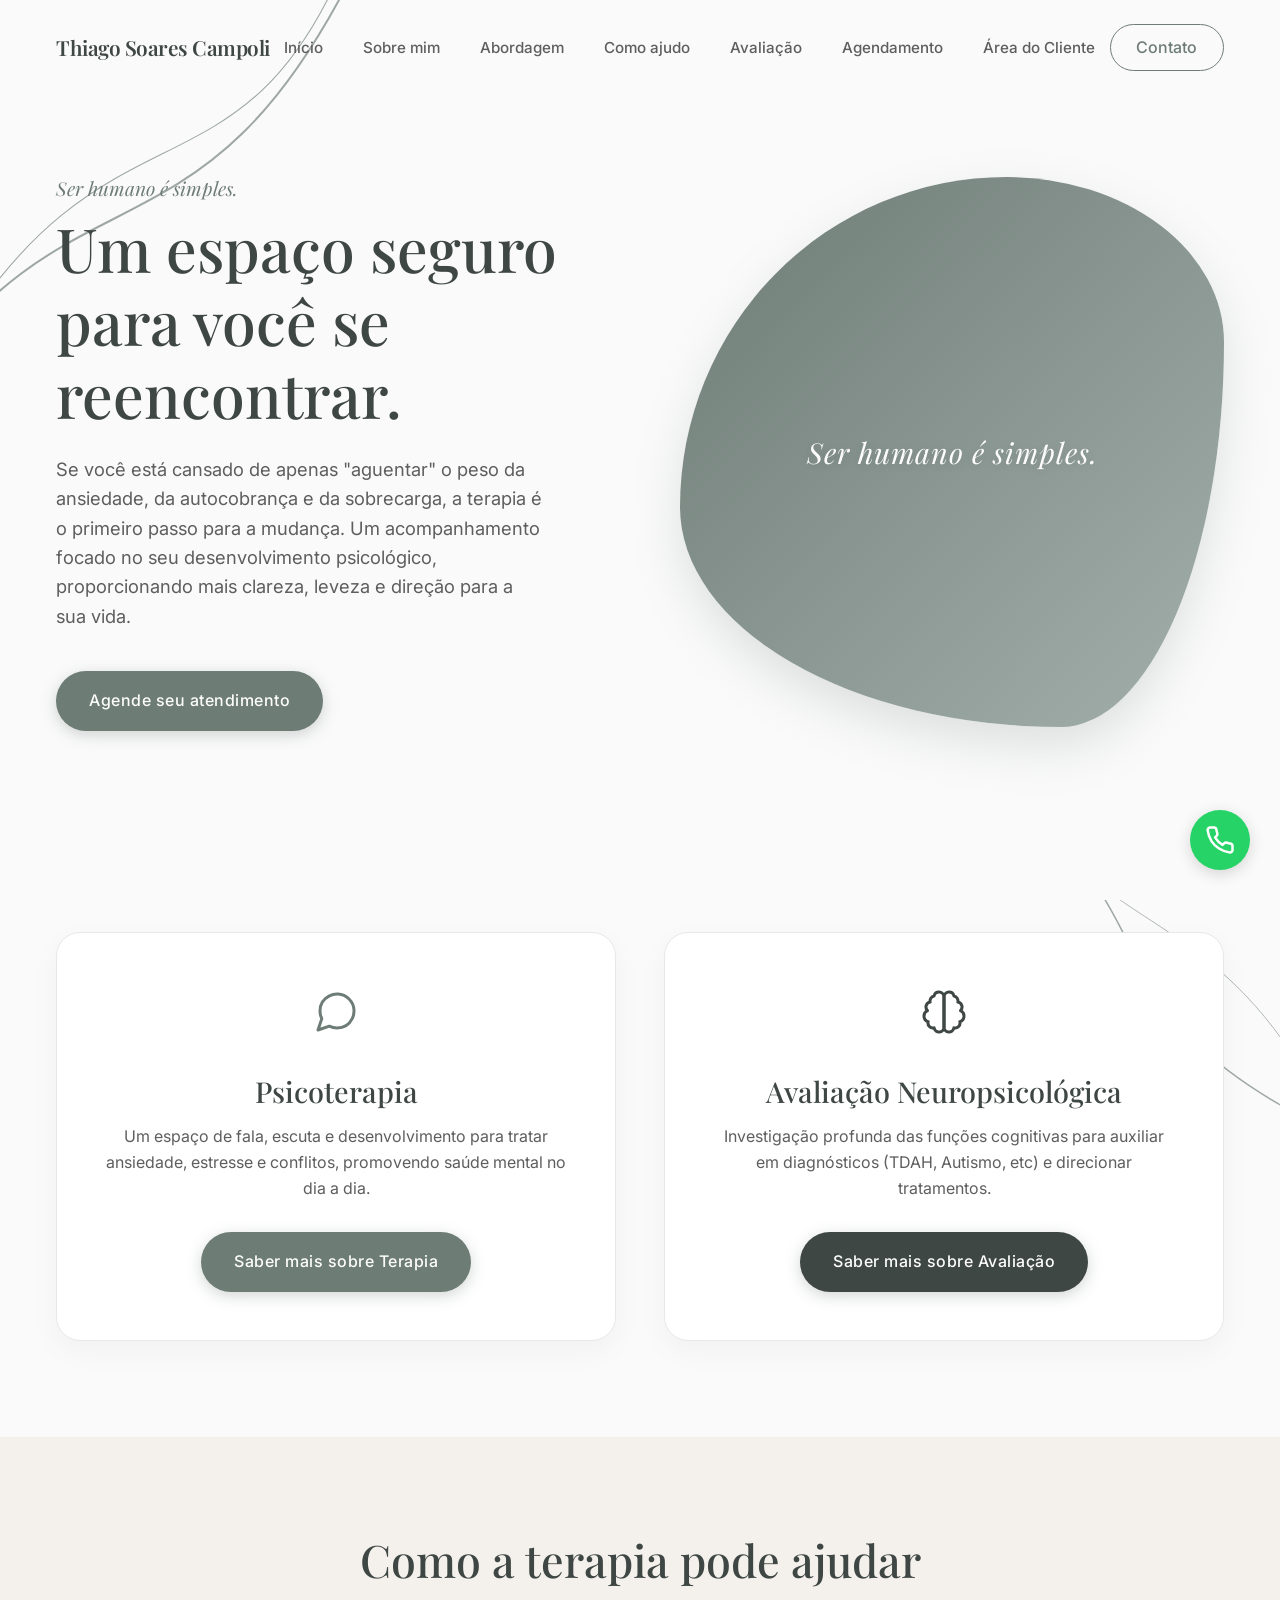
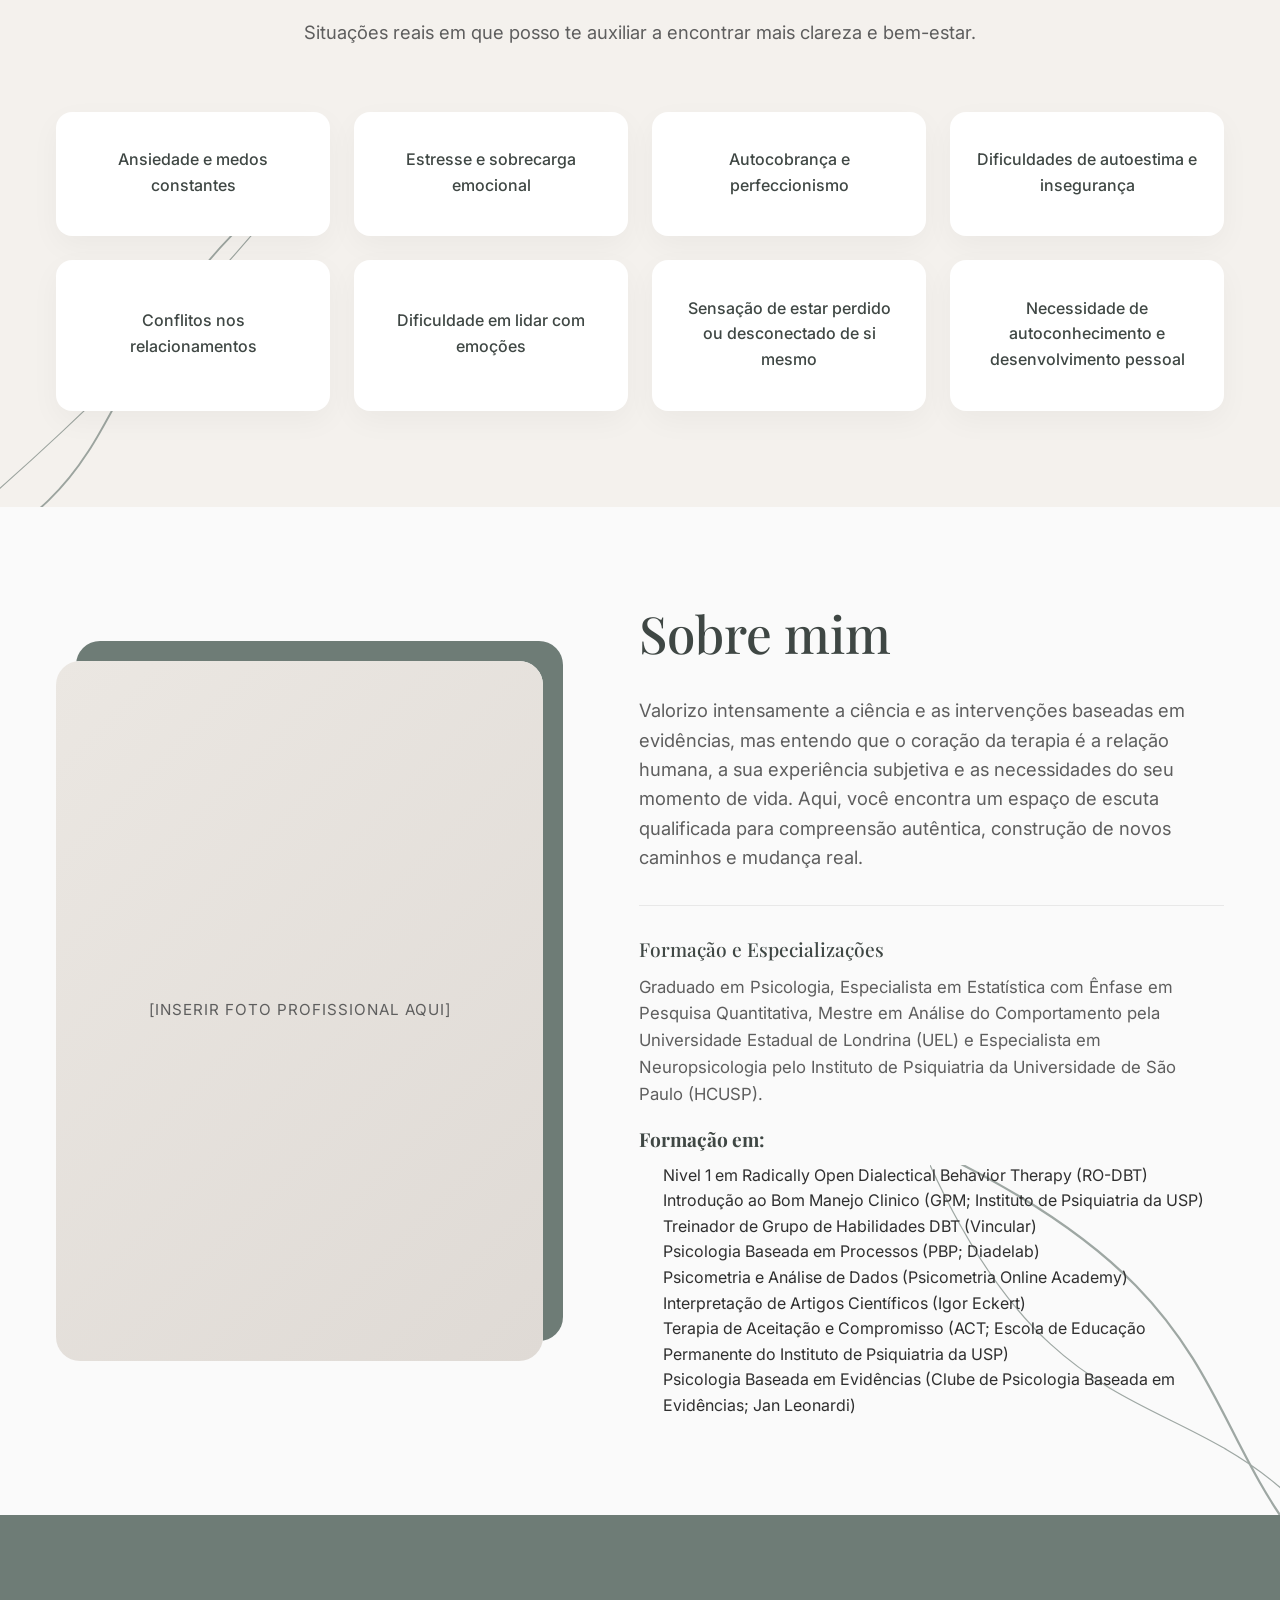
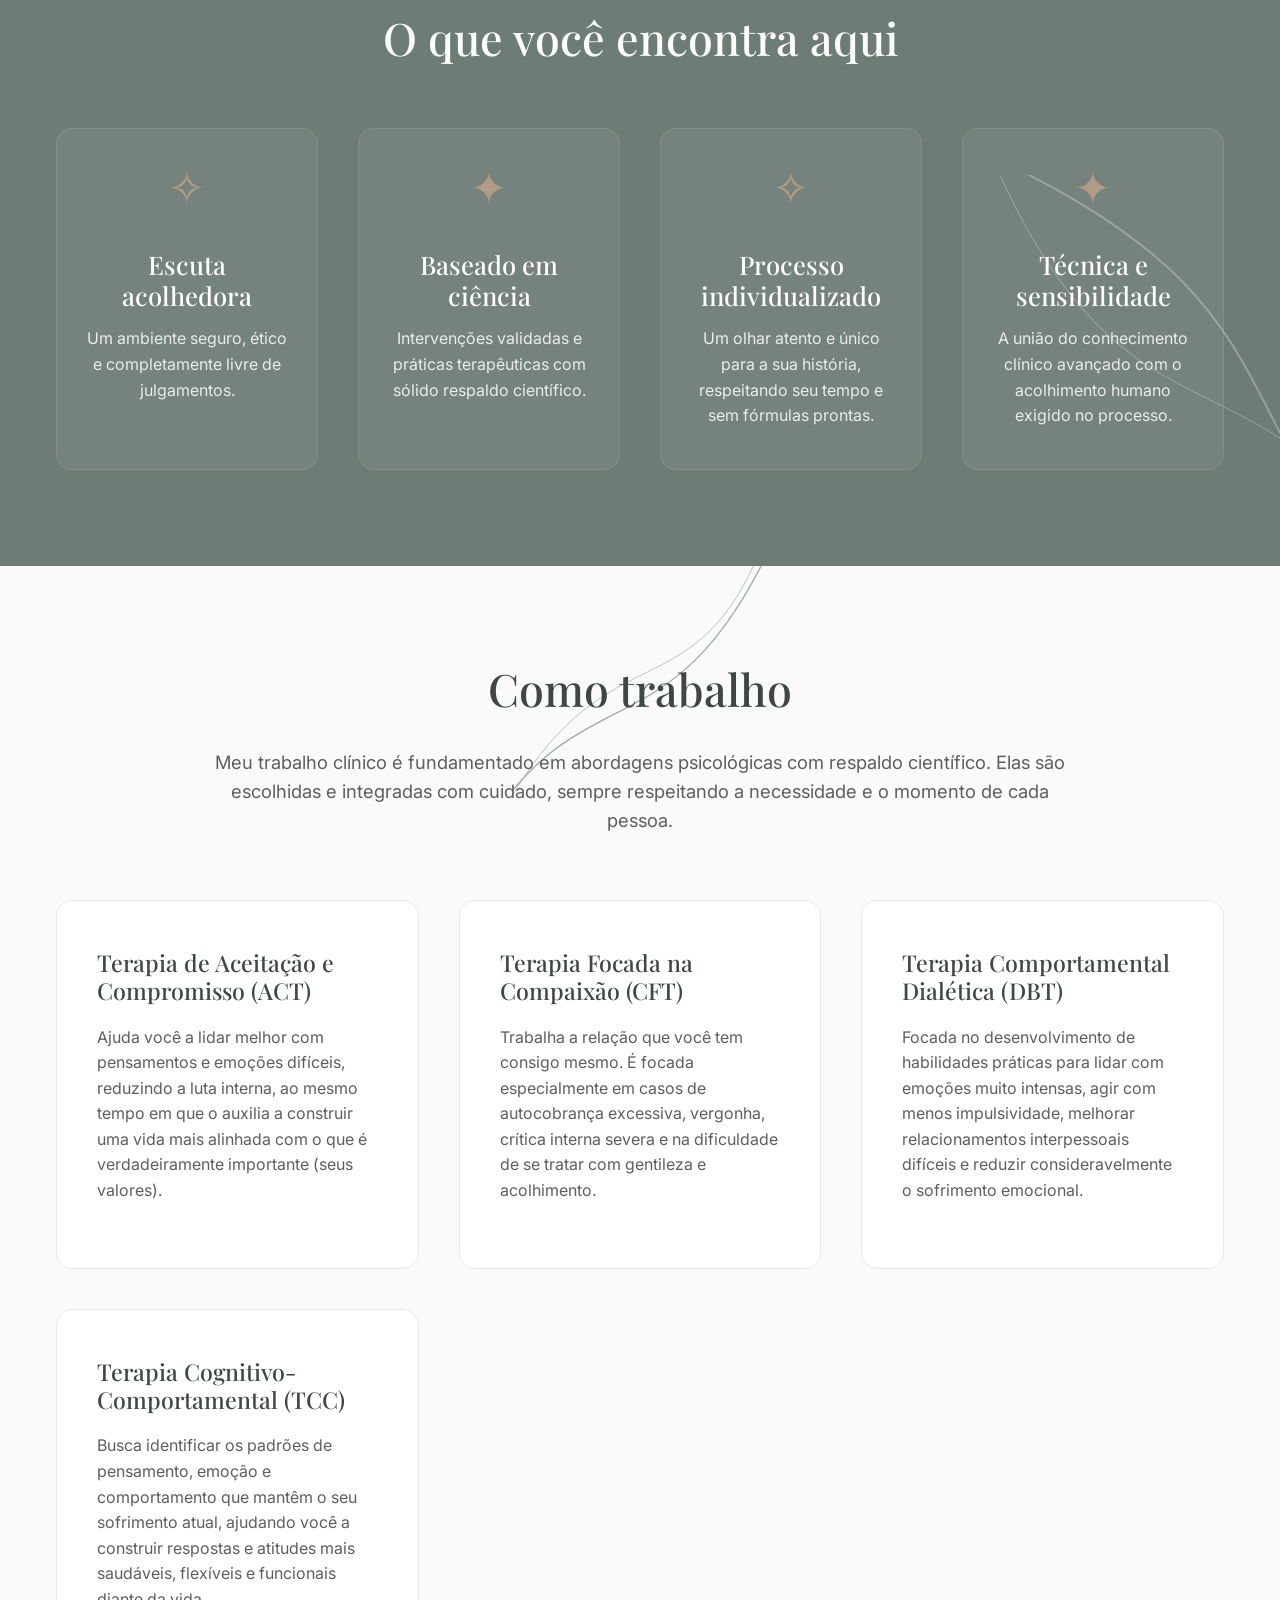
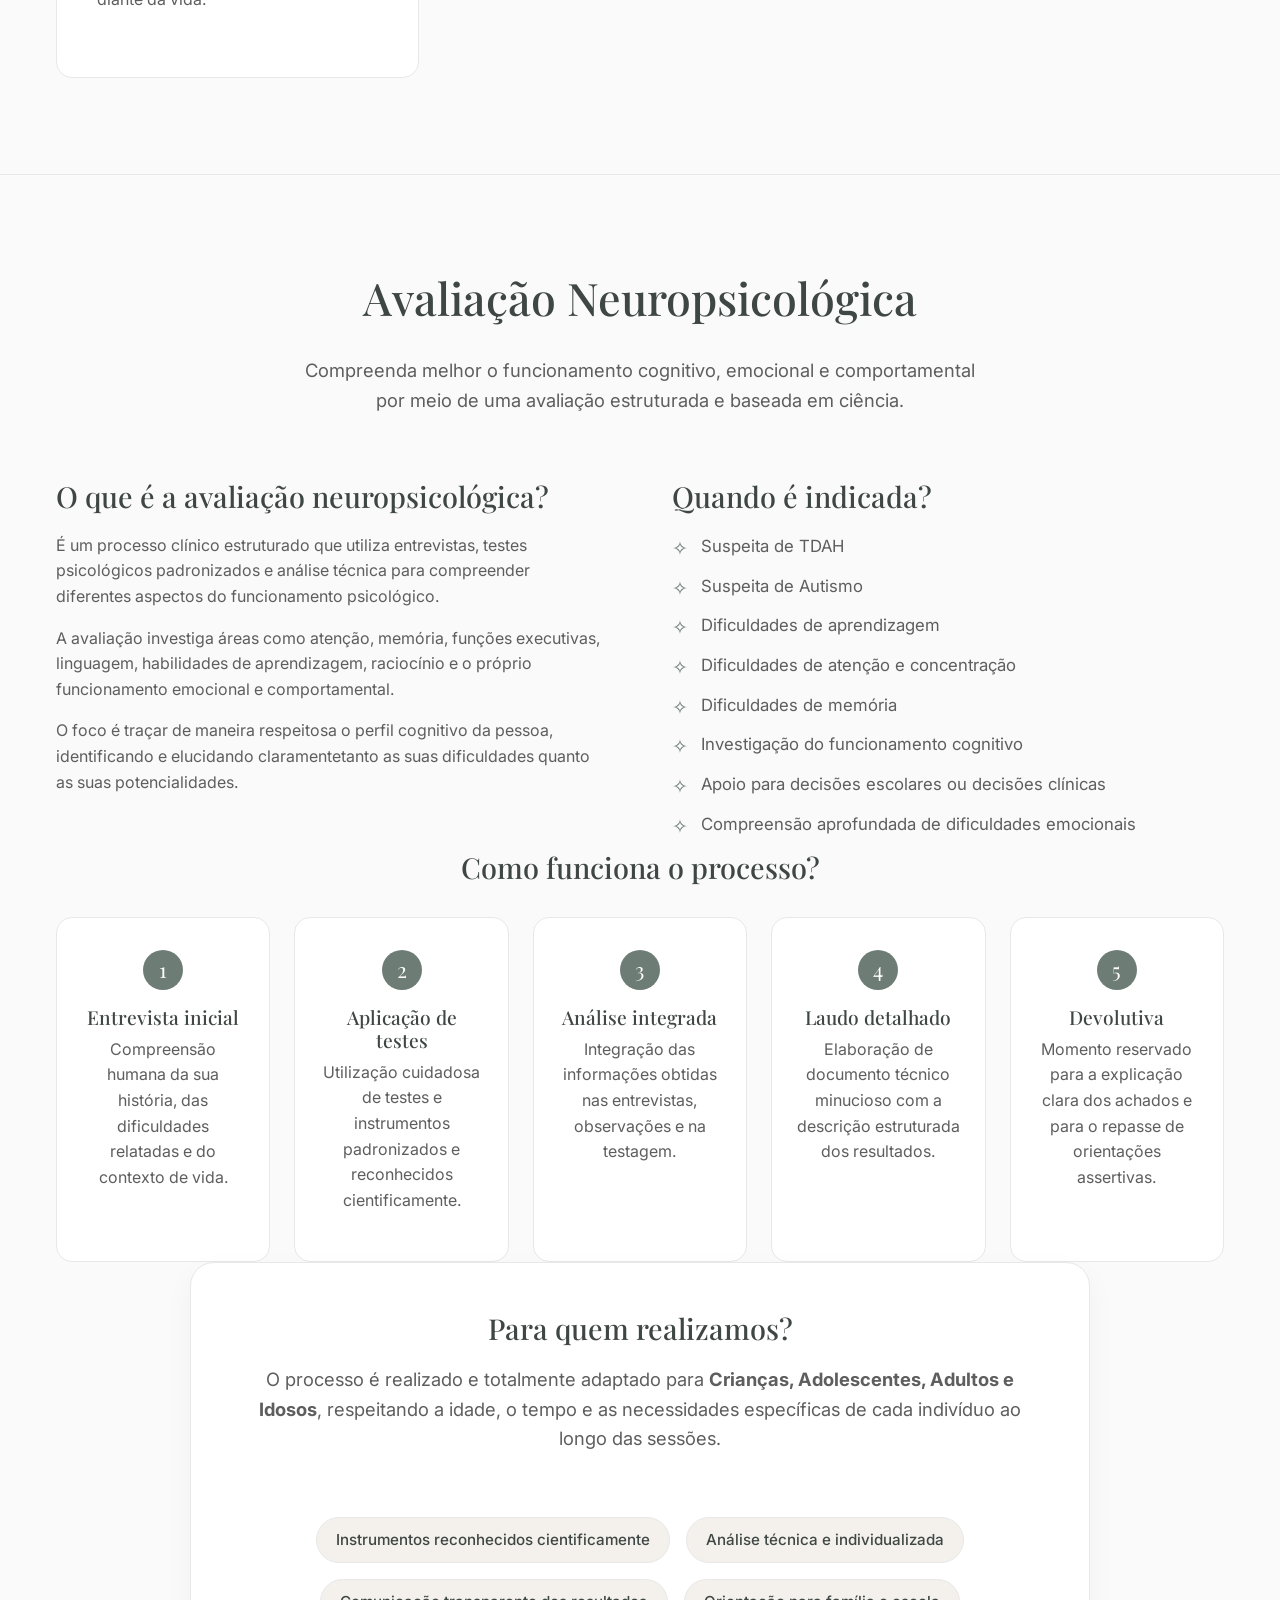
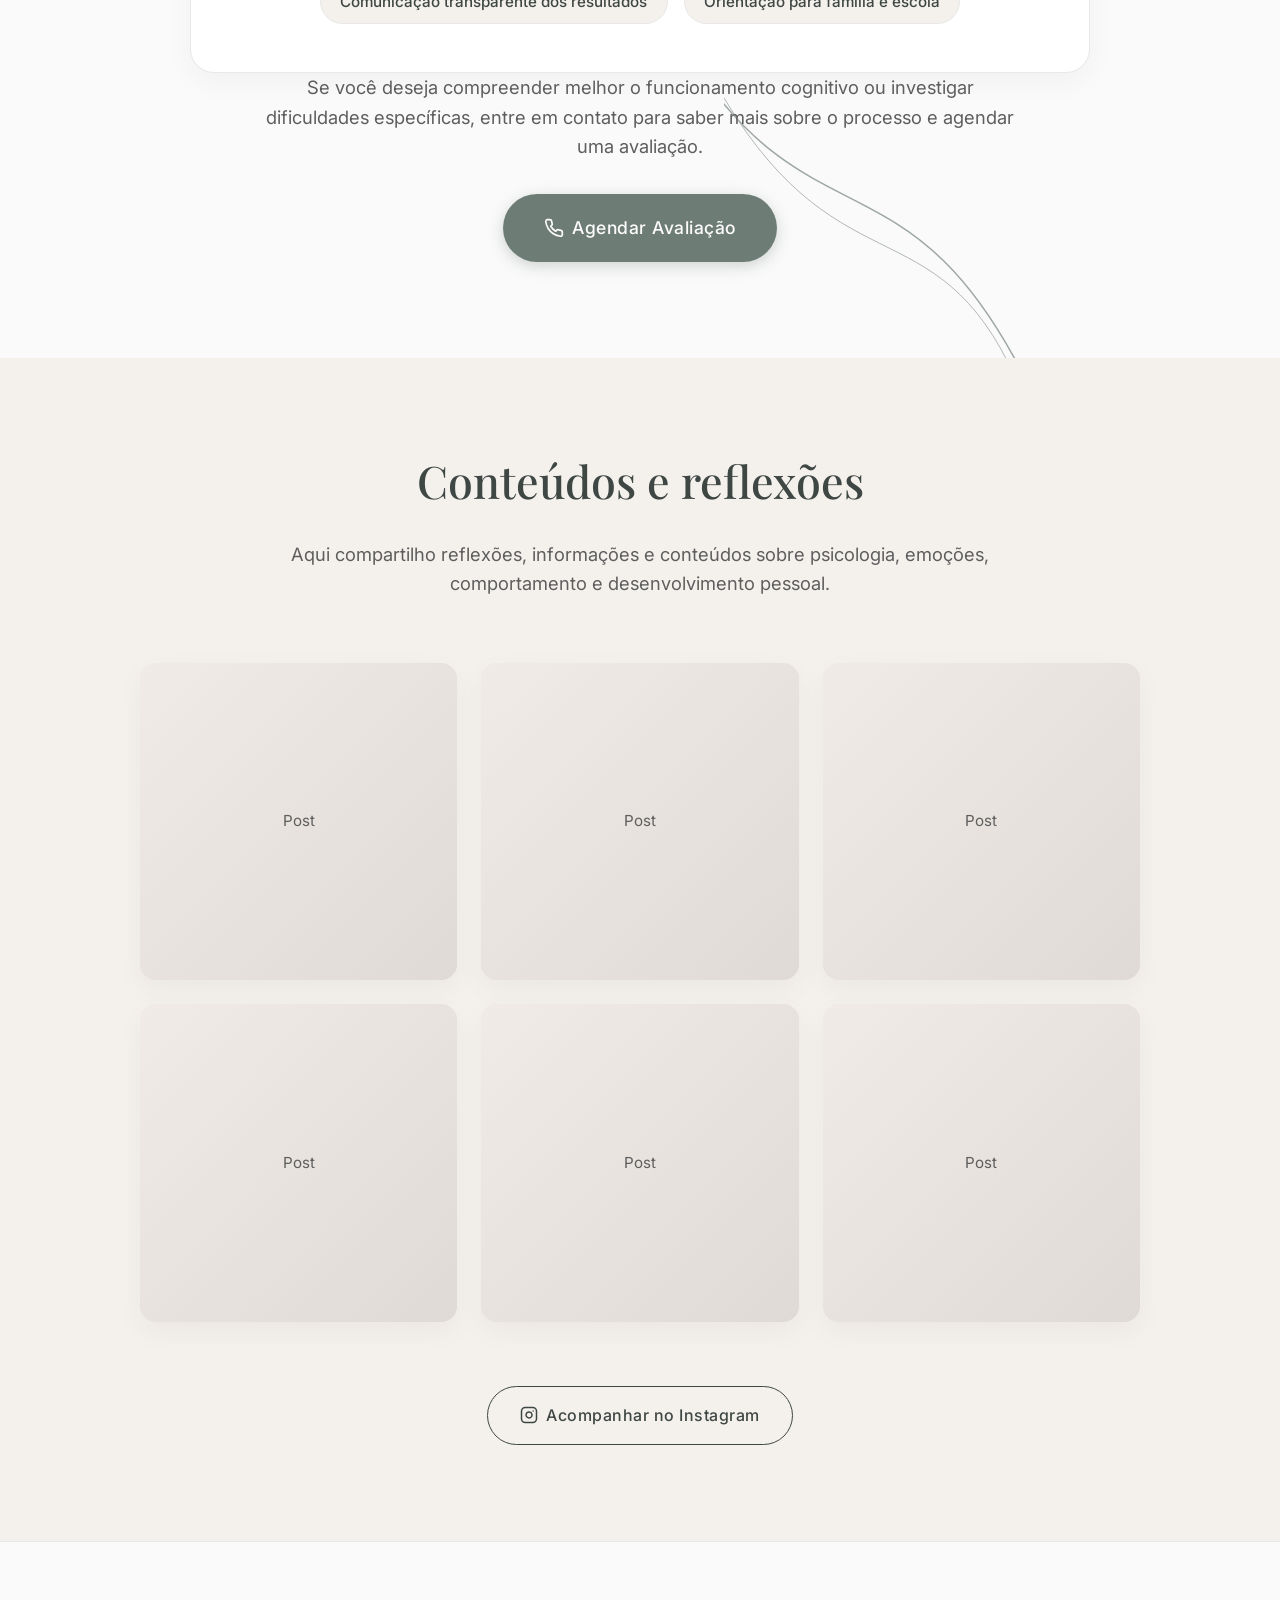
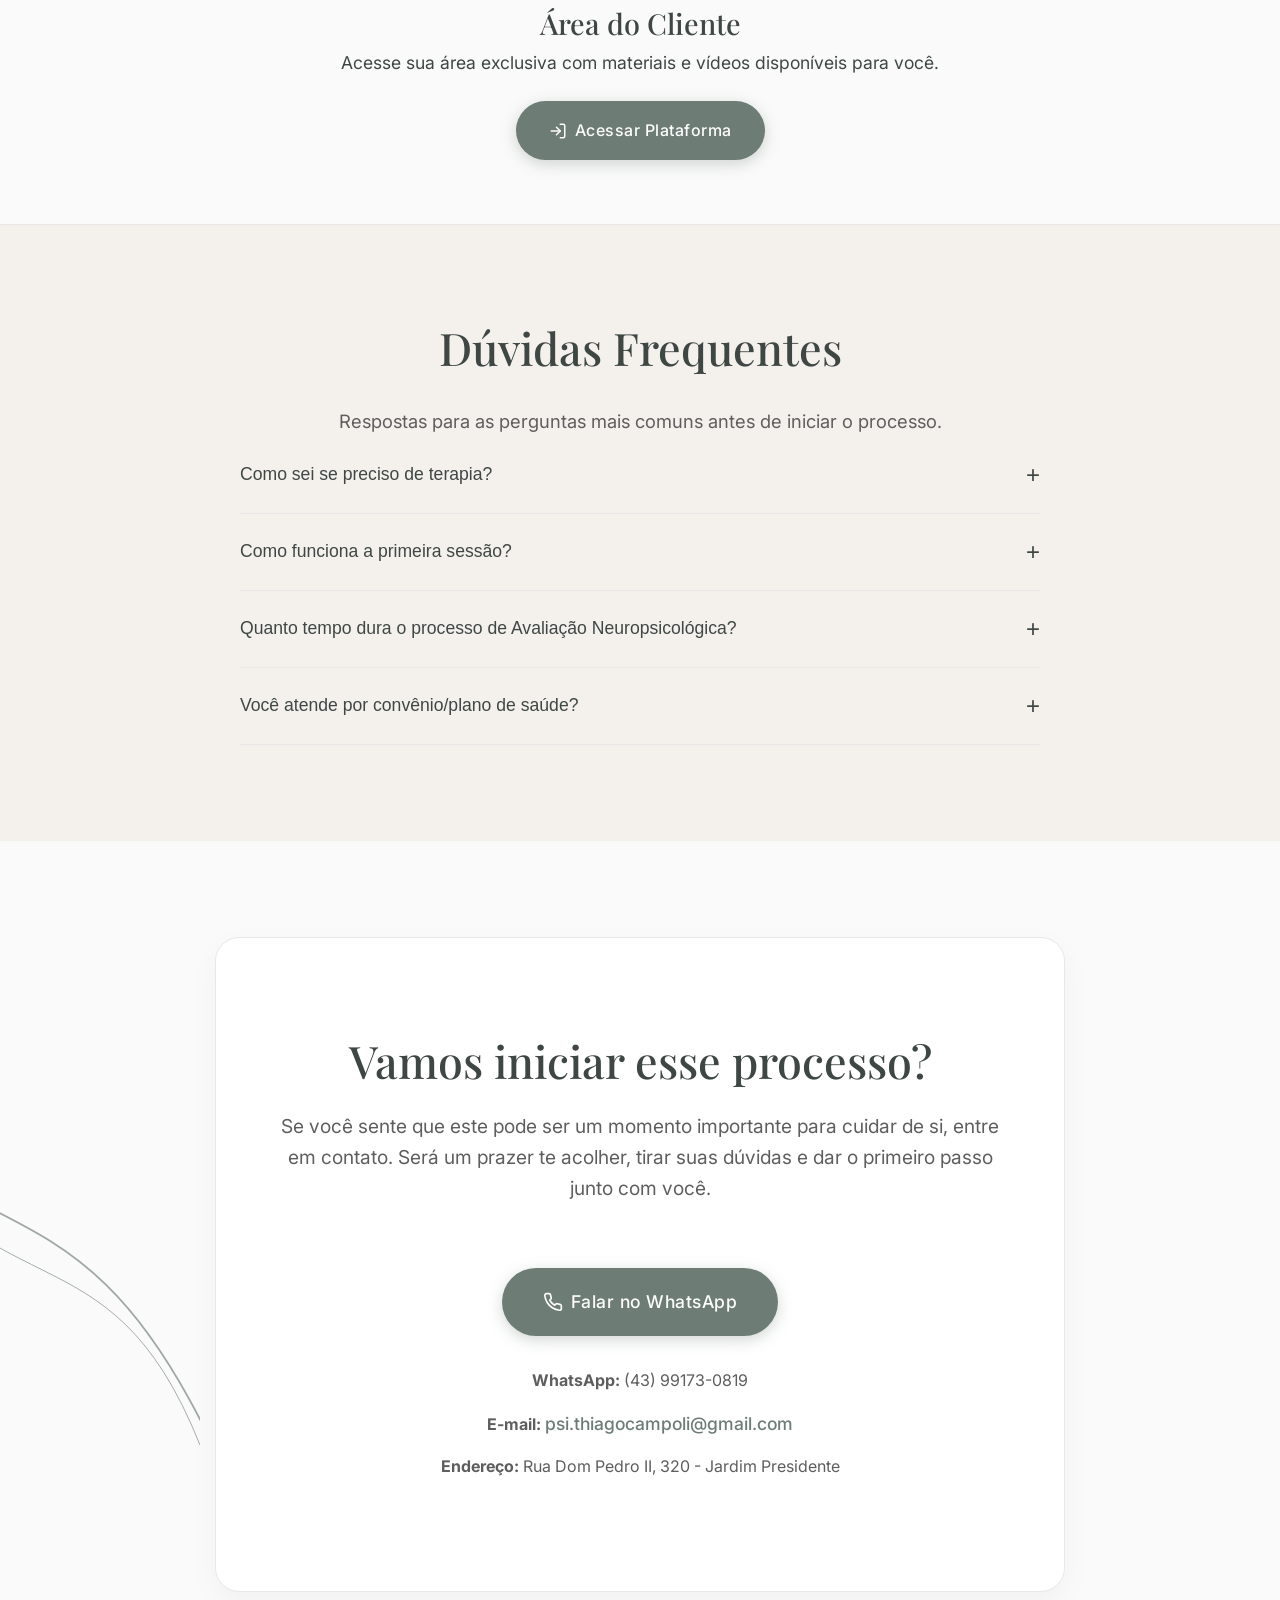
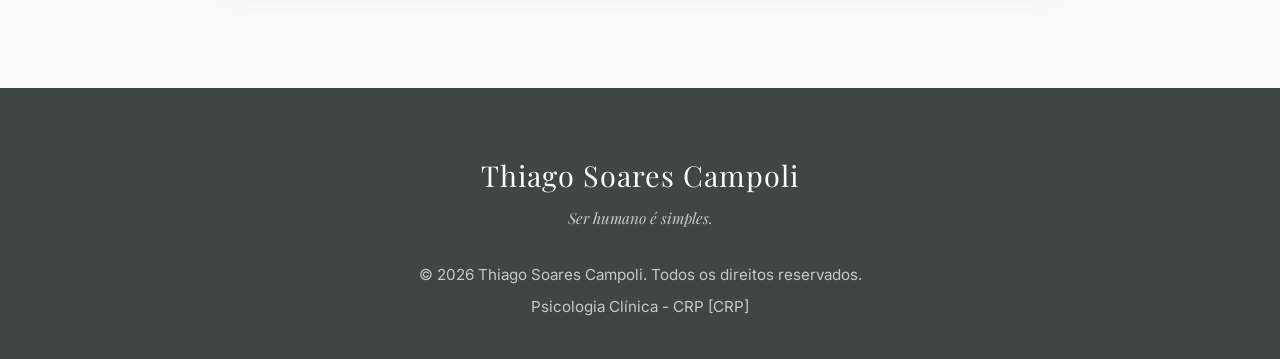
==== index.html @ 0332d4b0 "Add files via upload" ====
<!DOCTYPE html>
<html lang="pt-BR">
<head>
    <meta charset="UTF-8">
    <meta name="viewport" content="width=device-width, initial-scale=1.0">
    <title>Thiago Soares Campoli | Psicologia Clínica</title>
    <meta name="description" content="Atendimento psicológico clínico. Um espaço seguro focado no acolhimento, autoconhecimento e desenvolvimento emocional.">
    <!-- Fonts -->
    <link rel="preconnect" href="https://fonts.googleapis.com">
    <link rel="preconnect" href="https://fonts.gstatic.com" crossorigin>
    <link href="https://fonts.googleapis.com/css2?family=Inter:wght@300;400;500;600&family=Playfair+Display:ital,wght@0,400;0,500;0,600;1,400&display=swap" rel="stylesheet">
    <link rel="stylesheet" href="styles.css">
</head>
<body>
    <!-- Header -->
    <header class="navbar">
        <div class="container navbar-content">
            <a href="#inicio" class="logo">Thiago Soares Campoli</a>
            <nav>
                <ul class="nav-links">
                    <li><a href="#inicio">Início</a></li>
                    <li><a href="#sobre">Sobre mim</a></li>
                    <li><a href="#abordagem">Abordagem</a></li>
                    <li><a href="#ajuda">Como ajudo</a></li>
                    <li><a href="#avaliacao">Avaliação</a></li>
                    <li><a href="agendamento.html" class="nav-highlight">Agendamento</a></li>
                    <li><a href="login.html" class="nav-highlight">Área do Cliente</a></li>
                </ul>
            </nav>
            <a href="#contato" class="btn-nav">Contato</a>
            <!-- Mobile Menu Toggle -->
            <button class="mobile-menu-btn" aria-label="Abrir menu">
                <span></span>
                <span></span>
                <span></span>
            </button>
        </div>
    </header>

    <!-- Mobile Nav -->
    <div class="mobile-nav">
        <ul class="mobile-nav-links">
            <li><a href="#inicio">Início</a></li>
            <li><a href="#sobre">Sobre mim</a></li>
            <li><a href="#abordagem">Abordagem</a></li>
            <li><a href="#ajuda">Como ajudo</a></li>
            <li><a href="#avaliacao">Avaliação</a></li>
            <li><a href="agendamento.html">Agendamento</a></li>
            <li><a href="login.html" style="color: var(--color-bg-primary);">Área do Cliente</a></li>
            <li><a href="#contato">Contato</a></li>
        </ul>
    </div>

    <main>
        <!-- 1. Hero Section -->
        <section id="inicio" class="hero">
            <svg class="arabesque arabesque-1" viewBox="0 0 300 300" xmlns="http://www.w3.org/2000/svg">
                <path fill="none" stroke="currentColor" stroke-width="1.5" d="M -20 320 C 100 150, 200 250, 320 -20" />
                <path fill="none" stroke="currentColor" stroke-width="0.8" d="M 0 300 C 120 100, 220 200, 300 0" />
            </svg>
            <div class="container hero-container">
                <div class="hero-text fade-in-up">
                    <span class="slogan-text">Ser humano é simples.</span>
                    <h1>Um espaço seguro para você se reencontrar.</h1>
                    <p>Se você está cansado de apenas "aguentar" o peso da ansiedade, da autocobrança e da sobrecarga, a terapia é o primeiro passo para a mudança. Um acompanhamento focado no seu desenvolvimento psicológico, proporcionando mais clareza, leveza e direção para a sua vida.</p>
                    <a href="#contato" class="btn-primary">Agende seu atendimento</a>
                </div>
                <div class="hero-image fade-in-up delay-1">
                    <div class="image-placeholder image-hero morph-shape">
                        <span class="morph-text">Ser humano é simples.</span>
                    </div>
                </div>
            </div>
        </section>

        <!-- 1.5 Serviços (Funil) -->
        <section id="servicos" class="services bg-main text-center" style="padding-top: 0;">
            <svg class="arabesque arabesque-4" viewBox="0 0 300 300" xmlns="http://www.w3.org/2000/svg"><path fill="none" stroke="currentColor" stroke-width="1.5" d="M -20 -20 C 150 100, 50 200, 320 320" /><path fill="none" stroke="currentColor" stroke-width="0.8" d="M 0 0 C 100 120, 200 100, 300 300" /></svg>
            <div class="container fade-in-up">
                <div class="services-grid mt-md">
                    <div class="service-card funnel-card">
                        <div class="funnel-icon" style="color: var(--color-bg-primary);">
                            <svg xmlns="http://www.w3.org/2000/svg" width="48" height="48" viewBox="0 0 24 24" fill="none" stroke="currentColor" stroke-width="1.5" stroke-linecap="round" stroke-linejoin="round"><path d="M21 11.5a8.38 8.38 0 0 1-.9 3.8 8.5 8.5 0 0 1-7.6 4.7 8.38 8.38 0 0 1-3.8-.9L3 21l1.9-5.7a8.38 8.38 0 0 1-.9-3.8 8.5 8.5 0 0 1 4.7-7.6 8.38 8.38 0 0 1 3.8-.9h.5a8.48 8.48 0 0 1 8 8v.5z"></path></svg>
                        </div>
                        <h3>Psicoterapia</h3>
                        <p>Um espaço de fala, escuta e desenvolvimento para tratar ansiedade, estresse e conflitos, promovendo saúde mental no dia a dia.</p>
                        <a href="#abordagem" class="btn-primary" style="margin-top: 15px;">Saber mais sobre Terapia</a>
                    </div>
                    <div class="service-card funnel-card">
                        <div class="funnel-icon" style="color: var(--color-bg-dark);">
                            <svg xmlns="http://www.w3.org/2000/svg" width="48" height="48" viewBox="0 0 24 24" fill="none" stroke="currentColor" stroke-width="1.5" stroke-linecap="round" stroke-linejoin="round"><path d="M9.5 2A2.5 2.5 0 0 1 12 4.5v15a2.5 2.5 0 0 1-4.96.44 2.5 2.5 0 0 1-2.96-3.08 3 3 0 0 1-.34-5.58 2.5 2.5 0 0 1 1.32-4.24 2.5 2.5 0 0 1 1.98-3A2.5 2.5 0 0 1 9.5 2Z"></path><path d="M14.5 2A2.5 2.5 0 0 0 12 4.5v15a2.5 2.5 0 0 0 4.96.44 2.5 2.5 0 0 0 2.96-3.08 3 3 0 0 0 .34-5.58 2.5 2.5 0 0 0-1.32-4.24 2.5 2.5 0 0 0-1.98-3A2.5 2.5 0 0 0 14.5 2Z"></path></svg>
                        </div>
                        <h3>Avaliação Neuropsicológica</h3>
                        <p>Investigação profunda das funções cognitivas para auxiliar em diagnósticos (TDAH, Autismo, etc) e direcionar tratamentos.</p>
                        <a href="#avaliacao" class="btn-primary" style="margin-top: 15px; background-color: var(--color-bg-dark);">Saber mais sobre Avaliação</a>
                    </div>
                </div>
            </div>
        </section>

        <!-- 4. Para quem é o atendimento -->
        <section id="ajuda" class="situations bg-soft">
            <svg class="arabesque arabesque-5" viewBox="0 0 300 300" xmlns="http://www.w3.org/2000/svg"><path fill="none" stroke="currentColor" stroke-width="1.5" d="M 320 -20 C 100 150, 200 250, -20 320" /><path fill="none" stroke="currentColor" stroke-width="0.8" d="M 300 0 C 220 100, 120 200, 0 300" /></svg>
            <div class="container text-center fade-in-up">
                <h2 class="section-title">Como a terapia pode ajudar</h2>
                <p class="section-subtitle">Situações reais em que posso te auxiliar a encontrar mais clareza e bem-estar.</p>
                
                <div class="situations-grid mt-lg">
                    <div class="situation-item fade-in-up delay-1">
                        Ansiedade e medos constantes
                    </div>
                    <div class="situation-item fade-in-up delay-1">
                        Estresse e sobrecarga emocional
                    </div>
                    <div class="situation-item fade-in-up delay-2">
                        Autocobrança e perfeccionismo
                    </div>
                    <div class="situation-item fade-in-up delay-2">
                        Dificuldades de autoestima e insegurança
                    </div>
                    <div class="situation-item fade-in-up delay-3">
                        Conflitos nos relacionamentos
                    </div>
                    <div class="situation-item fade-in-up delay-3">
                        Dificuldade em lidar com emoções
                    </div>
                    <div class="situation-item fade-in-up delay-4">
                        Sensação de estar perdido ou desconectado de si mesmo
                    </div>
                    <div class="situation-item fade-in-up delay-4">
                        Necessidade de autoconhecimento e desenvolvimento pessoal
                    </div>
                </div>
            </div>
        </section>

        <!-- 2. Sobre Mim -->
        <section id="sobre" class="about">
            <svg class="arabesque arabesque-2" viewBox="0 0 300 300" xmlns="http://www.w3.org/2000/svg">
                <path fill="none" stroke="currentColor" stroke-width="1.5" d="M 320 320 C 150 200, 250 100, -20 -20" />
                <path fill="none" stroke="currentColor" stroke-width="0.8" d="M 300 300 C 200 120, 100 220, 0 0" />
            </svg>
            <div class="container about-container">
                <div class="about-image fade-in-up">
                    <div class="image-wrapper">
                        <div class="image-placeholder image-about">
                            <span>[INSERIR FOTO PROFISSIONAL AQUI]</span>
                        </div>
                    </div>
                </div>
                <div class="about-text fade-in-up delay-1">
                    <h2 class="section-title">Sobre mim</h2>
                    <p>Valorizo intensamente a ciência e as intervenções baseadas em evidências, mas entendo que o coração da terapia é a relação humana, a sua experiência subjetiva e as necessidades do seu momento de vida. Aqui, você encontra um espaço de escuta qualificada para compreensão autêntica, construção de novos caminhos e mudança real.</p>
                    
                    <div class="about-credentials mt-md">
                        <div class="credential-item">
                            <h3 style="font-size: 1.2rem; margin-bottom: 0.8rem; color: var(--color-bg-dark);">Formação e Especializações</h3>
                            <p style="margin-bottom: 1rem; line-height: 1.6;">Graduado em Psicologia, Especialista em Estatística com Ênfase em Pesquisa Quantitativa, Mestre em Análise do Comportamento pela Universidade Estadual de Londrina (UEL) e Especialista em Neuropsicologia pelo Instituto de Psiquiatria da Universidade de São Paulo (HCUSP).</p>
                            
                            <strong style="display: block; margin-bottom: 0.5rem;">Formação em:</strong>
                            <ul style="margin-left: 1.5rem; line-height: 1.6; color: var(--color-text-body);">
                                <li>Nivel 1 em Radically Open Dialectical Behavior Therapy (RO-DBT)</li>
                                <li>Introdução ao Bom Manejo Clinico (GPM; Instituto de Psiquiatria da USP)</li>
                                <li>Treinador de Grupo de Habilidades DBT (Vincular)</li>
                                <li>Psicologia Baseada em Processos (PBP; Diadelab)</li>
                                <li>Psicometria e Análise de Dados (Psicometria Online Academy)</li>
                                <li>Interpretação de Artigos Científicos (Igor Eckert)</li>
                                <li>Terapia de Aceitação e Compromisso (ACT; Escola de Educação Permanente do Instituto de Psiquiatria da USP)</li>
                                <li>Psicologia Baseada em Evidências (Clube de Psicologia Baseada em Evidências; Jan Leonardi)</li>
                            </ul>
                        </div>
                    </div>
                </div>
            </div>
        </section>

        <!-- 5. Diferenciais -->
        <section class="differentials bg-primary text-inverse">
            <svg class="arabesque arabesque-6" viewBox="0 0 300 300" xmlns="http://www.w3.org/2000/svg"><path fill="none" stroke="currentColor" stroke-width="1.5" d="M 320 320 C 150 200, 250 100, -20 -20" /><path fill="none" stroke="currentColor" stroke-width="0.8" d="M 300 300 C 200 120, 100 220, 0 0" /></svg>
            <div class="container text-center fade-in-up">
                <h2 class="section-title">O que você encontra aqui</h2>
                <div class="diff-grid mt-lg">
                    <div class="diff-item fade-in-up delay-1">
                        <div class="icon">✧</div>
                        <h4>Escuta acolhedora</h4>
                        <p>Um ambiente seguro, ético e completamente livre de julgamentos.</p>
                    </div>
                    <div class="diff-item fade-in-up delay-2">
                        <div class="icon">✦</div>
                        <h4>Baseado em ciência</h4>
                        <p>Intervenções validadas e práticas terapêuticas com sólido respaldo científico.</p>
                    </div>
                    <div class="diff-item fade-in-up delay-3">
                        <div class="icon">✧</div>
                        <h4>Processo individualizado</h4>
                        <p>Um olhar atento e único para a sua história, respeitando seu tempo e sem fórmulas prontas.</p>
                    </div>
                    <div class="diff-item fade-in-up delay-4">
                        <div class="icon">✦</div>
                        <h4>Técnica e sensibilidade</h4>
                        <p>A união do conhecimento clínico avançado com o acolhimento humano exigido no processo.</p>
                    </div>
                </div>
            </div>
        </section>

        <!-- 3. Abordagem terapêutica -->
        <section id="abordagem" class="approach">
            <svg class="arabesque arabesque-7" viewBox="0 0 300 300" xmlns="http://www.w3.org/2000/svg"><path fill="none" stroke="currentColor" stroke-width="1.5" d="M -20 320 C 100 150, 200 250, 320 -20" /><path fill="none" stroke="currentColor" stroke-width="0.8" d="M 0 300 C 120 100, 220 200, 300 0" /></svg>
            <div class="container fade-in-up">
                <div class="approach-header text-center">
                    <h2 class="section-title">Como trabalho</h2>
                    <p class="section-subtitle approach-intro">Meu trabalho clínico é fundamentado em abordagens psicológicas com respaldo científico. Elas são escolhidas e integradas com cuidado, sempre respeitando a necessidade e o momento de cada pessoa.</p>
                </div>

                <div class="approach-cards mt-lg">
                    <div class="card fade-in-up delay-1">
                        <h3>Terapia de Aceitação e Compromisso (ACT)</h3>
                        <p>Ajuda você a lidar melhor com pensamentos e emoções difíceis, reduzindo a luta interna, ao mesmo tempo em que o auxilia a construir uma vida mais alinhada com o que é verdadeiramente importante (seus valores).</p>
                    </div>
                    <div class="card fade-in-up delay-2">
                        <h3>Terapia Focada na Compaixão (CFT)</h3>
                        <p>Trabalha a relação que você tem consigo mesmo. É focada especialmente em casos de autocobrança excessiva, vergonha, crítica interna severa e na dificuldade de se tratar com gentileza e acolhimento.</p>
                    </div>
                    <div class="card fade-in-up delay-3">
                        <h3>Terapia Comportamental Dialética (DBT)</h3>
                        <p>Focada no desenvolvimento de habilidades práticas para lidar com emoções muito intensas, agir com menos impulsividade, melhorar relacionamentos interpessoais difíceis e reduzir consideravelmente o sofrimento emocional.</p>
                    </div>
                    <div class="card fade-in-up delay-4">
                        <h3>Terapia Cognitivo-Comportamental (TCC)</h3>
                        <p>Busca identificar os padrões de pensamento, emoção e comportamento que mantêm o seu sofrimento atual, ajudando você a construir respostas e atitudes mais saudáveis, flexíveis e funcionais diante da vida.</p>
                    </div>
                </div>
            </div>
        </section>

        <!-- 6. Avaliação Neuropsicológica -->
        <section id="avaliacao" class="avaliacao text-center">
            <svg class="arabesque arabesque-8" viewBox="0 0 300 300" xmlns="http://www.w3.org/2000/svg"><path fill="none" stroke="currentColor" stroke-width="1.5" d="M -20 -20 C 100 150, 200 50, 320 320" /><path fill="none" stroke="currentColor" stroke-width="0.8" d="M 0 0 C 120 200, 220 100, 300 300" /></svg>
            <div class="container fade-in-up">
                <h2 class="section-title">Avaliação Neuropsicológica</h2>
                <p class="section-subtitle">Compreenda melhor o funcionamento cognitivo, emocional e comportamental por meio de uma avaliação estruturada e baseada em ciência.</p>
                
                <div class="aval-content mt-lg">
                    <div class="aval-intro text-left fade-in-up delay-1">
                        <h3>O que é a avaliação neuropsicológica?</h3>
                        <p>É um processo clínico estruturado que utiliza entrevistas, testes psicológicos padronizados e análise técnica para compreender diferentes aspectos do funcionamento psicológico.</p>
                        <p>A avaliação investiga áreas como atenção, memória, funções executivas, linguagem, habilidades de aprendizagem, raciocínio e o próprio funcionamento emocional e comportamental.</p>
                        <p>O foco é traçar de maneira respeitosa o perfil cognitivo da pessoa, identificando e elucidando claramentetanto as suas dificuldades quanto as suas potencialidades.</p>
                    </div>

                    <div class="aval-indications text-left fade-in-up delay-2">
                        <h3>Quando é indicada?</h3>
                        <ul class="aval-list">
                            <li>Suspeita de TDAH</li>
                            <li>Suspeita de Autismo</li>
                            <li>Dificuldades de aprendizagem</li>
                            <li>Dificuldades de atenção e concentração</li>
                            <li>Dificuldades de memória</li>
                            <li>Investigação do funcionamento cognitivo</li>
                            <li>Apoio para decisões escolares ou decisões clínicas</li>
                            <li>Compreensão aprofundada de dificuldades emocionais</li>
                        </ul>
                    </div>
                </div>

                <div class="aval-process mt-xl fade-in-up delay-3">
                    <h3>Como funciona o processo?</h3>
                    <div class="process-steps mt-md">
                        <div class="step-card">
                            <span class="step-num">1</span>
                            <h4>Entrevista inicial</h4>
                            <p>Compreensão humana da sua história, das dificuldades relatadas e do contexto de vida.</p>
                        </div>
                        <div class="step-card">
                            <span class="step-num">2</span>
                            <h4>Aplicação de testes</h4>
                            <p>Utilização cuidadosa de testes e instrumentos padronizados e reconhecidos cientificamente.</p>
                        </div>
                        <div class="step-card">
                            <span class="step-num">3</span>
                            <h4>Análise integrada</h4>
                            <p>Integração das informações obtidas nas entrevistas, observações e na testagem.</p>
                        </div>
                        <div class="step-card">
                            <span class="step-num">4</span>
                            <h4>Laudo detalhado</h4>
                            <p>Elaboração de documento técnico minucioso com a descrição estruturada dos resultados.</p>
                        </div>
                        <div class="step-card">
                            <span class="step-num">5</span>
                            <h4>Devolutiva</h4>
                            <p>Momento reservado para a explicação clara dos achados e para o repasse de orientações assertivas.</p>
                        </div>
                    </div>
                </div>

                <div class="aval-target mt-xl fade-in-up delay-4">
                    <h3>Para quem realizamos?</h3>
                    <p>O processo é realizado e totalmente adaptado para <strong>Crianças, Adolescentes, Adultos e Idosos</strong>, respeitando a idade, o tempo e as necessidades específicas de cada indivíduo ao longo das sessões.</p>
                    
                    <div class="diff-tags mt-lg">
                        <span>Instrumentos reconhecidos cientificamente</span>
                        <span>Análise técnica e individualizada</span>
                        <span>Comunicação transparente dos resultados</span>
                        <span>Orientação para família e escola</span>
                    </div>
                </div>

                <div class="aval-cta mt-xl fade-in-up delay-5">
                    <p class="mb-md">Se você deseja compreender melhor o funcionamento cognitivo ou investigar dificuldades específicas, entre em contato para saber mais sobre o processo e agendar uma avaliação.</p>
                    <a href="https://wa.me/[INSERIR NÚMERO]" target="_blank" class="btn-primary btn-large">
                        <svg xmlns="http://www.w3.org/2000/svg" width="20" height="20" viewBox="0 0 24 24" fill="none" stroke="currentColor" stroke-width="2" stroke-linecap="round" stroke-linejoin="round" style="margin-right: 8px;"><path d="M22 16.92v3a2 2 0 0 1-2.18 2 19.79 19.79 0 0 1-8.63-3.07 19.5 19.5 0 0 1-6-6 19.79 19.79 0 0 1-3.07-8.67A2 2 0 0 1 4.11 2h3a2 2 0 0 1 2 1.72 12.84 12.84 0 0 0 .7 2.81 2 2 0 0 1-.45 2.11L8.09 9.91a16 16 0 0 0 6 6l1.27-1.27a2 2 0 0 1 2.11-.45 12.84 12.84 0 0 0 2.81.7A2 2 0 0 1 22 16.92z"></path></svg>
                        Agendar Avaliação
                    </a>
                </div>
            </div>
        </section>

        <!-- Instagram Section -->
        <section id="instagram" class="instagram text-center bg-soft">
            <div class="container fade-in-up">
                <h2 class="section-title">Conteúdos e reflexões</h2>
                <p class="section-subtitle">Aqui compartilho reflexões, informações e conteúdos sobre psicologia, emoções, comportamento e desenvolvimento pessoal.</p>
                
                <div class="ig-grid mt-lg fade-in-up delay-1">
                    <!-- Placeholder Posts (6 items) -->
                    <!-- In a real scenario, this could be replaced by an embed widget like SnapWidget or Elfsight -->
                    <a href="https://instagram.com/[INSERIR PERFIL DO INSTAGRAM]" target="_blank" class="ig-post">
                        <div class="ig-image-placeholder"><span>Post</span></div>
                        <div class="ig-overlay">
                            <svg xmlns="http://www.w3.org/2000/svg" width="24" height="24" viewBox="0 0 24 24" fill="none" stroke="currentColor" stroke-width="2" stroke-linecap="round" stroke-linejoin="round"><rect x="2" y="2" width="20" height="20" rx="5" ry="5"></rect><path d="M16 11.37A4 4 0 1 1 12.63 8 4 4 0 0 1 16 11.37z"></path><line x1="17.5" y1="6.5" x2="17.51" y2="6.5"></line></svg>
                        </div>
                    </a>
                    <a href="https://instagram.com/[INSERIR PERFIL DO INSTAGRAM]" target="_blank" class="ig-post">
                        <div class="ig-image-placeholder"><span>Post</span></div>
                        <div class="ig-overlay">
                            <svg xmlns="http://www.w3.org/2000/svg" width="24" height="24" viewBox="0 0 24 24" fill="none" stroke="currentColor" stroke-width="2" stroke-linecap="round" stroke-linejoin="round"><rect x="2" y="2" width="20" height="20" rx="5" ry="5"></rect><path d="M16 11.37A4 4 0 1 1 12.63 8 4 4 0 0 1 16 11.37z"></path><line x1="17.5" y1="6.5" x2="17.51" y2="6.5"></line></svg>
                        </div>
                    </a>
                    <a href="https://instagram.com/[INSERIR PERFIL DO INSTAGRAM]" target="_blank" class="ig-post">
                        <div class="ig-image-placeholder"><span>Post</span></div>
                        <div class="ig-overlay">
                            <svg xmlns="http://www.w3.org/2000/svg" width="24" height="24" viewBox="0 0 24 24" fill="none" stroke="currentColor" stroke-width="2" stroke-linecap="round" stroke-linejoin="round"><rect x="2" y="2" width="20" height="20" rx="5" ry="5"></rect><path d="M16 11.37A4 4 0 1 1 12.63 8 4 4 0 0 1 16 11.37z"></path><line x1="17.5" y1="6.5" x2="17.51" y2="6.5"></line></svg>
                        </div>
                    </a>
                    <a href="https://instagram.com/[INSERIR PERFIL DO INSTAGRAM]" target="_blank" class="ig-post">
                        <div class="ig-image-placeholder"><span>Post</span></div>
                        <div class="ig-overlay">
                            <svg xmlns="http://www.w3.org/2000/svg" width="24" height="24" viewBox="0 0 24 24" fill="none" stroke="currentColor" stroke-width="2" stroke-linecap="round" stroke-linejoin="round"><rect x="2" y="2" width="20" height="20" rx="5" ry="5"></rect><path d="M16 11.37A4 4 0 1 1 12.63 8 4 4 0 0 1 16 11.37z"></path><line x1="17.5" y1="6.5" x2="17.51" y2="6.5"></line></svg>
                        </div>
                    </a>
                    <a href="https://instagram.com/[INSERIR PERFIL DO INSTAGRAM]" target="_blank" class="ig-post">
                        <div class="ig-image-placeholder"><span>Post</span></div>
                        <div class="ig-overlay">
                            <svg xmlns="http://www.w3.org/2000/svg" width="24" height="24" viewBox="0 0 24 24" fill="none" stroke="currentColor" stroke-width="2" stroke-linecap="round" stroke-linejoin="round"><rect x="2" y="2" width="20" height="20" rx="5" ry="5"></rect><path d="M16 11.37A4 4 0 1 1 12.63 8 4 4 0 0 1 16 11.37z"></path><line x1="17.5" y1="6.5" x2="17.51" y2="6.5"></line></svg>
                        </div>
                    </a>
                    <a href="https://instagram.com/[INSERIR PERFIL DO INSTAGRAM]" target="_blank" class="ig-post">
                        <div class="ig-image-placeholder"><span>Post</span></div>
                        <div class="ig-overlay">
                            <svg xmlns="http://www.w3.org/2000/svg" width="24" height="24" viewBox="0 0 24 24" fill="none" stroke="currentColor" stroke-width="2" stroke-linecap="round" stroke-linejoin="round"><rect x="2" y="2" width="20" height="20" rx="5" ry="5"></rect><path d="M16 11.37A4 4 0 1 1 12.63 8 4 4 0 0 1 16 11.37z"></path><line x1="17.5" y1="6.5" x2="17.51" y2="6.5"></line></svg>
                        </div>
                    </a>
                </div>

                <div class="mt-lg fade-in-up delay-2">
                    <a href="https://instagram.com/[INSERIR PERFIL DO INSTAGRAM]" target="_blank" class="btn-primary" style="background-color: transparent; color: var(--color-bg-dark); border: 1px solid var(--color-bg-dark); box-shadow: none;">
                        <svg xmlns="http://www.w3.org/2000/svg" width="18" height="18" viewBox="0 0 24 24" fill="none" stroke="currentColor" stroke-width="2" stroke-linecap="round" stroke-linejoin="round" style="margin-right: 8px;"><rect x="2" y="2" width="20" height="20" rx="5" ry="5"></rect><path d="M16 11.37A4 4 0 1 1 12.63 8 4 4 0 0 1 16 11.37z"></path><line x1="17.5" y1="6.5" x2="17.51" y2="6.5"></line></svg>
                        Acompanhar no Instagram
                    </a>
                </div>
            </div>
        </section>

        <!-- 7. Banner Área do Cliente -->
        <section class="client-area-banner text-center" style="padding: 4rem 0; border-top: 1px solid var(--color-border); border-bottom: 1px solid var(--color-border);">
            <div class="container fade-in-up">
                <h2 class="section-title" style="margin-bottom: 0.5rem; font-size: 1.8rem;">Área do Cliente</h2>
                <p style="font-size: 1.1rem; color: var(--color-bg-dark); max-width: 600px; margin: 0 auto 1.5rem auto;">Acesse sua área exclusiva com materiais e vídeos disponíveis para você.</p>
                <a href="login.html" class="btn-primary">
                    <svg xmlns="http://www.w3.org/2000/svg" width="18" height="18" viewBox="0 0 24 24" fill="none" stroke="currentColor" stroke-width="2" stroke-linecap="round" stroke-linejoin="round" style="margin-right: 8px;"><path d="M15 3h4a2 2 0 0 1 2 2v14a2 2 0 0 1-2 2h-4"></path><polyline points="10 17 15 12 10 7"></polyline><line x1="15" y1="12" x2="3" y2="12"></line></svg>
                    Acessar Plataforma
                </a>
            </div>
        </section>

        <!-- FAQ -->
        <section id="faq" class="faq bg-soft">
            <div class="container fade-in-up">
                <h2 class="section-title text-center">Dúvidas Frequentes</h2>
                <p class="section-subtitle text-center">Respostas para as perguntas mais comuns antes de iniciar o processo.</p>
                
                <div class="faq-container mt-lg">
                    <div class="faq-item">
                        <button class="faq-question">Como sei se preciso de terapia? <span class="faq-icon">+</span></button>
                        <div class="faq-answer">
                            <p>Não é preciso estar no limite do sofrimento para buscar terapia. Se você sente que a ansiedade, os conflitos nos relacionamentos ou a dificuldade de lidar com emoções estão prejudicando sua rotina, o processo psicoterapêutico é para você.</p>
                        </div>
                    </div>
                    <div class="faq-item">
                        <button class="faq-question">Como funciona a primeira sessão? <span class="faq-icon">+</span></button>
                        <div class="faq-answer">
                            <p>A primeira sessão é um momento de acolhimento e escuta. Serve para eu entender sua história, suas queixas principais e também para você conhecer o meu estilo de trabalho. Não há pressão, é um bate-papo estruturado e seguro.</p>
                        </div>
                    </div>
                    <div class="faq-item">
                        <button class="faq-question">Quanto tempo dura o processo de Avaliação Neuropsicológica? <span class="faq-icon">+</span></button>
                        <div class="faq-answer">
                            <p>O processo completo de avaliação neuropsicológica geralmente leva entre 5 a 8 sessões, dependendo da demanda e do ritmo do paciente. Envolve a entrevista inicial, as sessões de testagem e, por fim, a sessão de devolutiva com o laudo.</p>
                        </div>
                    </div>
                    <div class="faq-item">
                        <button class="faq-question">Você atende por convênio/plano de saúde? <span class="faq-icon">+</span></button>
                        <div class="faq-answer">
                            <p>Os atendimentos são exclusivamente particulares. No entanto, emito recibo com CRP para que você possa solicitar o reembolso junto ao seu plano de saúde, caso ele ofereça essa modalidade.</p>
                        </div>
                    </div>
                </div>
            </div>
        </section>

        <!-- 8. Contato -->
        <section id="contato" class="contact">
            <svg class="arabesque arabesque-3" viewBox="0 0 300 300" xmlns="http://www.w3.org/2000/svg">
                <path fill="none" stroke="currentColor" stroke-width="1.5" d="M -20 -20 C 100 150, 200 50, 320 320" />
                <path fill="none" stroke="currentColor" stroke-width="0.8" d="M 0 0 C 120 200, 220 100, 300 300" />
            </svg>
            <div class="container fade-in-up">
                <div class="contact-card text-center">
                    <h2 class="section-title">Vamos iniciar esse processo?</h2>
                    <p class="contact-text">Se você sente que este pode ser um momento importante para cuidar de si, entre em contato. Será um prazer te acolher, tirar suas dúvidas e dar o primeiro passo junto com você.</p>
                    
                    <div class="contact-actions mt-lg">
                        <a href="https://wa.me/5543991730819" target="_blank" class="btn-primary btn-large">
                            <!-- Ícone do WhatsApp -->
                            <svg xmlns="http://www.w3.org/2000/svg" width="20" height="20" viewBox="0 0 24 24" fill="none" stroke="currentColor" stroke-width="2" stroke-linecap="round" stroke-linejoin="round" style="margin-right: 8px;"><path d="M22 16.92v3a2 2 0 0 1-2.18 2 19.79 19.79 0 0 1-8.63-3.07 19.5 19.5 0 0 1-6-6 19.79 19.79 0 0 1-3.07-8.67A2 2 0 0 1 4.11 2h3a2 2 0 0 1 2 1.72 12.84 12.84 0 0 0 .7 2.81 2 2 0 0 1-.45 2.11L8.09 9.91a16 16 0 0 0 6 6l1.27-1.27a2 2 0 0 1 2.11-.45 12.84 12.84 0 0 0 2.81.7A2 2 0 0 1 22 16.92z"></path></svg>
                            Falar no WhatsApp
                        </a>
                        
                        <div class="contact-details mt-md">
                            <p><strong>WhatsApp:</strong> (43) 99173-0819</p>
                            <p><strong>E-mail:</strong> <a href="mailto:psi.thiagocampoli@gmail.com" class="email-link">psi.thiagocampoli@gmail.com</a></p>
                            <p><strong>Endereço:</strong> Rua Dom Pedro II, 320 - Jardim Presidente</p>
                        </div>
                    </div>
                </div>
            </div>
        </section>
    </main>

    <!-- Footer -->
    <footer class="footer text-center">
        <div class="container">
            <div class="footer-logo mb-md">
                <span class="logo-text">Thiago Soares Campoli</span>
                <p class="footer-slogan mt-sm">Ser humano é simples.</p>
            </div>
            <p>&copy; 2026 Thiago Soares Campoli. Todos os direitos reservados.</p>
            <p>Psicologia Clínica - CRP [CRP]</p>
        </div>
    </footer>

    <!-- Floating WhatsApp Button -->
    <a href="https://wa.me/5543991730819" target="_blank" class="floating-whatsapp" aria-label="Falar no WhatsApp">
        <svg xmlns="http://www.w3.org/2000/svg" width="30" height="30" viewBox="0 0 24 24" fill="none" stroke="currentColor" stroke-width="2" stroke-linecap="round" stroke-linejoin="round"><path d="M22 16.92v3a2 2 0 0 1-2.18 2 19.79 19.79 0 0 1-8.63-3.07 19.5 19.5 0 0 1-6-6 19.79 19.79 0 0 1-3.07-8.67A2 2 0 0 1 4.11 2h3a2 2 0 0 1 2 1.72 12.84 12.84 0 0 0 .7 2.81 2 2 0 0 1-.45 2.11L8.09 9.91a16 16 0 0 0 6 6l1.27-1.27a2 2 0 0 1 2.11-.45 12.84 12.84 0 0 0 2.81.7A2 2 0 0 1 22 16.92z"></path></svg>
    </a>

    <script src="script.js"></script>
</body>
</html>
---- styles.css ----
/* =========================================
   Psychologist Website - Core Styles
   ========================================= */

:root {
    /* Color Palette - Suave, Calma, Confiança */
    --color-bg-main: #FAFAFA;       /* Limpo, claro, muito respirável */
    --color-bg-soft: #F4F1ED;       /* Leve tom de areia / bege acolhedor */
    --color-bg-primary: #6E7C76;    /* Verde sálvia muito elegante e tranquilo */
    --color-bg-dark: #3F4744;       /* Tom escuro para contrastes marcantes e sofisticação */
    
    --color-text-main: #2F2F2F;     /* Cinza muito escuro (menos agressivo q preto) */
    --color-text-light: #5E5E5E;    /* Para subtítulos e textos secundários */
    --color-text-inverse: #FCFCFC;  /* Branco puro para textos sobre fundos escuros */
    
    --color-accent: #B29B84;        /* Tom de terra/areia quente para detalhes e ícones */
    --color-card-bg: #FFFFFF;
    --color-border: #E8E8E8;

    /* Typography */
    --font-heading: 'Playfair Display', serif; /* Elegante, transmite profundidade */
    --font-body: 'Inter', sans-serif;          /* Minimalista, limpa e legível */
    
    /* Spacing */
    --spacing-xs: 0.5rem;   /* 8px  */
    --spacing-sm: 1rem;     /* 16px */
    --spacing-md: 2rem;     /* 32px */
    --spacing-lg: 4rem;     /* 64px */
    --spacing-xl: 6rem;     /* 96px */
    
    /* Utility */
    --border-radius-sm: 8px;
    --border-radius-md: 16px;
    --border-radius-lg: 24px;
    --transition-fast: 0.3s ease;
    --transition-slow: 0.5s cubic-bezier(0.25, 1, 0.5, 1);
    
    --box-shadow-soft: 0 10px 30px rgba(0, 0, 0, 0.04);
    --box-shadow-hover: 0 15px 40px rgba(0, 0, 0, 0.08);
}

/* =========================================
   Reset & Base globally
   ========================================= */
* {
    margin: 0;
    padding: 0;
    box-sizing: border-box;
    -webkit-font-smoothing: antialiased;
    -moz-osx-font-smoothing: grayscale;
}

html {
    scroll-behavior: smooth;
}

body {
    font-family: var(--font-body);
    background-color: var(--color-bg-main);
    color: var(--color-text-main);
    line-height: 1.6;
    overflow-x: hidden;
}

/* Typography Base */
h1, h2, h3, h4, h5, h6 {
    font-family: var(--font-heading);
    font-weight: 500;
    line-height: 1.2;
    color: inherit;
}

p {
    margin-bottom: var(--spacing-sm);
    color: var(--color-text-light);
}

a {
    text-decoration: none;
    color: inherit;
    transition: color var(--transition-fast);
}

ul {
    list-style: none;
}

/* Utilities */
.container {
    max-width: 1200px;
    margin: 0 auto;
    padding: 0 var(--spacing-sm);
}

.text-center { text-align: center; }
.text-inverse { color: var(--color-text-inverse); }
.text-inverse p { color: rgba(255, 255, 255, 0.85); }

.bg-soft { background-color: var(--color-bg-soft); }
.bg-primary { background-color: var(--color-bg-primary); }
.bg-dark { background-color: var(--color-bg-dark); }

.mt-md { margin-top: var(--spacing-md); }
.mt-lg { margin-top: var(--spacing-lg); }
.mb-md { margin-bottom: var(--spacing-md); }

/* Common Section Styles */
section {
    padding: var(--spacing-xl) 0;
}

.section-title {
    font-size: 2.8rem;
    margin-bottom: var(--spacing-md);
    position: relative;
    color: var(--color-bg-dark);
}

.text-inverse .section-title {
    color: var(--color-text-inverse);
}

.section-subtitle {
    font-size: 1.15rem;
    max-width: 700px;
    margin: 0 auto;
}

/* =========================================
   Buttons
   ========================================= */
.btn-primary {
    display: inline-flex;
    align-items: center;
    background-color: var(--color-bg-primary);
    color: var(--color-text-inverse);
    padding: 1rem 2rem;
    border-radius: 50px;
    font-weight: 500;
    font-size: 1rem;
    letter-spacing: 0.5px;
    transition: all var(--transition-fast);
    border: 1px solid transparent;
    box-shadow: 0 4px 15px rgba(110, 124, 118, 0.3);
}

.btn-primary:hover {
    background-color: var(--color-bg-dark);
    transform: translateY(-2px);
    box-shadow: 0 8px 25px rgba(63, 71, 68, 0.4);
    color: var(--color-text-inverse);
}

.btn-large {
    padding: 1.2rem 2.5rem;
    font-size: 1.1rem;
}

/* =========================================
   Navbar (Header)
   ========================================= */
.navbar {
    position: fixed;
    top: 0;
    left: 0;
    width: 100%;
    z-index: 1000;
    padding: 1.5rem 0;
    background-color: transparent;
    transition: all var(--transition-fast);
}

.navbar.scrolled {
    background-color: rgba(250, 250, 250, 0.96);
    backdrop-filter: blur(12px);
    padding: 1rem 0;
    box-shadow: 0 2px 20px rgba(0, 0, 0, 0.05);
}

.navbar-content {
    display: flex;
    justify-content: space-between;
    align-items: center;
}

.logo {
    font-family: var(--font-heading);
    font-size: 1.3rem;
    font-weight: 600;
    letter-spacing: -0.5px;
    color: var(--color-bg-dark);
}

.nav-links {
    display: flex;
    gap: 2.5rem;
}

.nav-links a {
    font-size: 0.95rem;
    font-weight: 500;
    color: var(--color-text-light);
    position: relative;
    padding-bottom: 4px;
}

.nav-links a:hover {
    color: var(--color-text-main);
}

.nav-links a::after {
    content: '';
    position: absolute;
    width: 0;
    height: 1px;
    bottom: 0;
    left: 0;
    background-color: var(--color-bg-primary);
    transition: width var(--transition-fast);
}

.nav-links a:hover::after {
    width: 100%;
}

.btn-nav {
    border: 1px solid var(--color-bg-primary);
    padding: 0.6rem 1.6rem;
    border-radius: 50px;
    font-weight: 500;
    color: var(--color-bg-primary);
    transition: all var(--transition-fast);
}

.btn-nav:hover {
    background-color: var(--color-bg-primary);
    color: var(--color-text-inverse);
}

/* Mobile Nav Toggle */
.mobile-menu-btn {
    display: none;
    flex-direction: column;
    justify-content: space-between;
    width: 30px;
    height: 20px;
    background: transparent;
    border: none;
    cursor: pointer;
    z-index: 1001;
}

.mobile-menu-btn span {
    width: 100%;
    height: 2px;
    background-color: var(--color-bg-dark);
    transition: all var(--transition-fast);
    border-radius: 2px;
}

.mobile-menu-btn.open span:nth-child(1) {
    transform: translateY(9px) rotate(45deg);
}

.mobile-menu-btn.open span:nth-child(2) {
    opacity: 0;
}

.mobile-menu-btn.open span:nth-child(3) {
    transform: translateY(-9px) rotate(-45deg);
}

.mobile-nav {
    position: fixed;
    top: 0;
    right: -100%;
    width: 100%;
    height: 100vh;
    background-color: var(--color-bg-main);
    display: flex;
    align-items: center;
    justify-content: center;
    z-index: 999;
    transition: right var(--transition-fast);
}

.mobile-nav.open {
    right: 0;
}

.mobile-nav-links {
    display: flex;
    flex-direction: column;
    align-items: center;
    gap: 2.5rem;
}

.mobile-nav-links a {
    font-family: var(--font-heading);
    font-size: 2.2rem;
    color: var(--color-bg-dark);
}

/* =========================================
   Hero Section
   ========================================= */
.hero {
    min-height: 100vh;
    display: flex;
    align-items: center;
    padding-top: 100px; /* Accounts for navbar */
}

.hero-container {
    display: grid;
    grid-template-columns: 1fr 1fr;
    gap: 5rem;
    align-items: center;
}

.hero-text h1 {
    font-size: 3.8rem;
    margin-bottom: 1.5rem;
    color: var(--color-bg-dark);
}

.hero-text p {
    font-size: 1.15rem;
    margin-bottom: 2.5rem;
    max-width: 90%;
}

.image-wrapper {
    position: relative;
    width: 100%;
    border-radius: var(--border-radius-lg);
    overflow: hidden;
    /* Sombras e cores para criar volume */
    box-shadow: -20px 20px 0 var(--color-bg-soft);
}

.image-placeholder {
    width: 100%;
    background-color: #E6E1DC; 
    display: flex;
    align-items: center;
    justify-content: center;
    color: var(--color-text-light);
    font-size: 0.95rem;
    letter-spacing: 1px;
}

.image-hero {
    height: 550px; /* Reduced to be more rounded */
    background: linear-gradient(135deg, var(--color-bg-primary) 0%, #A3AFAB 100%);
}

/* =========================================
   Morphing Shape Animation
   ========================================= */
.morph-shape {
    border-radius: 40% 60% 70% 30% / 40% 50% 60% 50%;
    animation: morph 8s ease-in-out infinite both alternate;
    box-shadow: 0 20px 50px rgba(110, 124, 118, 0.2);
}

@keyframes morph {
    0% { border-radius: 40% 60% 70% 30% / 40% 50% 60% 50%; }
    100% { border-radius: 60% 40% 30% 70% / 60% 30% 70% 40%; }
}

.morph-text {
    font-family: var(--font-heading);
    font-size: 1.8rem;
    color: var(--color-text-inverse);
    font-style: italic;
    text-shadow: 0 2px 10px rgba(0,0,0,0.1);
}

.slogan-text {
    display: block;
    font-family: var(--font-heading);
    font-size: 1.2rem;
    font-style: italic;
    color: var(--color-bg-primary);
    margin-bottom: 0.5rem;
}

.footer-slogan {
    font-family: var(--font-heading);
    font-style: italic;
    color: var(--color-text-light);
}

.mt-sm { margin-top: var(--spacing-xs); }


.image-about {
    height: 700px;
    background: linear-gradient(135deg, #EBE7E2 0%, #DFDAD5 100%);
}

/* =========================================
   Para Quem é O Atendimento (Situações)
   ========================================= */
.situations-grid {
    display: grid;
    grid-template-columns: repeat(auto-fit, minmax(260px, 1fr));
    gap: 1.5rem;
}

.situation-item {
    background: var(--color-card-bg);
    padding: 2.2rem 1.5rem;
    border-radius: var(--border-radius-md);
    box-shadow: var(--box-shadow-soft);
    font-weight: 500;
    color: var(--color-bg-dark);
    display: flex;
    align-items: center;
    justify-content: center;
    transition: transform var(--transition-fast), box-shadow var(--transition-fast);
    border-bottom: 3px solid transparent;
}

.situation-item:hover {
    transform: translateY(-5px);
    box-shadow: var(--box-shadow-hover);
    border-bottom: 3px solid var(--color-bg-primary);
}

/* =========================================
   Sobre Mim
   ========================================= */
.about-container {
    display: grid;
    grid-template-columns: 5fr 6fr;
    gap: 6rem;
    align-items: center;
}

.about-image .image-wrapper {
    box-shadow: 20px -20px 0 var(--color-bg-primary);
}

.about-text h2 {
    font-size: 3.2rem;
}

.about-text p {
    font-size: 1.15rem;
    margin-bottom: 1.5rem;
}

.about-credentials {
    padding-top: 2rem;
    border-top: 1px solid var(--color-border);
    display: flex;
    flex-direction: column;
    gap: 1.5rem;
}

.credential-item strong {
    display: block;
    color: var(--color-bg-dark);
    margin-bottom: 0.3rem;
    font-family: var(--font-heading);
    font-size: 1.2rem;
}

.credential-item p {
    margin: 0;
    font-size: 1.05rem;
}

/* =========================================
   Diferenciais
   ========================================= */
.diff-grid {
    display: grid;
    grid-template-columns: repeat(auto-fit, minmax(250px, 1fr));
    gap: 3.5rem 2.5rem;
}

.diff-item {
    padding: 1.5rem;
    background-color: rgba(255, 255, 255, 0.05);
    border-radius: var(--border-radius-md);
    border: 1px solid rgba(255, 255, 255, 0.1);
    transition: all var(--transition-fast);
}

.diff-item:hover {
    background-color: rgba(255, 255, 255, 0.1);
    transform: translateY(-4px);
}

.diff-item .icon {
    font-size: 2.8rem;
    color: var(--color-accent);
    margin-bottom: 1.5rem;
}

.diff-item h4 {
    font-size: 1.6rem;
    margin-bottom: 1rem;
    font-weight: 500;
}

/* =========================================
   Abordagem Terapêutica
   ========================================= */
.approach-intro {
    max-width: 850px;
}

.approach-cards {
    display: grid;
    grid-template-columns: repeat(auto-fit, minmax(280px, 1fr));
    gap: 2.5rem;
}

.card {
    background-color: var(--color-card-bg);
    border: 1px solid var(--color-border);
    border-radius: var(--border-radius-md);
    padding: 3rem 2.5rem;
    transition: all var(--transition-slow);
}

.card:hover {
    box-shadow: var(--box-shadow-hover);
    transform: translateY(-8px);
    border-color: var(--color-bg-primary);
}

.card h3 {
    font-size: 1.45rem;
    margin-bottom: 1.25rem;
    color: var(--color-bg-dark);
    min-height: 2rem;
}

/* =========================================
   Avaliação Neuropsicológica
   ========================================= */
.avaliacao {
    background-color: var(--color-bg-main);
    border-top: 1px solid var(--color-border);
}

.aval-content {
    display: grid;
    grid-template-columns: 1fr 1fr;
    gap: 4rem;
}

.text-left { text-align: left; }

.aval-intro h3, .aval-indications h3, .aval-process h3, .aval-target h3 {
    font-size: 1.8rem;
    margin-bottom: 1.2rem;
    color: var(--color-bg-dark);
}

.aval-list {
    list-style-type: none;
    padding-left: 0;
}

.aval-list li {
    position: relative;
    padding-left: 1.8rem;
    margin-bottom: 0.8rem;
    color: var(--color-text-light);
    font-size: 1.05rem;
}

.aval-list li::before {
    content: '✧';
    position: absolute;
    left: 0;
    color: var(--color-bg-primary);
    font-size: 1.2rem;
}

.process-steps {
    display: grid;
    grid-template-columns: repeat(auto-fit, minmax(200px, 1fr));
    gap: 1.5rem;
    align-items: start;
}

.step-card {
    background-color: var(--color-card-bg);
    padding: 2rem 1.5rem;
    border-radius: var(--border-radius-md);
    position: relative;
    border: 1px solid var(--color-border);
    transition: transform var(--transition-fast);
    height: 100%;
}

.step-card:hover {
    transform: translateY(-5px);
    box-shadow: var(--box-shadow-soft);
}

.step-num {
    display: inline-flex;
    align-items: center;
    justify-content: center;
    width: 40px;
    height: 40px;
    border-radius: 50%;
    background-color: var(--color-bg-primary);
    color: var(--color-text-inverse);
    font-family: var(--font-heading);
    font-size: 1.3rem;
    margin-bottom: 1rem;
}

.step-card h4 {
    font-size: 1.2rem;
    margin-bottom: 0.5rem;
    color: var(--color-bg-dark);
}

.aval-target {
    background-color: var(--color-card-bg);
    border-radius: var(--border-radius-lg);
    padding: 3rem;
    border: 1px solid var(--color-border);
    max-width: 900px;
    margin-left: auto;
    margin-right: auto;
    box-shadow: var(--box-shadow-soft);
}

.aval-target p {
    font-size: 1.15rem;
}

.diff-tags {
    display: flex;
    flex-wrap: wrap;
    gap: 1rem;
    justify-content: center;
}

.diff-tags span {
    background-color: var(--color-bg-soft);
    border: 1px solid var(--color-border);
    color: var(--color-bg-dark);
    padding: 0.6rem 1.2rem;
    border-radius: 50px;
    font-size: 0.95rem;
    font-weight: 500;
}

.aval-cta p {
    font-size: 1.15rem;
    max-width: 750px;
    margin-left: auto;
    margin-right: auto;
}

/* =========================================
   Instagram Feed Section
   ========================================= */
.instagram {
    /* Removing border for cleaner look against bg-soft if needed */
}

.ig-grid {
    display: grid;
    grid-template-columns: repeat(auto-fit, minmax(280px, 1fr));
    gap: 1.5rem;
    max-width: 1000px;
    margin-left: auto;
    margin-right: auto;
}

.ig-post {
    position: relative;
    display: block;
    aspect-ratio: 1 / 1; /* Makes the grid squares */
    border-radius: var(--border-radius-md);
    overflow: hidden;
    background-color: #EAE6E1;
    box-shadow: var(--box-shadow-soft);
    transition: transform var(--transition-fast), box-shadow var(--transition-fast);
}

.ig-post:hover {
    transform: translateY(-8px);
    box-shadow: var(--box-shadow-hover);
}

.ig-image-placeholder {
    width: 100%;
    height: 100%;
    display: flex;
    align-items: center;
    justify-content: center;
    color: var(--color-text-light);
    font-size: 0.95rem;
    background: linear-gradient(135deg, #F0EBE6 0%, #DFDAD5 100%);
}

.ig-post img {
    width: 100%;
    height: 100%;
    object-fit: cover;
}

.ig-overlay {
    position: absolute;
    top: 0;
    left: 0;
    width: 100%;
    height: 100%;
    background-color: rgba(63, 71, 68, 0.7); /* Based on bg-dark */
    display: flex;
    align-items: center;
    justify-content: center;
    color: var(--color-text-inverse);
    opacity: 0;
    transition: opacity var(--transition-fast);
}

.ig-post:hover .ig-overlay {
    opacity: 1;
}

.btn-primary:hover svg {
    transform: scale(1.1);
    transition: transform var(--transition-fast);
}

/* =========================================
   Contato
   ========================================= */
.contact-card {
    background-color: var(--color-card-bg);
    padding: 6rem 4rem;
    border-radius: var(--border-radius-lg);
    box-shadow: var(--box-shadow-soft);
    max-width: 850px;
    margin: 0 auto;
    border: 1px solid var(--color-border);
}

.contact-card h2 {
    font-size: 2.8rem;
    margin-bottom: 1.5rem;
}

.contact-text {
    font-size: 1.2rem;
}

.email-link {
    color: var(--color-bg-primary);
    font-weight: 500;
    font-size: 1.1rem;
}

.email-link:hover {
    text-decoration: underline;
}

/* =========================================
   Footer
   ========================================= */
.footer {
    padding: 4rem 0 2rem 0;
    background-color: var(--color-bg-dark);
    color: var(--color-text-inverse);
}

.footer .logo-text {
    font-family: var(--font-heading);
    font-size: 1.8rem;
    letter-spacing: 1px;
}

.footer p {
    color: rgba(255, 255, 255, 0.7);
    font-size: 0.95rem;
    margin-bottom: 0.5rem;
}

/* =========================================
   Animations
   ========================================= */
.fade-in-up {
    opacity: 0;
    transform: translateY(40px);
    transition: opacity 0.8s cubic-bezier(0.25, 1, 0.5, 1), transform 0.8s cubic-bezier(0.25, 1, 0.5, 1);
}

.fade-in-up.visible {
    opacity: 1;
    transform: translateY(0);
}

.delay-1 { transition-delay: 0.1s; }
.delay-2 { transition-delay: 0.2s; }
.delay-3 { transition-delay: 0.3s; }
.delay-4 { transition-delay: 0.4s; }
.delay-5 { transition-delay: 0.5s; }
.delay-6 { transition-delay: 0.6s; }

/* =========================================
   Responsive Design
   ========================================= */
@media (max-width: 1024px) {
    .container { padding: 0 2rem; }
    .hero-text h1 { font-size: 3.2rem; }
    .about-container { gap: 4rem; }
    .about-text h2 { font-size: 2.8rem; }
}

@media (max-width: 768px) {
    .nav-links, .btn-nav { display: none; }
    .mobile-menu-btn { display: flex; }
    
    .hero {
        padding-top: 120px;
        min-height: auto;
    }

    .hero-container {
        grid-template-columns: 1fr;
        text-align: center;
        gap: 4rem;
    }
    
    .hero-text p {
        margin-left: auto;
        margin-right: auto;
    }
    
    .hero-image {
        order: -1;
        max-width: 500px;
        margin: 0 auto;
    }
    
    .image-hero {
        height: 500px;
    }
    
    .image-wrapper {
        box-shadow: 0 20px 0 var(--color-bg-soft);
    }
    
    .about-container {
        grid-template-columns: 1fr;
        text-align: left;
        gap: 4rem;
    }
    
    .about-image {
        order: -1;
        max-width: 500px;
        margin: 0 auto;
    }

    .image-about {
        height: 500px;
    }
    
    .about-image .image-wrapper {
        box-shadow: 0 20px 0 var(--color-bg-primary);
    }
    
    .section-title, .about-text h2, .contact-card h2 { 
        font-size: 2.2rem; 
    }
    
    .diff-grid { gap: 2rem; }
    .situations-grid { gap: 1rem; }
    
    .approach-cards {
        grid-template-columns: 1fr;
    }

    .aval-content {
        grid-template-columns: 1fr;
        gap: 3rem;
    }

    .aval-target {
        padding: 2rem 1.5rem;
    }    
    
    .ig-grid {
        grid-template-columns: repeat(2, 1fr);
        gap: 1rem;
    }

    .contact-card {
        padding: 4rem 2rem;
    }
}

@media (max-width: 480px) {
    .container { padding: 0 1.5rem; }
    .hero-text h1 { font-size: 2.6rem; }
    .section-title { font-size: 2rem; }
    .btn-primary { 
        width: 100%; 
        justify-content: center; 
    }
    .image-hero, .image-about { height: 400px; }
    
    .ig-grid {
        grid-template-columns: 1fr;
    }
}

/* =========================================
   Login Page & Portal
   ========================================= */
.login-page {
    background-color: var(--color-bg-soft);
    display: flex;
    align-items: center;
    justify-content: center;
    min-height: 100vh;
    padding: 2rem;
}

.login-container {
    width: 100%;
    max-width: 480px;
}

.login-logo-link {
    display: flex;
    justify-content: center;
    margin-bottom: 2rem;
    text-decoration: none;
}

.login-logo {
    height: 70px;
    width: auto;
    object-fit: contain;
}

.login-card {
    background-color: var(--color-card-bg);
    border-radius: var(--border-radius-lg);
    padding: 3.5rem 3rem;
    box-shadow: var(--box-shadow-soft);
    border: 1px solid var(--color-border);
}

.login-header {
    margin-bottom: 2.5rem;
}

.login-header h2 {
    font-size: 2rem;
    color: var(--color-bg-dark);
    margin-bottom: 1rem;
}

.login-header p {
    font-size: 1.05rem;
    line-height: 1.5;
}

.login-form {
    display: flex;
    flex-direction: column;
    gap: 1.5rem;
}

.form-group {
    display: flex;
    flex-direction: column;
    gap: 0.5rem;
}

.form-group label {
    font-size: 0.95rem;
    font-weight: 500;
    color: var(--color-bg-dark);
}

.password-header {
    display: flex;
    justify-content: space-between;
    align-items: center;
}

.forgot-password {
    font-size: 0.85rem;
    color: var(--color-bg-primary);
    text-decoration: none;
}

.forgot-password:hover {
    text-decoration: underline;
}

.form-input {
    padding: 1rem 1.2rem;
    border: 1px solid var(--color-border);
    border-radius: var(--border-radius-sm);
    font-family: var(--font-body);
    font-size: 1rem;
    color: var(--color-bg-dark);
    background-color: #F8F6F4;
    transition: all var(--transition-fast);
}

.form-input:focus {
    outline: none;
    border-color: var(--color-bg-primary);
    background-color: #FFFFFF;
    box-shadow: 0 0 0 3px rgba(110, 124, 118, 0.1);
}

.form-input::placeholder {
    color: #A09A92;
}

.btn-login {
    width: 100%;
    justify-content: center;
    margin-top: 1rem;
    padding: 1.2rem;
    font-size: 1.1rem;
}

.security-notice {
    font-size: 0.85rem;
    color: var(--color-text-light);
    margin: 0;
}

.login-back {
    margin-top: 2rem;
}

.back-link {
    display: inline-flex;
    align-items: center;
    color: var(--color-text-light);
    font-size: 0.95rem;
    font-weight: 500;
    transition: color var(--transition-fast);
}

.back-link:hover {
    color: var(--color-bg-dark);
}

@media (max-width: 480px) {
    .login-card {
        padding: 2.5rem 1.5rem;
    }
    
    .login-header h2 {
        font-size: 1.8rem;
    }
}

/* =========================================
   Funil de Serviços
   ========================================= */
.services-grid {
    display: grid;
    grid-template-columns: repeat(auto-fit, minmax(300px, 1fr));
    gap: 3rem;
    margin-top: 2rem;
}
.funnel-card {
    background: #FFF;
    padding: 3rem;
    border-radius: var(--border-radius-lg);
    box-shadow: var(--box-shadow-soft);
    border: 1px solid var(--color-border);
    transition: transform 0.3s ease, box-shadow 0.3s ease;
}
.funnel-card:hover {
    transform: translateY(-5px);
    box-shadow: 0 15px 30px rgba(0,0,0,0.05);
}
.funnel-card h3 {
    font-size: 1.8rem;
    margin-bottom: 1rem;
    color: var(--color-bg-dark);
}
.funnel-icon {
    font-size: 3rem;
    margin-bottom: 1rem;
}

/* =========================================
   FAQ Section
   ========================================= */
.faq-container {
    max-width: 800px;
    margin: 0 auto;
}
.faq-item {
    border-bottom: 1px solid var(--color-border);
}
.faq-question {
    width: 100%;
    text-align: left;
    padding: 1.5rem 0;
    font-size: 1.1rem;
    font-weight: 500;
    color: var(--color-bg-dark);
    background: none;
    border: none;
    cursor: pointer;
    display: flex;
    justify-content: space-between;
    align-items: center;
    transition: color 0.3s;
}
.faq-question:hover {
    color: var(--color-bg-primary);
}
.faq-icon {
    font-size: 1.5rem;
    font-weight: 300;
    transition: transform 0.3s;
}
.faq-item.active .faq-icon {
    transform: rotate(45deg);
}
.faq-answer {
    max-height: 0;
    overflow: hidden;
    transition: max-height 0.3s ease;
}
.faq-answer p {
    padding-bottom: 1.5rem;
    color: var(--color-text-body);
}

/* =========================================
   Floating WhatsApp Button
   ========================================= */
.floating-whatsapp {
    position: fixed;
    bottom: 30px;
    right: 30px;
    width: 60px;
    height: 60px;
    background-color: #25D366;
    color: white;
    border-radius: 50%;
    display: flex;
    align-items: center;
    justify-content: center;
    box-shadow: 0 4px 15px rgba(0,0,0,0.15);
    z-index: 1000;
    transition: transform 0.3s, box-shadow 0.3s;
}
.floating-whatsapp:hover {
    transform: scale(1.1);
    box-shadow: 0 6px 20px rgba(0,0,0,0.2);
}
@media (max-width: 768px) {
    .floating-whatsapp {
        bottom: 20px;
        right: 20px;
        width: 50px;
        height: 50px;
    }
    .floating-whatsapp svg {
        width: 24px;
        height: 24px;
    }
}

/* =========================================
   Arabescos (Background Animation)
   ========================================= */
section {
    position: relative;
    overflow: hidden;
}

/* Garantir que o texto fique por cima */
.container {
    position: relative;
    z-index: 2;
}

.arabesque {
    position: absolute;
    z-index: 1;
    pointer-events: none;
    color: var(--color-bg-primary); /* Verde suave */
    opacity: 0.65; /* Bem mais visível */
    animation: gentle-sway 12s ease-in-out infinite alternate;
}

/* Specific colors for dark backgrounds */
.bg-primary .arabesque,
.bg-dark .arabesque {
    color: var(--color-bg-soft);
    opacity: 0.3;
}

@keyframes gentle-sway {
    0% { transform: translateY(0) rotate(0deg) scale(1); }
    100% { transform: translateY(-15px) rotate(3deg) scale(1.05); }
}

.arabesque-1 { top: -50px; left: -50px; width: 400px; height: 400px; }
.arabesque-2 { bottom: -100px; right: -100px; width: 450px; height: 450px; animation-delay: -4s; animation-duration: 15s; }
.arabesque-3 { top: 30%; left: -150px; width: 350px; height: 350px; animation-delay: -7s; animation-duration: 18s; }
.arabesque-4 { top: -80px; right: -50px; width: 300px; height: 300px; animation-delay: -2s; animation-duration: 14s; }
.arabesque-5 { bottom: -50px; left: -80px; width: 380px; height: 380px; animation-delay: -6s; animation-duration: 16s; }
.arabesque-6 { top: 40%; right: -120px; width: 400px; height: 400px; animation-delay: -3s; animation-duration: 17s; }
.arabesque-7 { top: -20px; left: 40%; width: 250px; height: 250px; animation-delay: -8s; animation-duration: 13s; }
.arabesque-8 { bottom: -40px; right: 20%; width: 300px; height: 300px; animation-delay: -1s; animation-duration: 11s; }
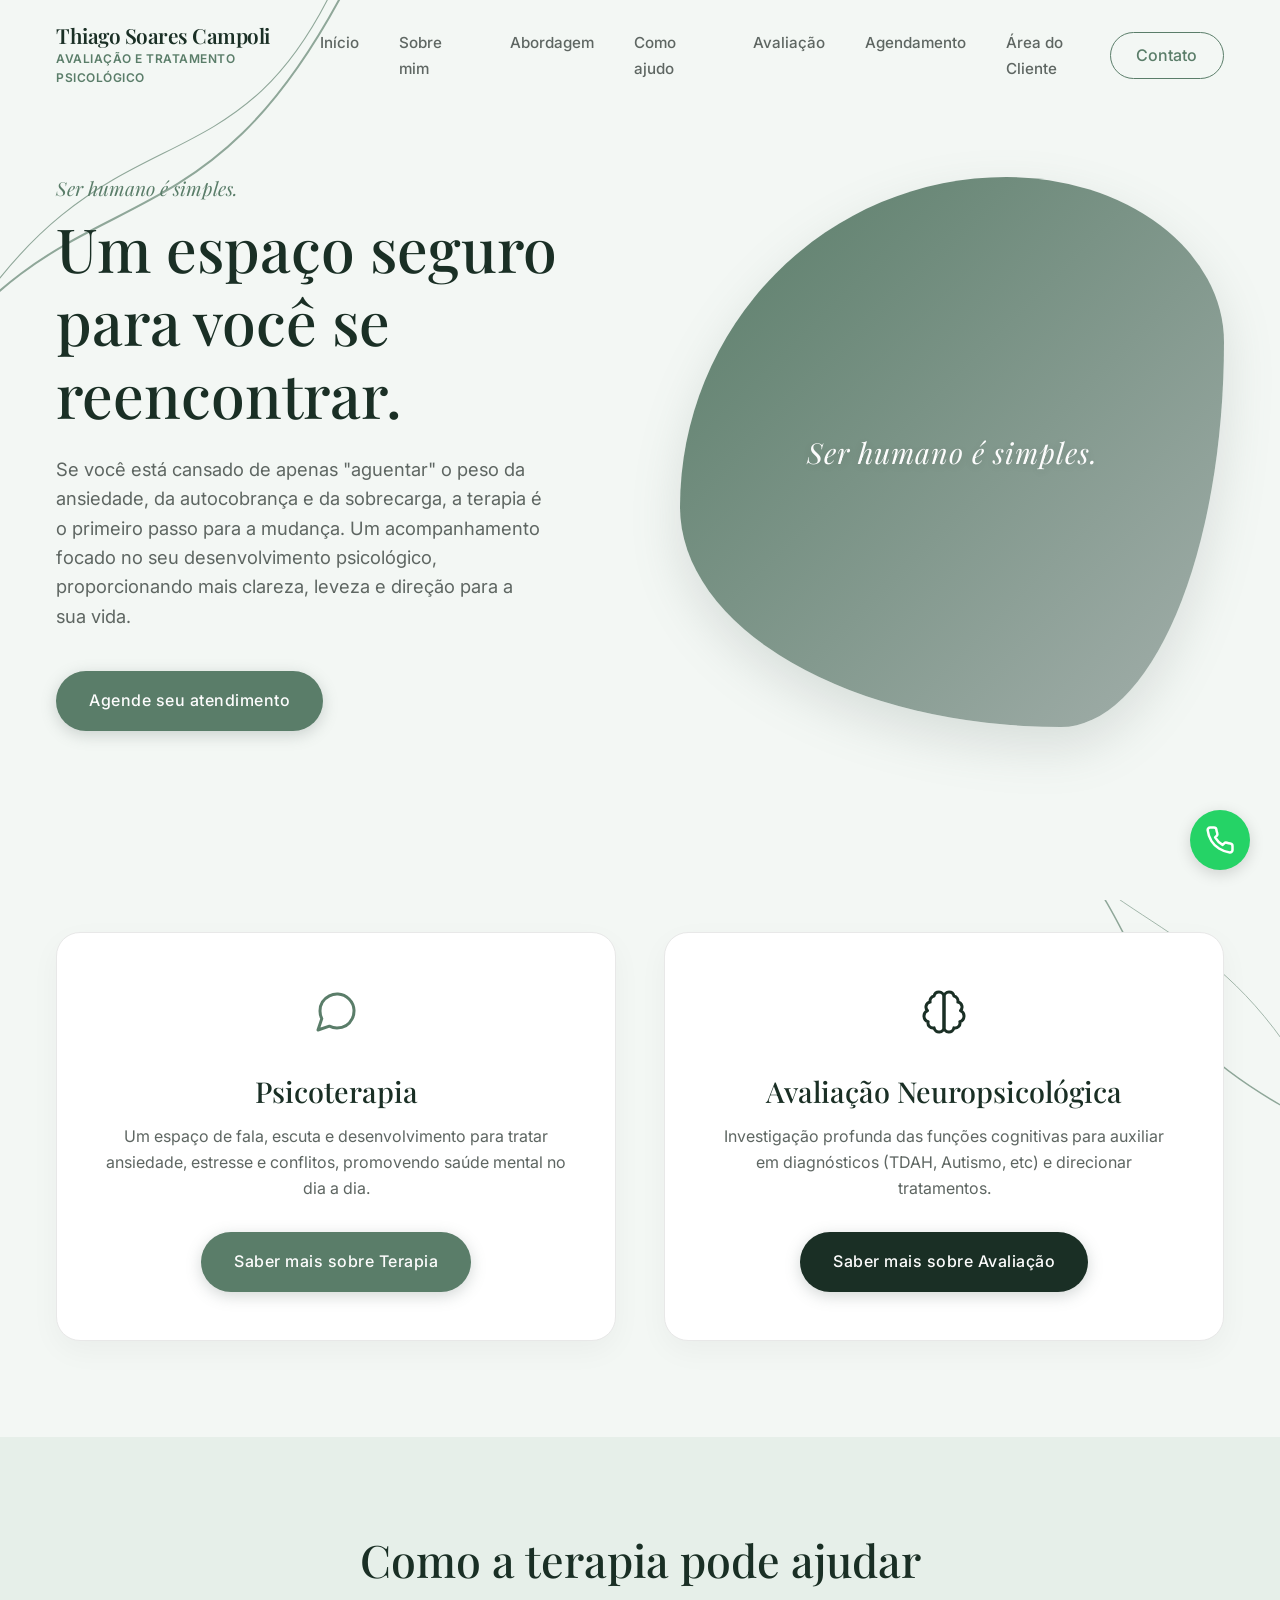
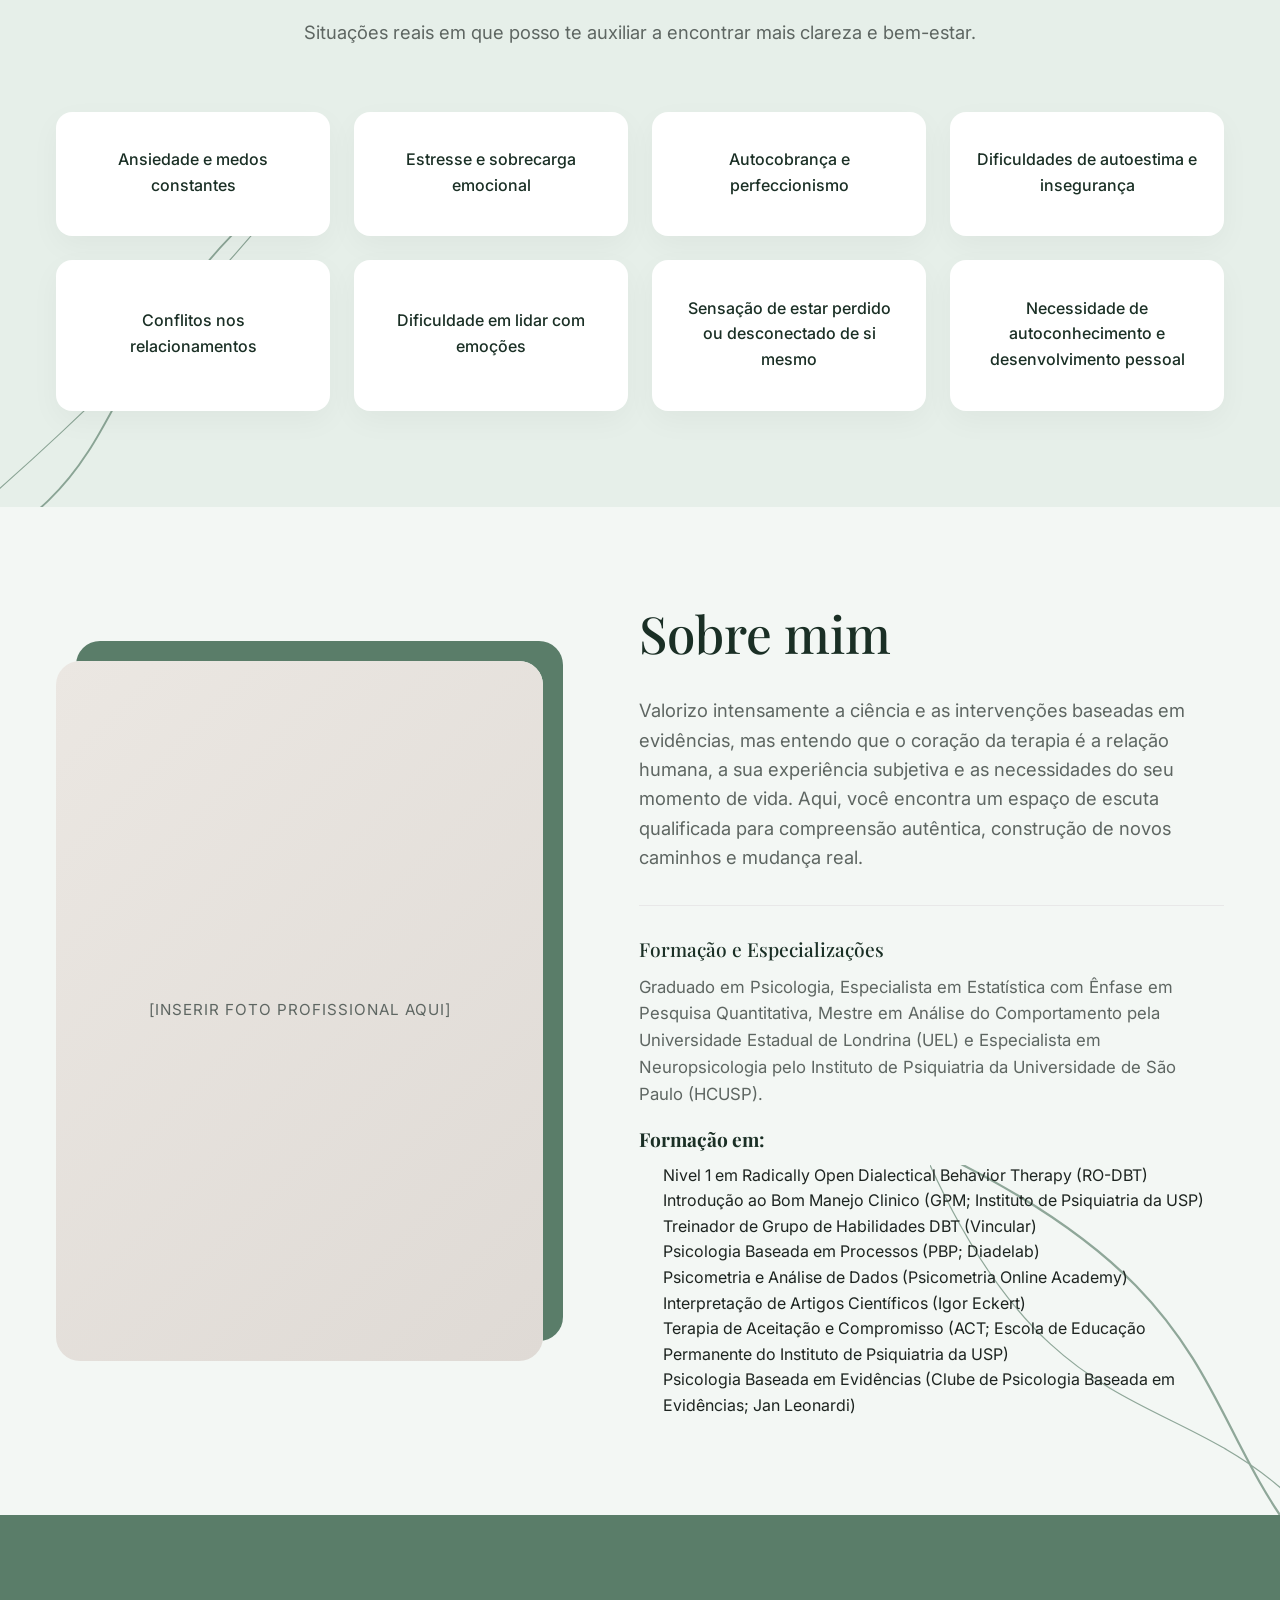
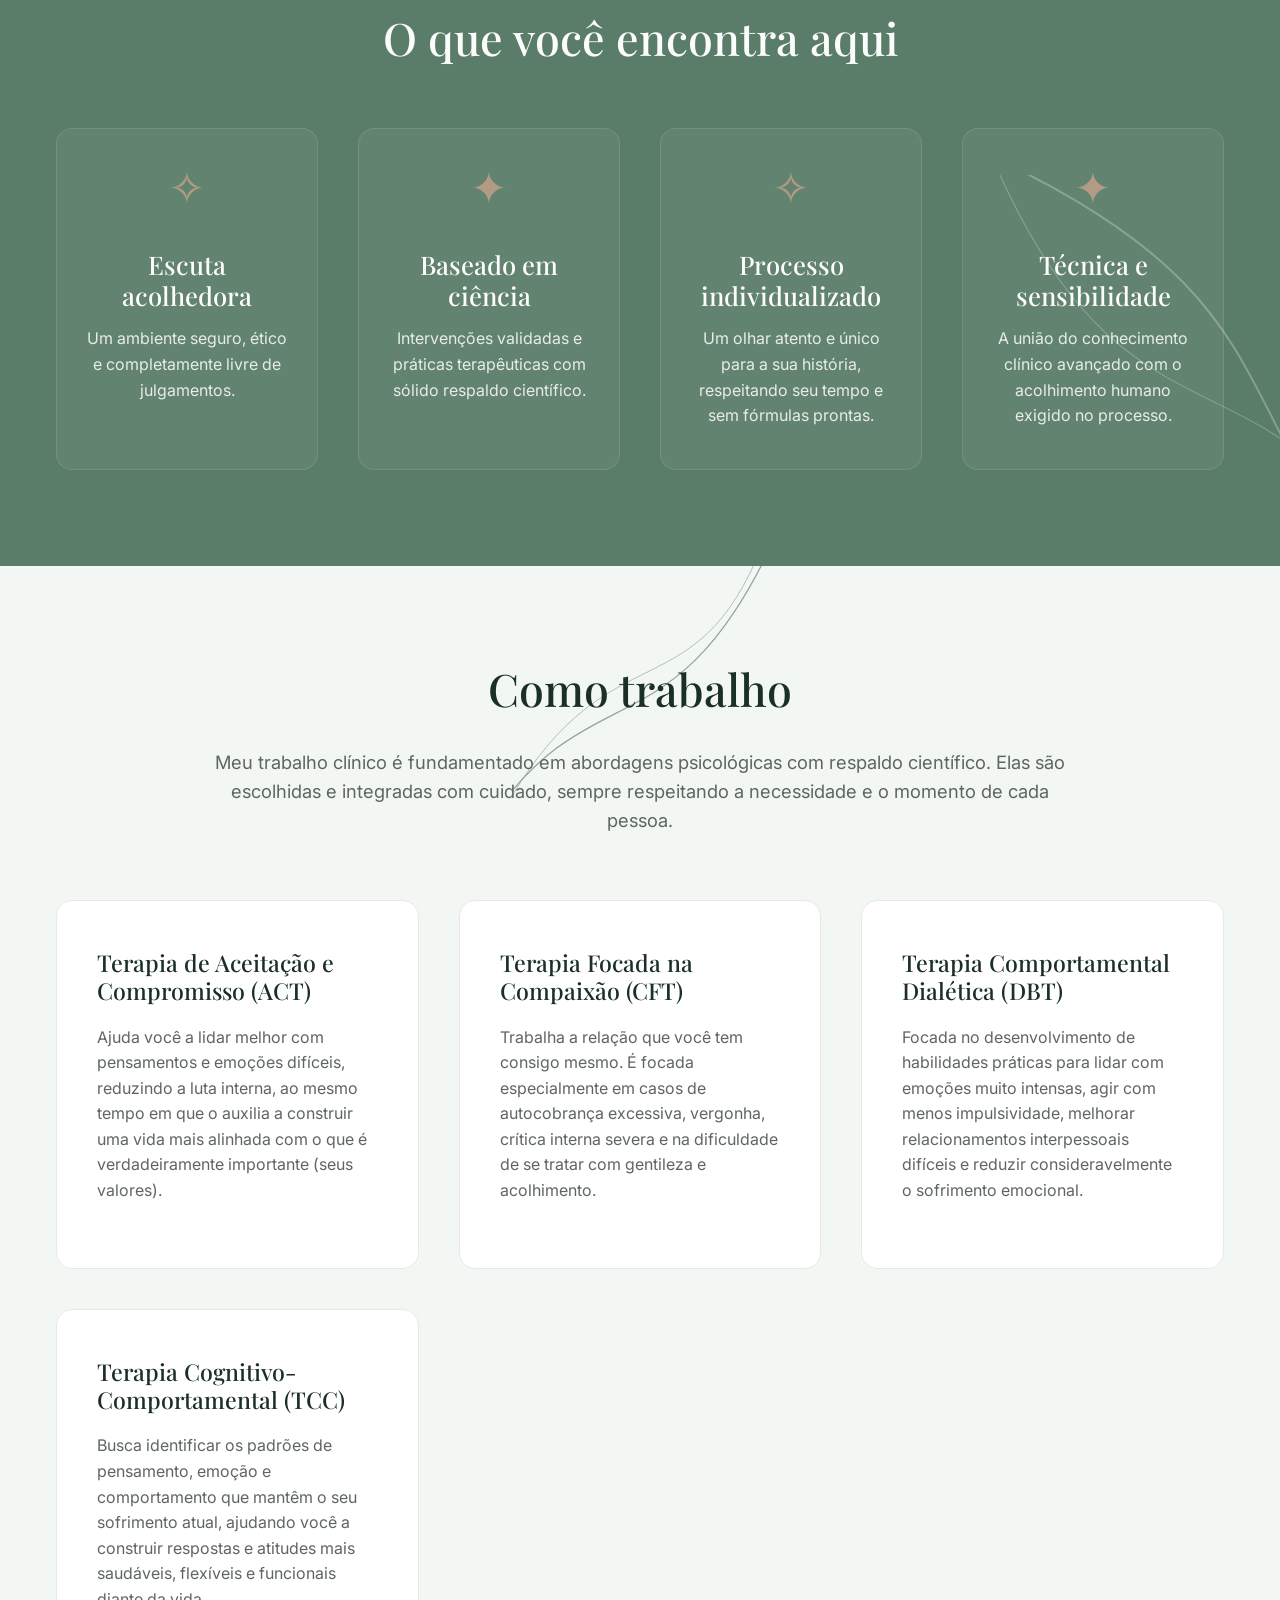
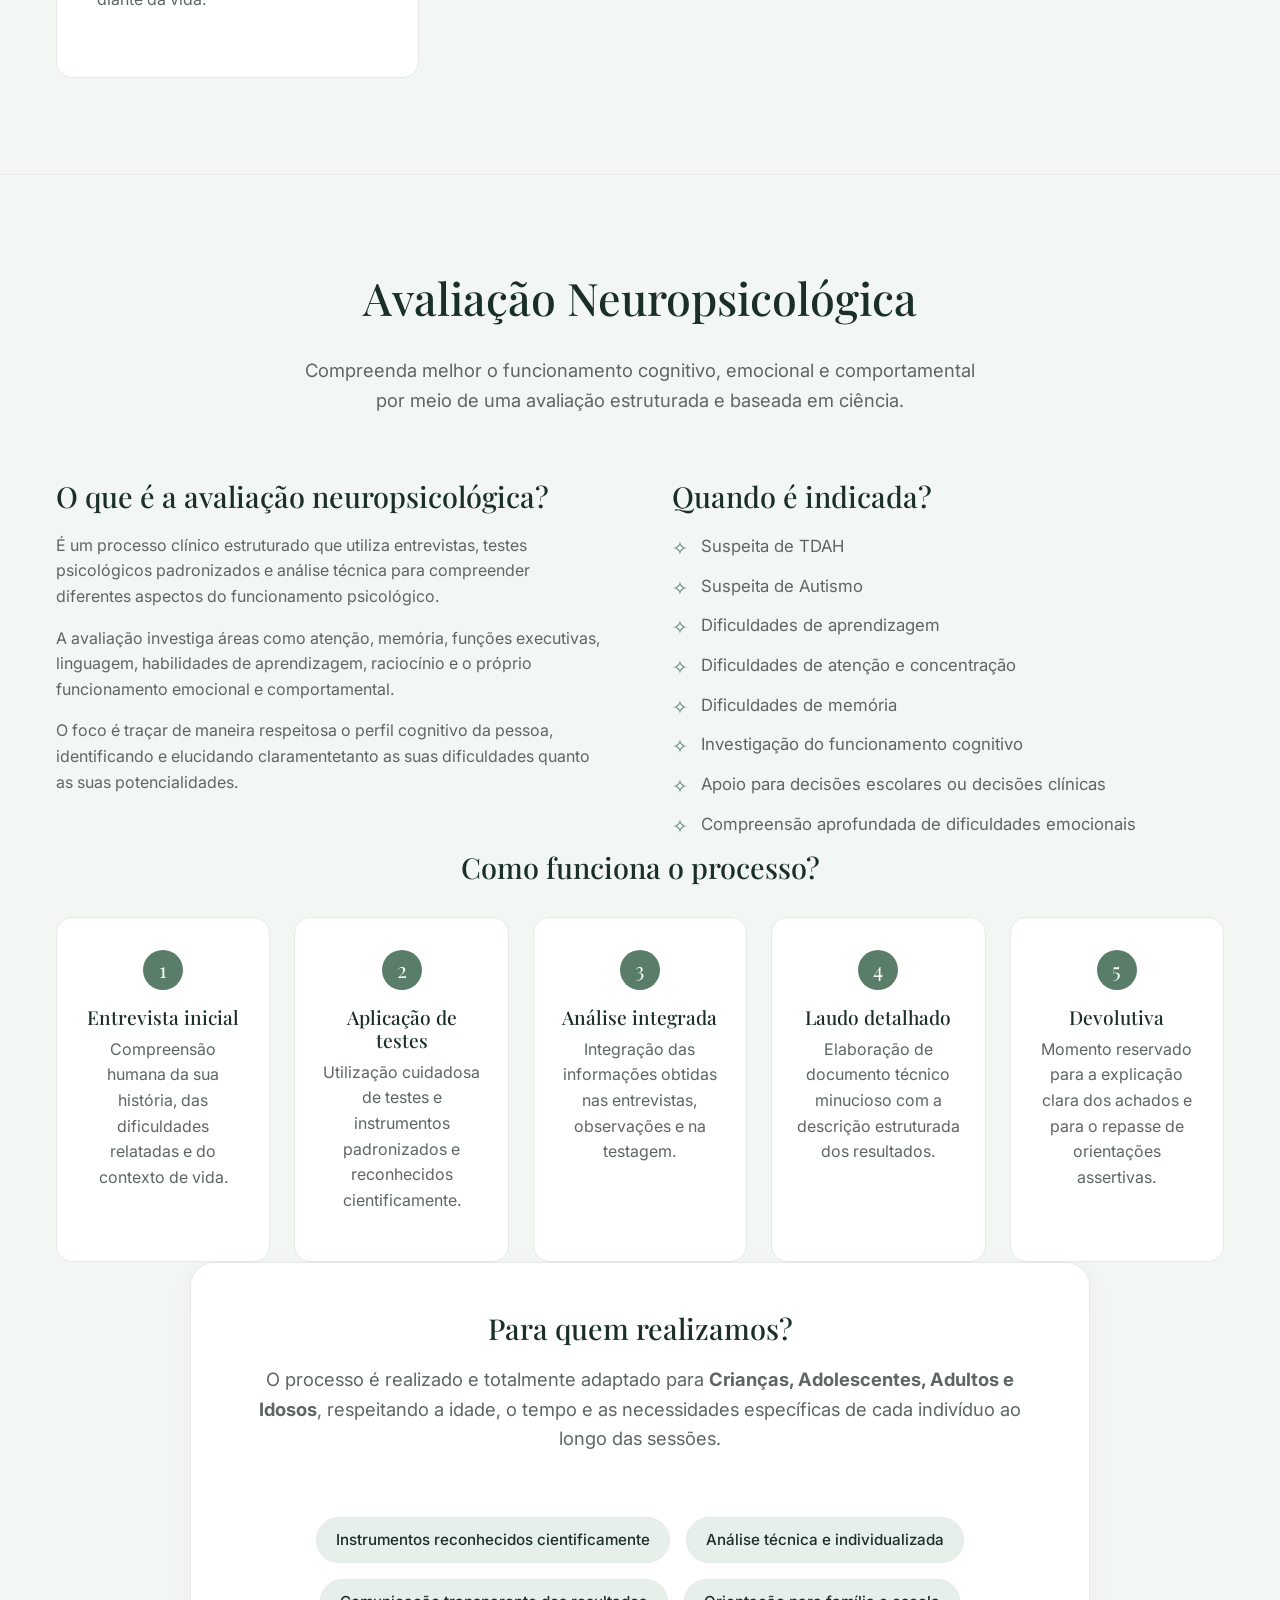
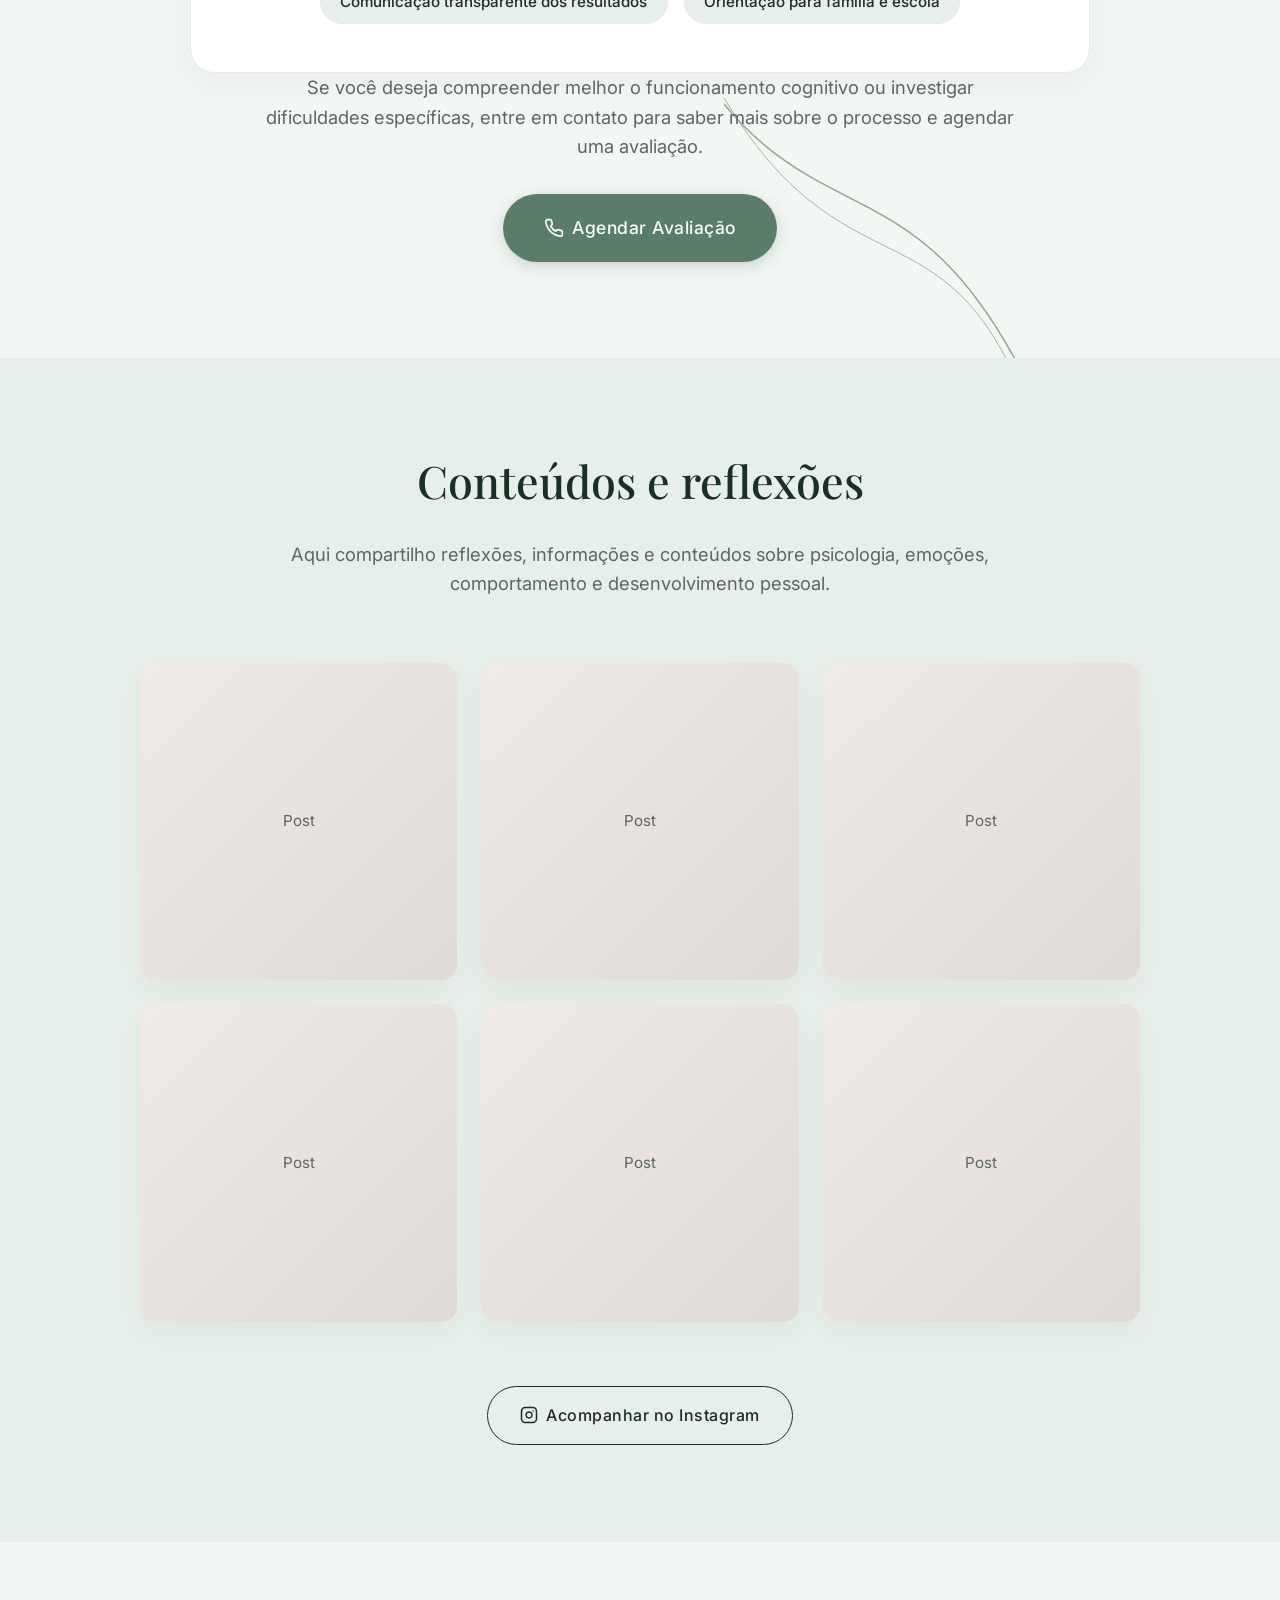
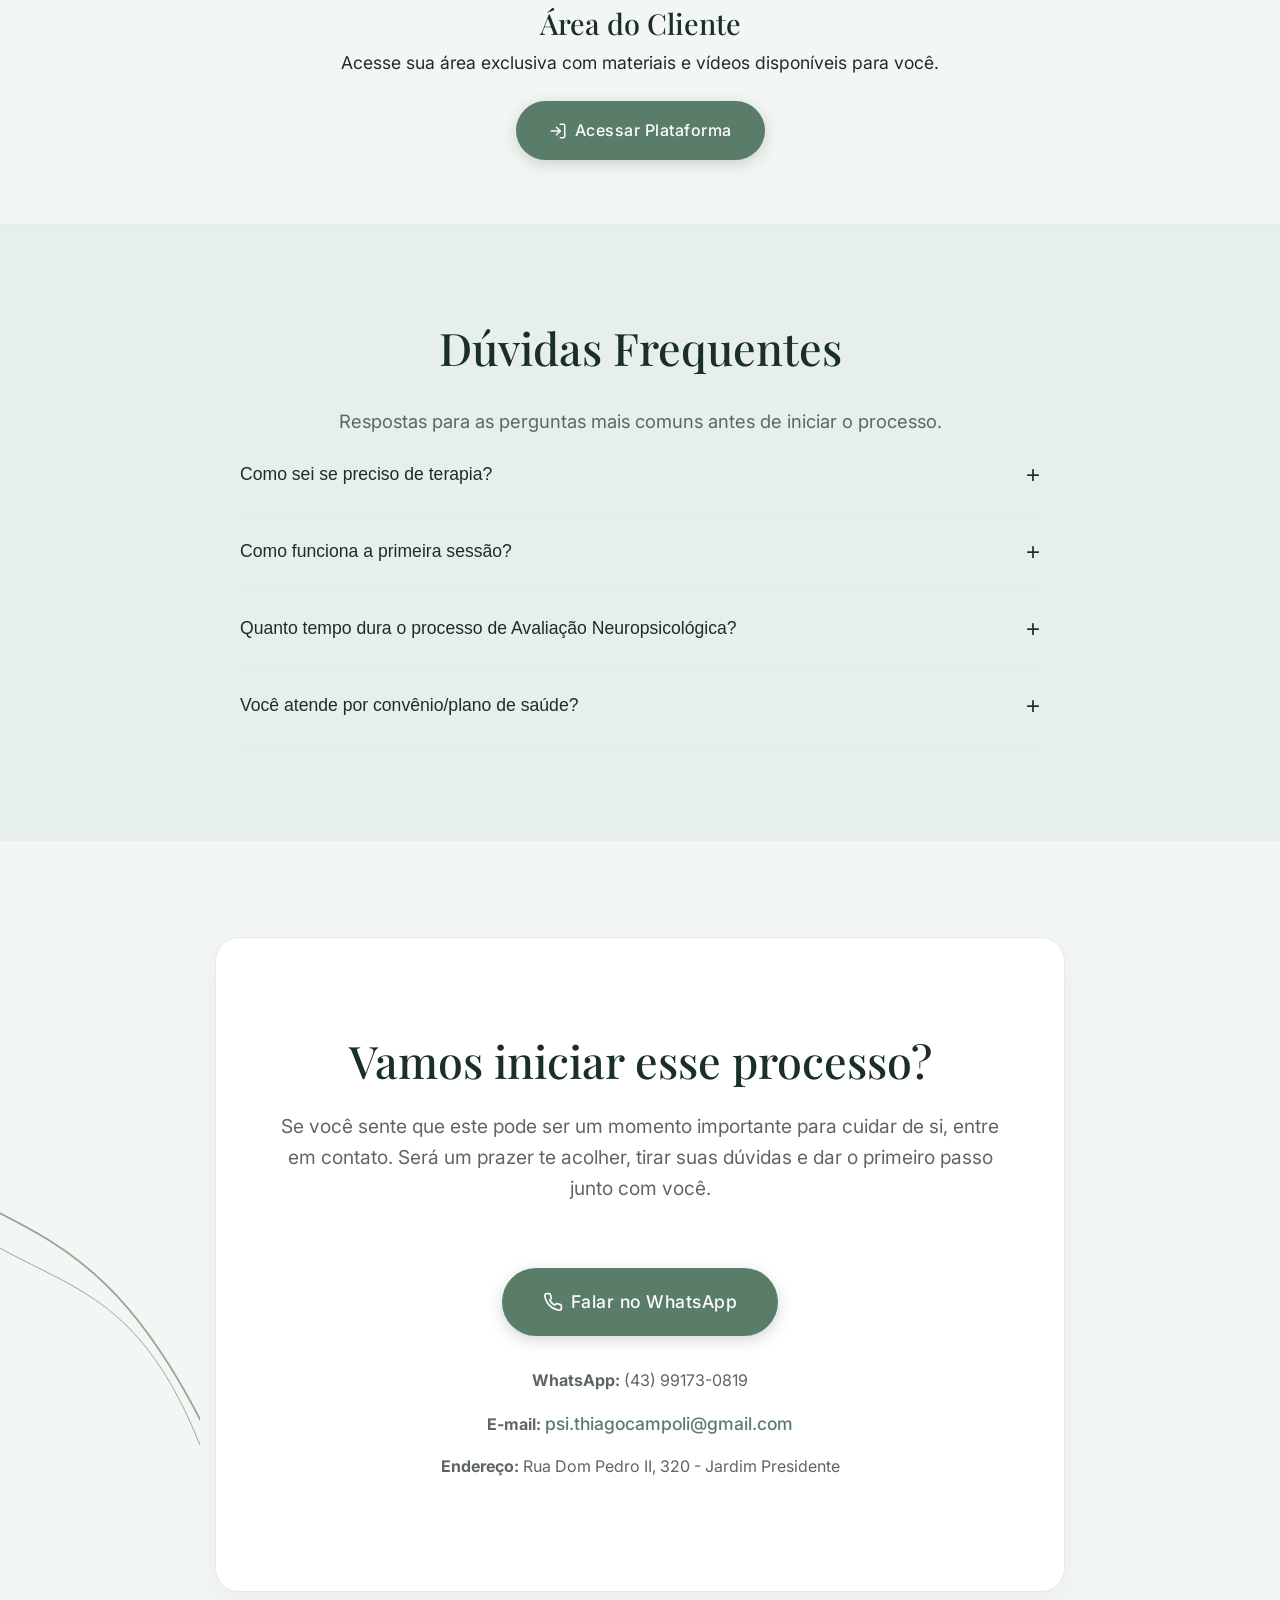
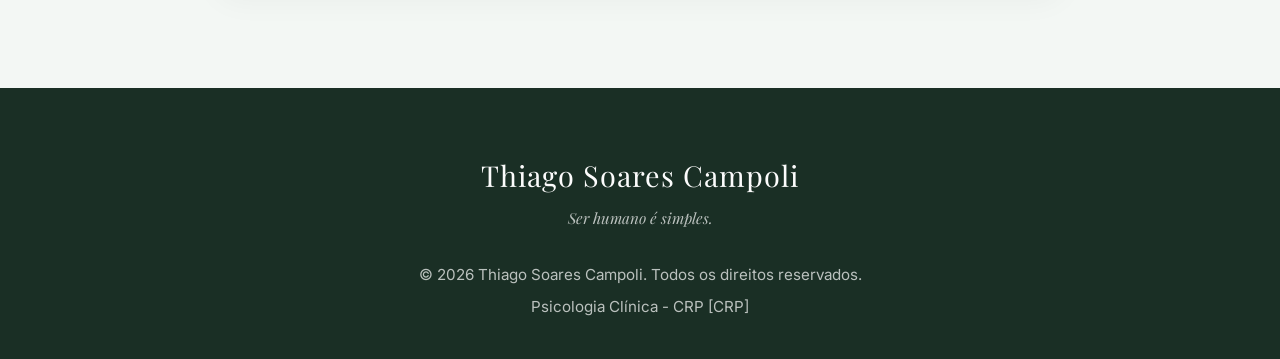
==== commit 0dda9dfa: "Add files via upload" ====
--- a/index.html
+++ b/index.html
@@ -15,7 +15,10 @@
     <!-- Header -->
     <header class="navbar">
         <div class="container navbar-content">
-            <a href="#inicio" class="logo">Thiago Soares Campoli</a>
+            <a href="#inicio" class="logo-container">
+                <span class="logo">Thiago Soares Campoli</span>
+                <span class="logo-subtitle">Avaliação e Tratamento Psicológico</span>
+            </a>
             <nav>
                 <ul class="nav-links">
                     <li><a href="#inicio">Início</a></li>
--- a/styles.css
+++ b/styles.css
@@ -4,13 +4,13 @@
 
 :root {
     /* Color Palette - Suave, Calma, Confiança */
-    --color-bg-main: #FAFAFA;       /* Limpo, claro, muito respirável */
-    --color-bg-soft: #F4F1ED;       /* Leve tom de areia / bege acolhedor */
-    --color-bg-primary: #6E7C76;    /* Verde sálvia muito elegante e tranquilo */
-    --color-bg-dark: #3F4744;       /* Tom escuro para contrastes marcantes e sofisticação */
-    
-    --color-text-main: #2F2F2F;     /* Cinza muito escuro (menos agressivo q preto) */
-    --color-text-light: #5E5E5E;    /* Para subtítulos e textos secundários */
+    --color-bg-main: #F3F7F4;       /* Verde musgo extremamente claro e sutil (fundo principal) */
+    --color-bg-soft: #E6EFE9;       /* Verde claro ligeiramente mais fechado (fundo secundário) */
+    --color-bg-primary: #5A7D69;    /* Verde musgo claro e vibrante */
+    --color-bg-dark: #1A2F25;       /* Verde escuro bem profundo (tons de noite/floresta) */
+    
+    --color-text-main: #1D2420;     /* Muito escuro, harmonizando com o fundo verde */
+    --color-text-light: #5E6662;    /* Para subtítulos e textos secundários */
     --color-text-inverse: #FCFCFC;  /* Branco puro para textos sobre fundos escuros */
     
     --color-accent: #B29B84;        /* Tom de terra/areia quente para detalhes e ícones */
@@ -183,12 +183,27 @@
     align-items: center;
 }
 
+.logo-container {
+    display: flex;
+    flex-direction: column;
+}
+
 .logo {
     font-family: var(--font-heading);
     font-size: 1.3rem;
     font-weight: 600;
     letter-spacing: -0.5px;
     color: var(--color-bg-dark);
+    line-height: 1.1;
+}
+
+.logo-subtitle {
+    font-size: 0.75rem;
+    color: var(--color-bg-primary);
+    font-weight: 600;
+    letter-spacing: 0.5px;
+    text-transform: uppercase;
+    margin-top: 2px;
 }
 
 .nav-links {
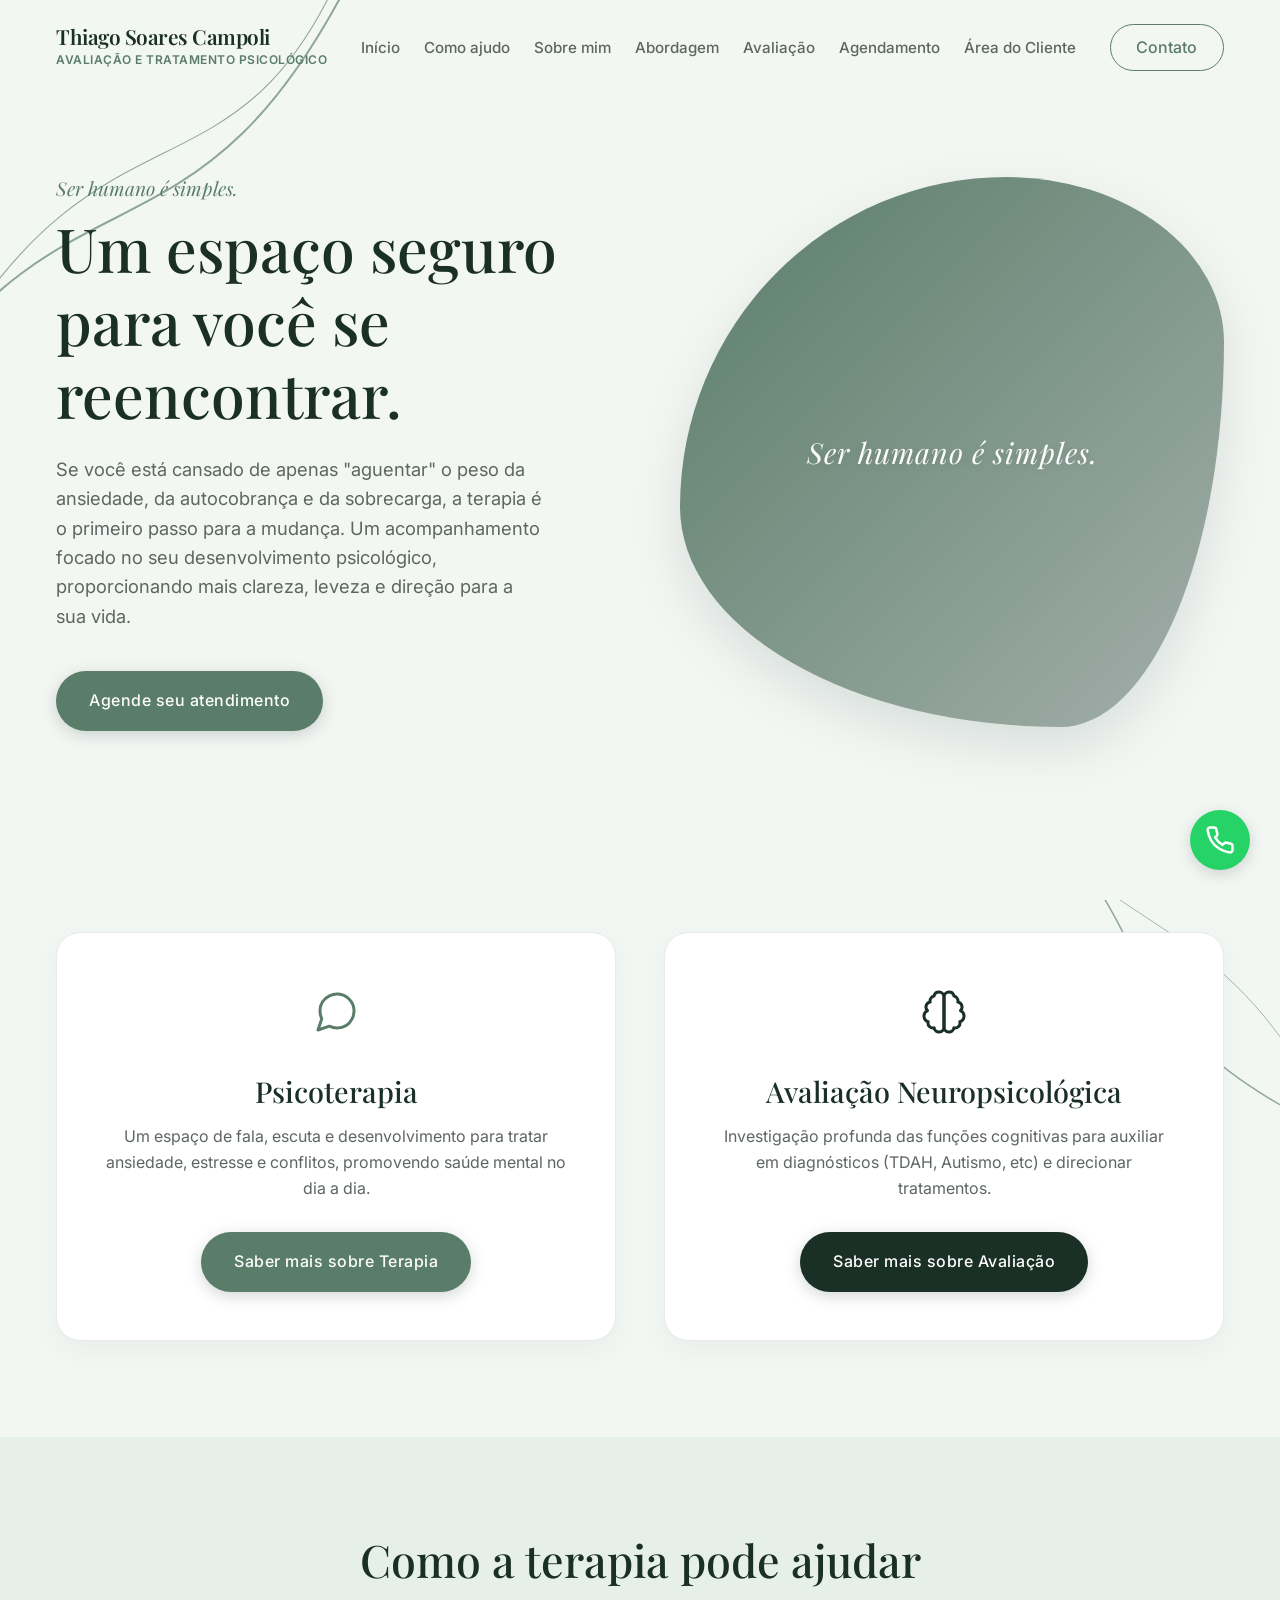
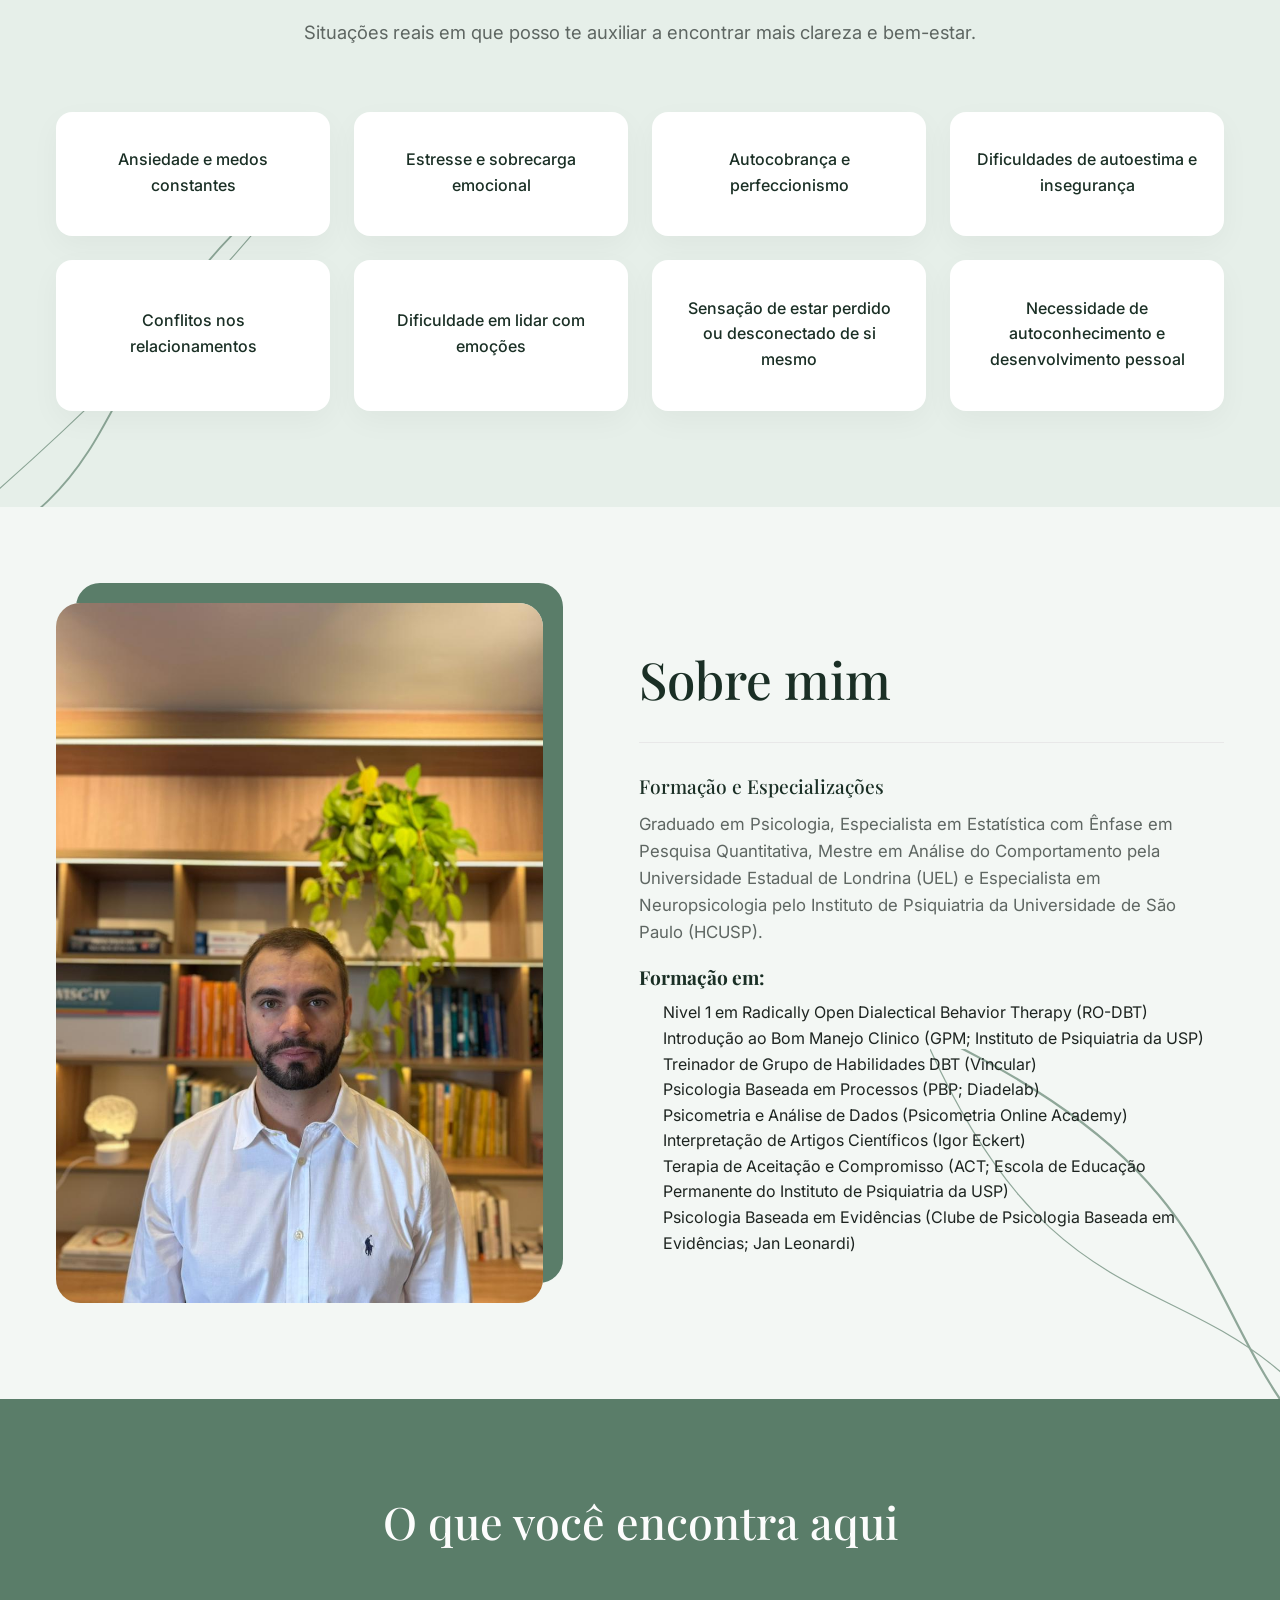
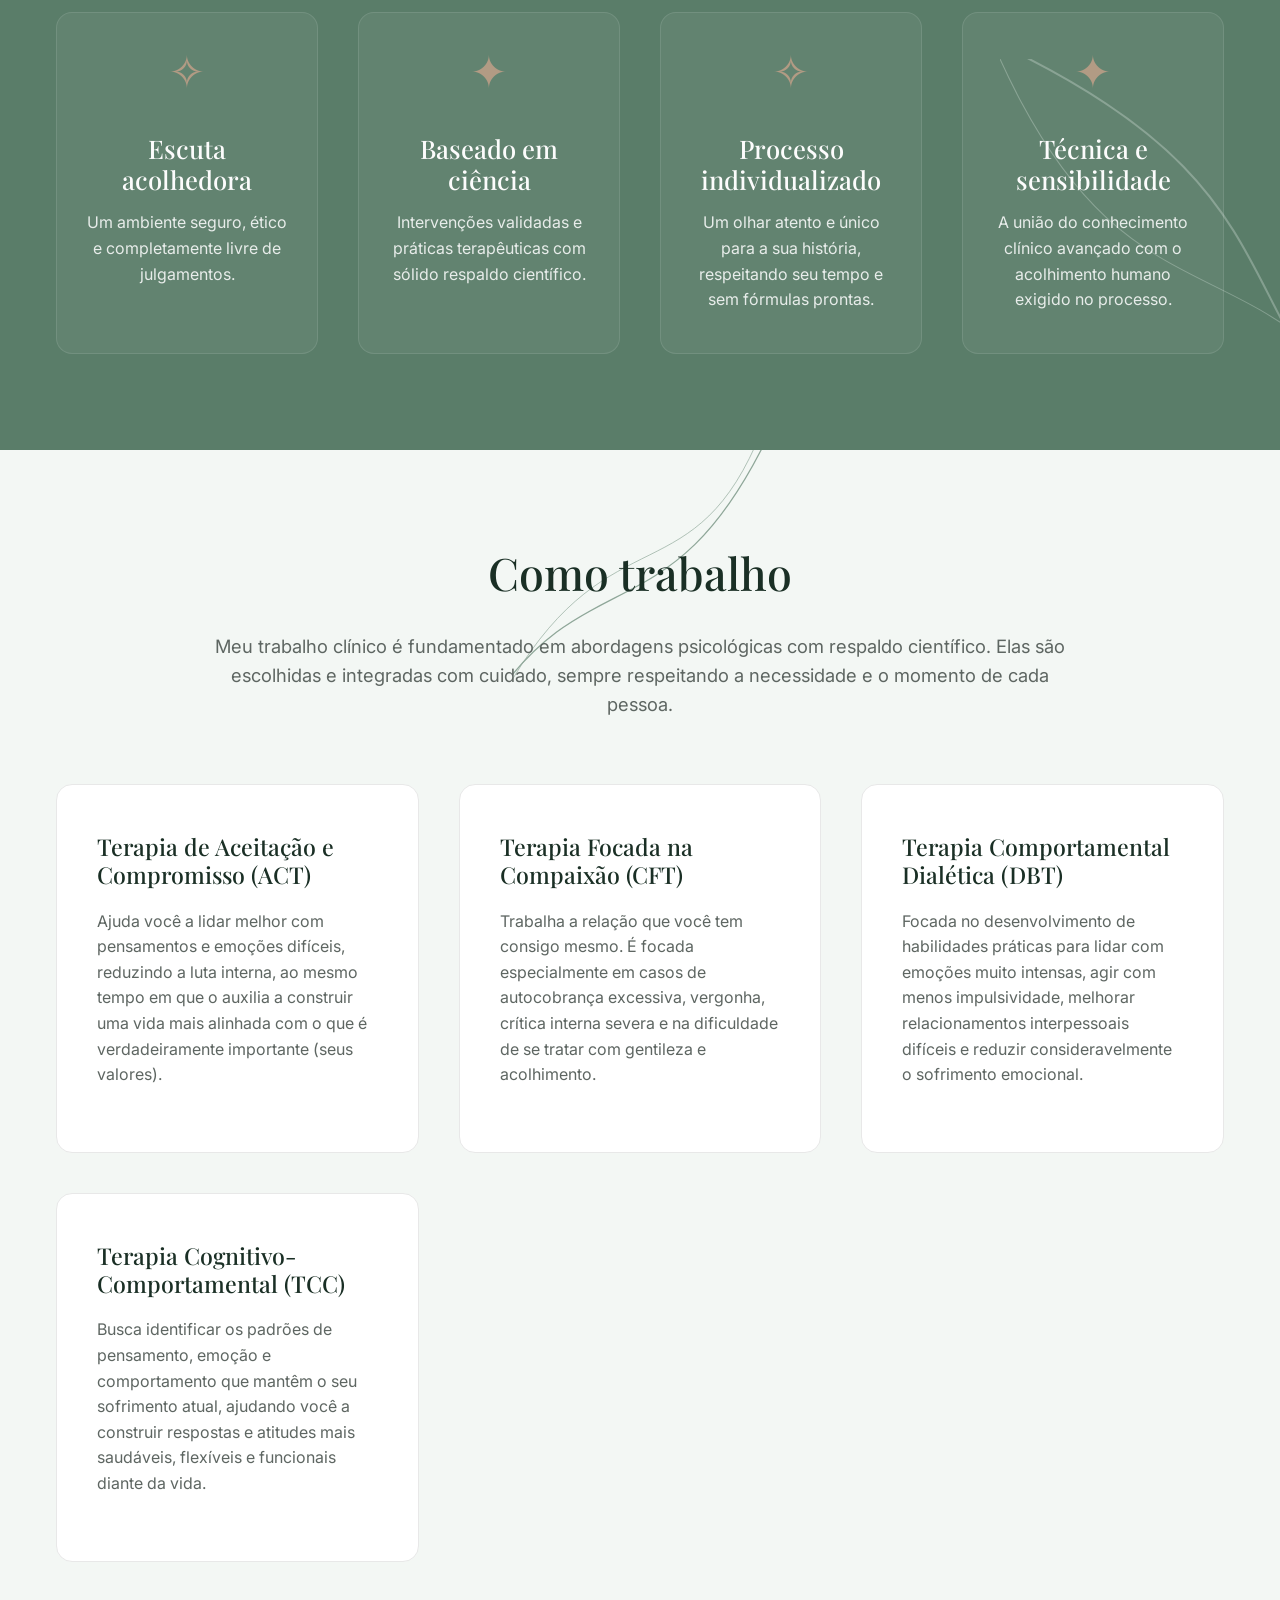
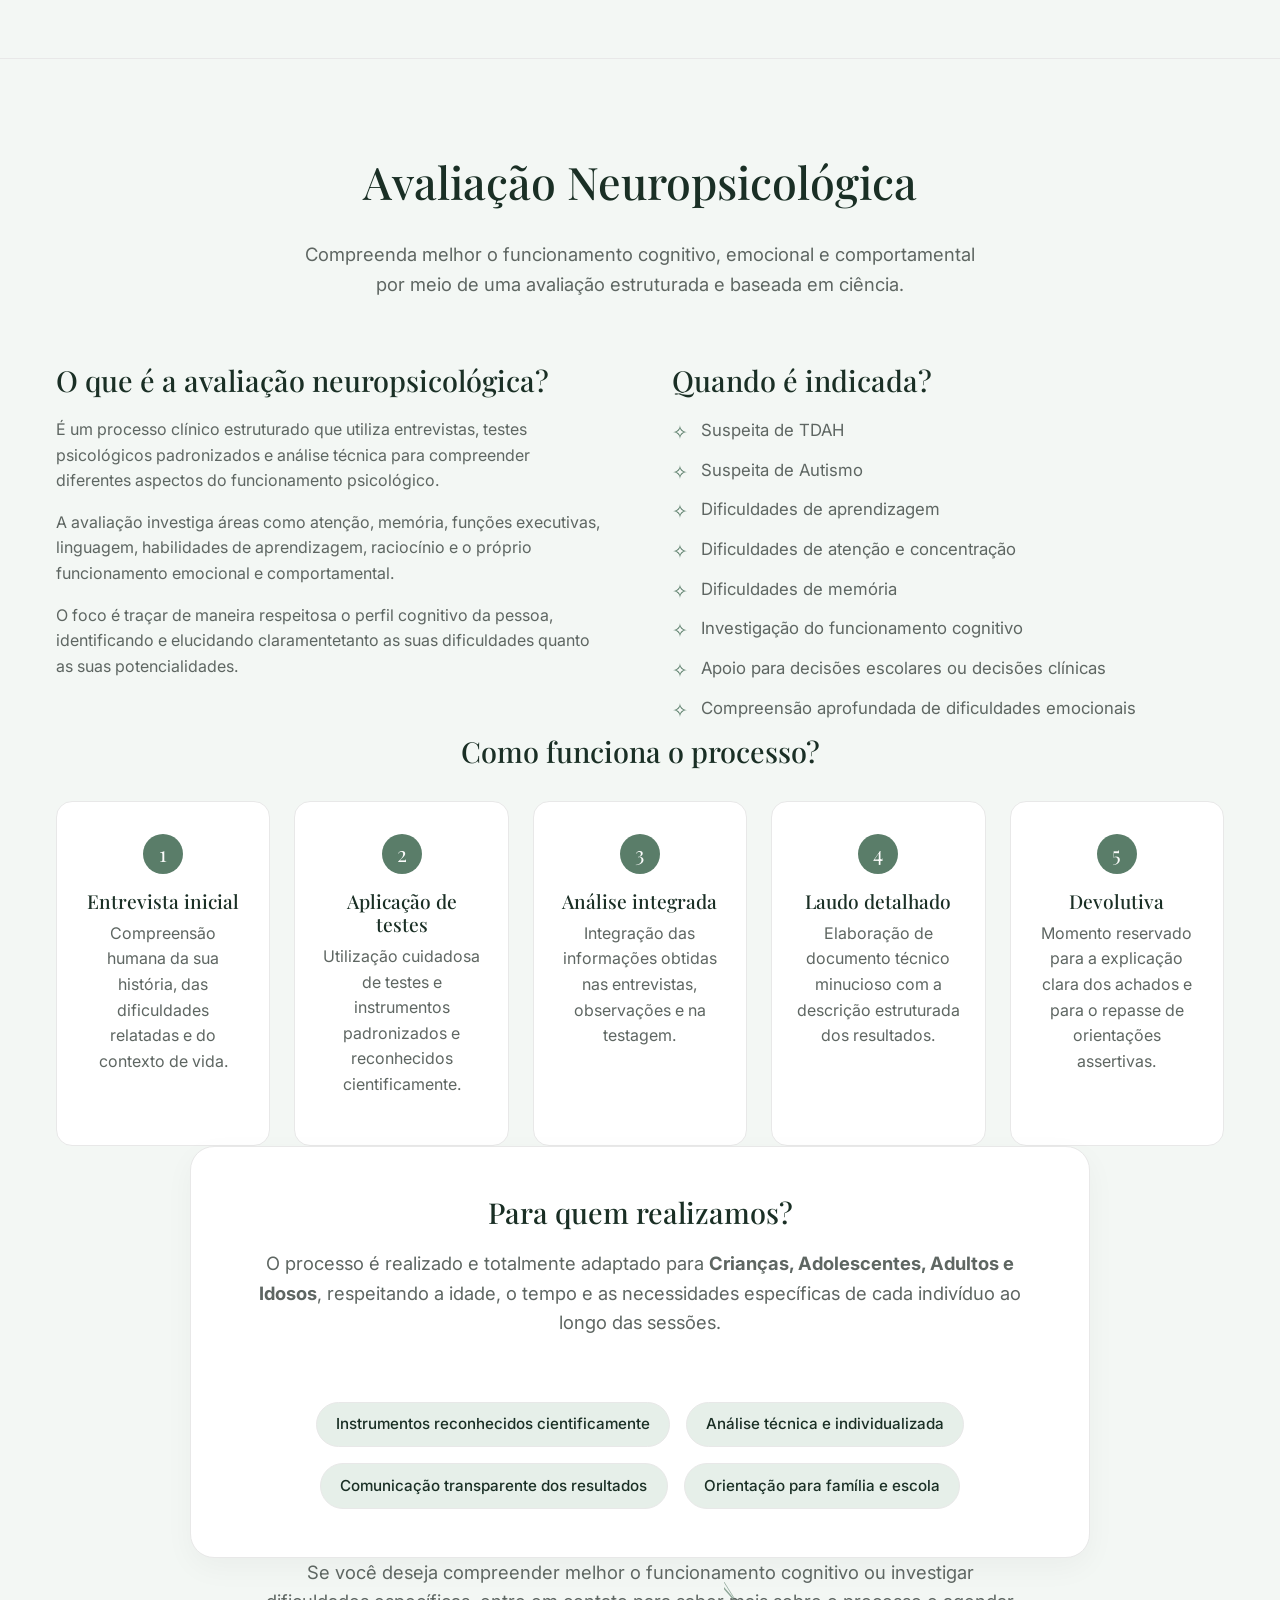
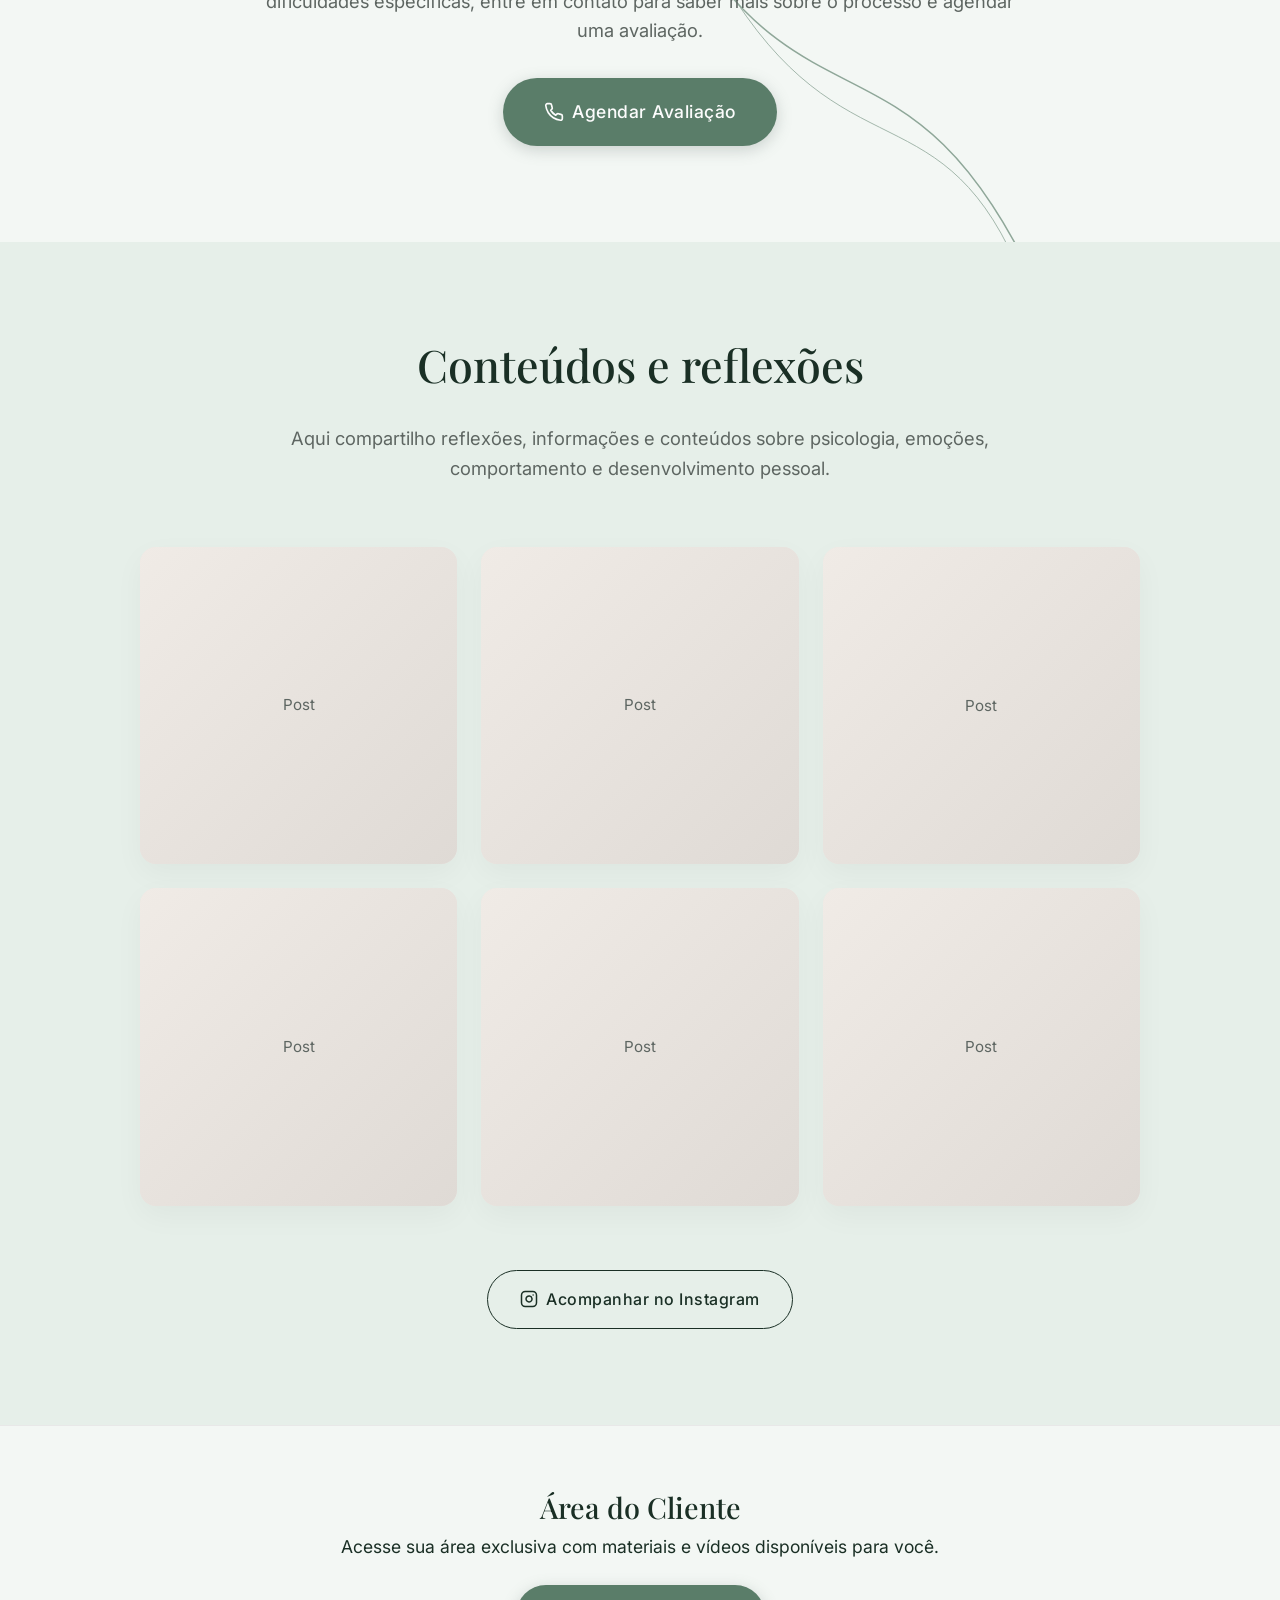
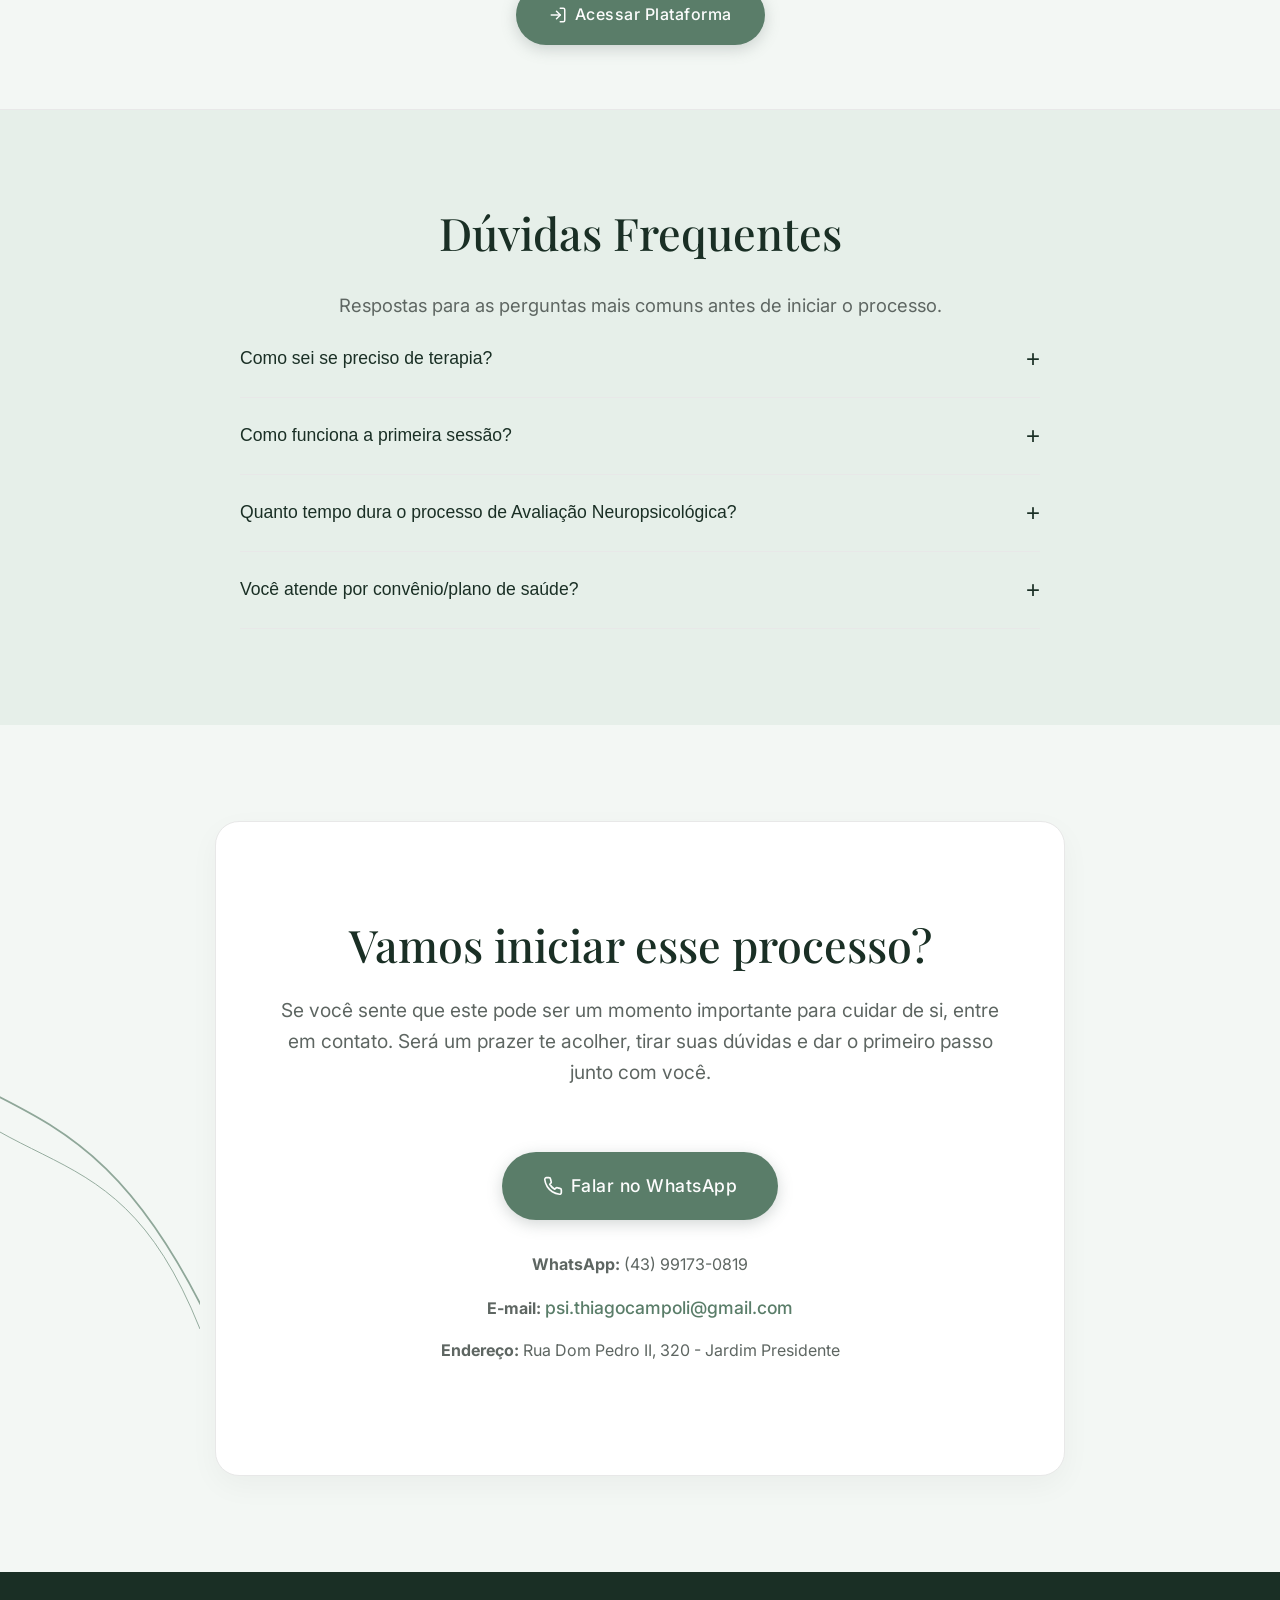
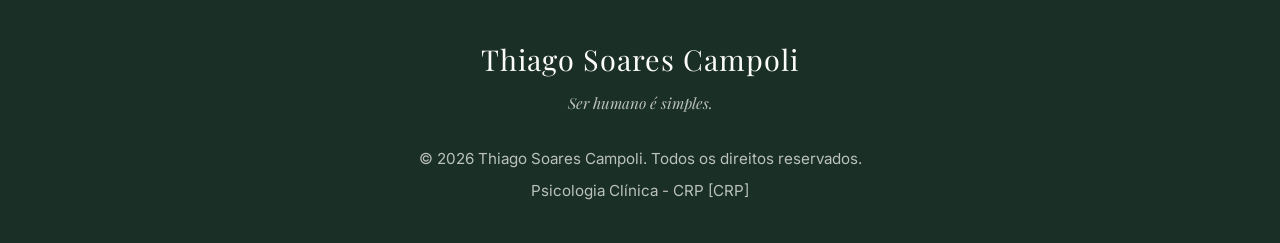
==== commit e1dc417a: "Add files via upload" ====
--- a/index.html
+++ b/index.html
@@ -5,6 +5,11 @@
     <meta name="viewport" content="width=device-width, initial-scale=1.0">
     <title>Thiago Soares Campoli | Psicologia Clínica</title>
     <meta name="description" content="Atendimento psicológico clínico. Um espaço seguro focado no acolhimento, autoconhecimento e desenvolvimento emocional.">
+    <!-- SEO & Social Media Meta Tags -->
+    <meta property="og:title" content="Thiago Soares Campoli | Psicologia Clínica">
+    <meta property="og:description" content="Atendimento psicológico clínico focado no acolhimento, autoconhecimento e desenvolvimento emocional.">
+    <meta property="og:type" content="website">
+    <meta property="og:locale" content="pt_BR">
     <!-- Fonts -->
     <link rel="preconnect" href="https://fonts.googleapis.com">
     <link rel="preconnect" href="https://fonts.gstatic.com" crossorigin>
@@ -22,9 +27,9 @@
             <nav>
                 <ul class="nav-links">
                     <li><a href="#inicio">Início</a></li>
+                    <li><a href="#ajuda">Como ajudo</a></li>
                     <li><a href="#sobre">Sobre mim</a></li>
                     <li><a href="#abordagem">Abordagem</a></li>
-                    <li><a href="#ajuda">Como ajudo</a></li>
                     <li><a href="#avaliacao">Avaliação</a></li>
                     <li><a href="agendamento.html" class="nav-highlight">Agendamento</a></li>
                     <li><a href="login.html" class="nav-highlight">Área do Cliente</a></li>
@@ -44,9 +49,9 @@
     <div class="mobile-nav">
         <ul class="mobile-nav-links">
             <li><a href="#inicio">Início</a></li>
+            <li><a href="#ajuda">Como ajudo</a></li>
             <li><a href="#sobre">Sobre mim</a></li>
             <li><a href="#abordagem">Abordagem</a></li>
-            <li><a href="#ajuda">Como ajudo</a></li>
             <li><a href="#avaliacao">Avaliação</a></li>
             <li><a href="agendamento.html">Agendamento</a></li>
             <li><a href="login.html" style="color: var(--color-bg-primary);">Área do Cliente</a></li>
@@ -145,16 +150,15 @@
             </svg>
             <div class="container about-container">
                 <div class="about-image fade-in-up">
-                    <div class="image-wrapper">
-                        <div class="image-placeholder image-about">
-                            <span>[INSERIR FOTO PROFISSIONAL AQUI]</span>
-                        </div>
+                    <div class="image-wrapper profile-anim-wrapper">
+                        <img src="assets/foto-perfil-1.jpeg" alt="Thiago Soares Campoli" class="profile-img img-1" loading="lazy">
+                        <img src="assets/foto-perfil-2.jpeg" alt="Thiago Soares Campoli" class="profile-img img-2" loading="lazy">
                     </div>
                 </div>
                 <div class="about-text fade-in-up delay-1">
                     <h2 class="section-title">Sobre mim</h2>
-                    <p>Valorizo intensamente a ciência e as intervenções baseadas em evidências, mas entendo que o coração da terapia é a relação humana, a sua experiência subjetiva e as necessidades do seu momento de vida. Aqui, você encontra um espaço de escuta qualificada para compreensão autêntica, construção de novos caminhos e mudança real.</p>
                     
+
                     <div class="about-credentials mt-md">
                         <div class="credential-item">
                             <h3 style="font-size: 1.2rem; margin-bottom: 0.8rem; color: var(--color-bg-dark);">Formação e Especializações</h3>
@@ -312,7 +316,7 @@
 
                 <div class="aval-cta mt-xl fade-in-up delay-5">
                     <p class="mb-md">Se você deseja compreender melhor o funcionamento cognitivo ou investigar dificuldades específicas, entre em contato para saber mais sobre o processo e agendar uma avaliação.</p>
-                    <a href="https://wa.me/[INSERIR NÚMERO]" target="_blank" class="btn-primary btn-large">
+                    <a href="https://wa.me/5543991730819" target="_blank" class="btn-primary btn-large">
                         <svg xmlns="http://www.w3.org/2000/svg" width="20" height="20" viewBox="0 0 24 24" fill="none" stroke="currentColor" stroke-width="2" stroke-linecap="round" stroke-linejoin="round" style="margin-right: 8px;"><path d="M22 16.92v3a2 2 0 0 1-2.18 2 19.79 19.79 0 0 1-8.63-3.07 19.5 19.5 0 0 1-6-6 19.79 19.79 0 0 1-3.07-8.67A2 2 0 0 1 4.11 2h3a2 2 0 0 1 2 1.72 12.84 12.84 0 0 0 .7 2.81 2 2 0 0 1-.45 2.11L8.09 9.91a16 16 0 0 0 6 6l1.27-1.27a2 2 0 0 1 2.11-.45 12.84 12.84 0 0 0 2.81.7A2 2 0 0 1 22 16.92z"></path></svg>
                         Agendar Avaliação
                     </a>
--- a/styles.css
+++ b/styles.css
@@ -52,6 +52,7 @@
 
 html {
     scroll-behavior: smooth;
+    scroll-padding-top: 100px;
 }
 
 body {
@@ -204,11 +205,12 @@
     letter-spacing: 0.5px;
     text-transform: uppercase;
     margin-top: 2px;
+    white-space: nowrap;
 }
 
 .nav-links {
     display: flex;
-    gap: 2.5rem;
+    gap: 1.5rem; /* Reduzido de 2.5rem para caber tudo em uma linha */
 }
 
 .nav-links a {
@@ -217,6 +219,7 @@
     color: var(--color-text-light);
     position: relative;
     padding-bottom: 4px;
+    white-space: nowrap; /* Evita que o texto quebre de linha ("Como ajudo") */
 }
 
 .nav-links a:hover {
@@ -416,6 +419,51 @@
 }
 
 /* =========================================
+   Profile Image Animation
+   ========================================= */
+.profile-anim-wrapper {
+    position: relative;
+    height: 700px;
+    width: 100%;
+    background-color: var(--color-bg-soft);
+    border-radius: var(--border-radius-lg);
+    overflow: hidden;
+}
+
+.profile-img {
+    position: absolute;
+    top: 0;
+    left: 0;
+    width: 100%;
+    height: 100%;
+    object-fit: cover;
+    animation-duration: 10s;
+    animation-iteration-count: infinite;
+    animation-timing-function: ease-in-out;
+}
+
+.img-1 {
+    animation-name: fadeOutIn;
+}
+
+.img-2 {
+    animation-name: fadeInOut;
+    opacity: 0;
+}
+
+@keyframes fadeOutIn {
+    0%, 40% { opacity: 1; transform: scale(1); }
+    50%, 90% { opacity: 0; transform: scale(1.03); }
+    100% { opacity: 1; transform: scale(1); }
+}
+
+@keyframes fadeInOut {
+    0%, 40% { opacity: 0; transform: scale(1.03); }
+    50%, 90% { opacity: 1; transform: scale(1); }
+    100% { opacity: 0; transform: scale(1.03); }
+}
+
+/* =========================================
    Para Quem é O Atendimento (Situações)
    ========================================= */
 .situations-grid {
@@ -831,6 +879,9 @@
    Responsive Design
    ========================================= */
 @media (max-width: 1024px) {
+    .nav-links, .btn-nav { display: none; }
+    .mobile-menu-btn { display: flex; }
+    
     .container { padding: 0 2rem; }
     .hero-text h1 { font-size: 3.2rem; }
     .about-container { gap: 4rem; }
@@ -838,9 +889,6 @@
 }
 
 @media (max-width: 768px) {
-    .nav-links, .btn-nav { display: none; }
-    .mobile-menu-btn { display: flex; }
-    
     .hero {
         padding-top: 120px;
         min-height: auto;
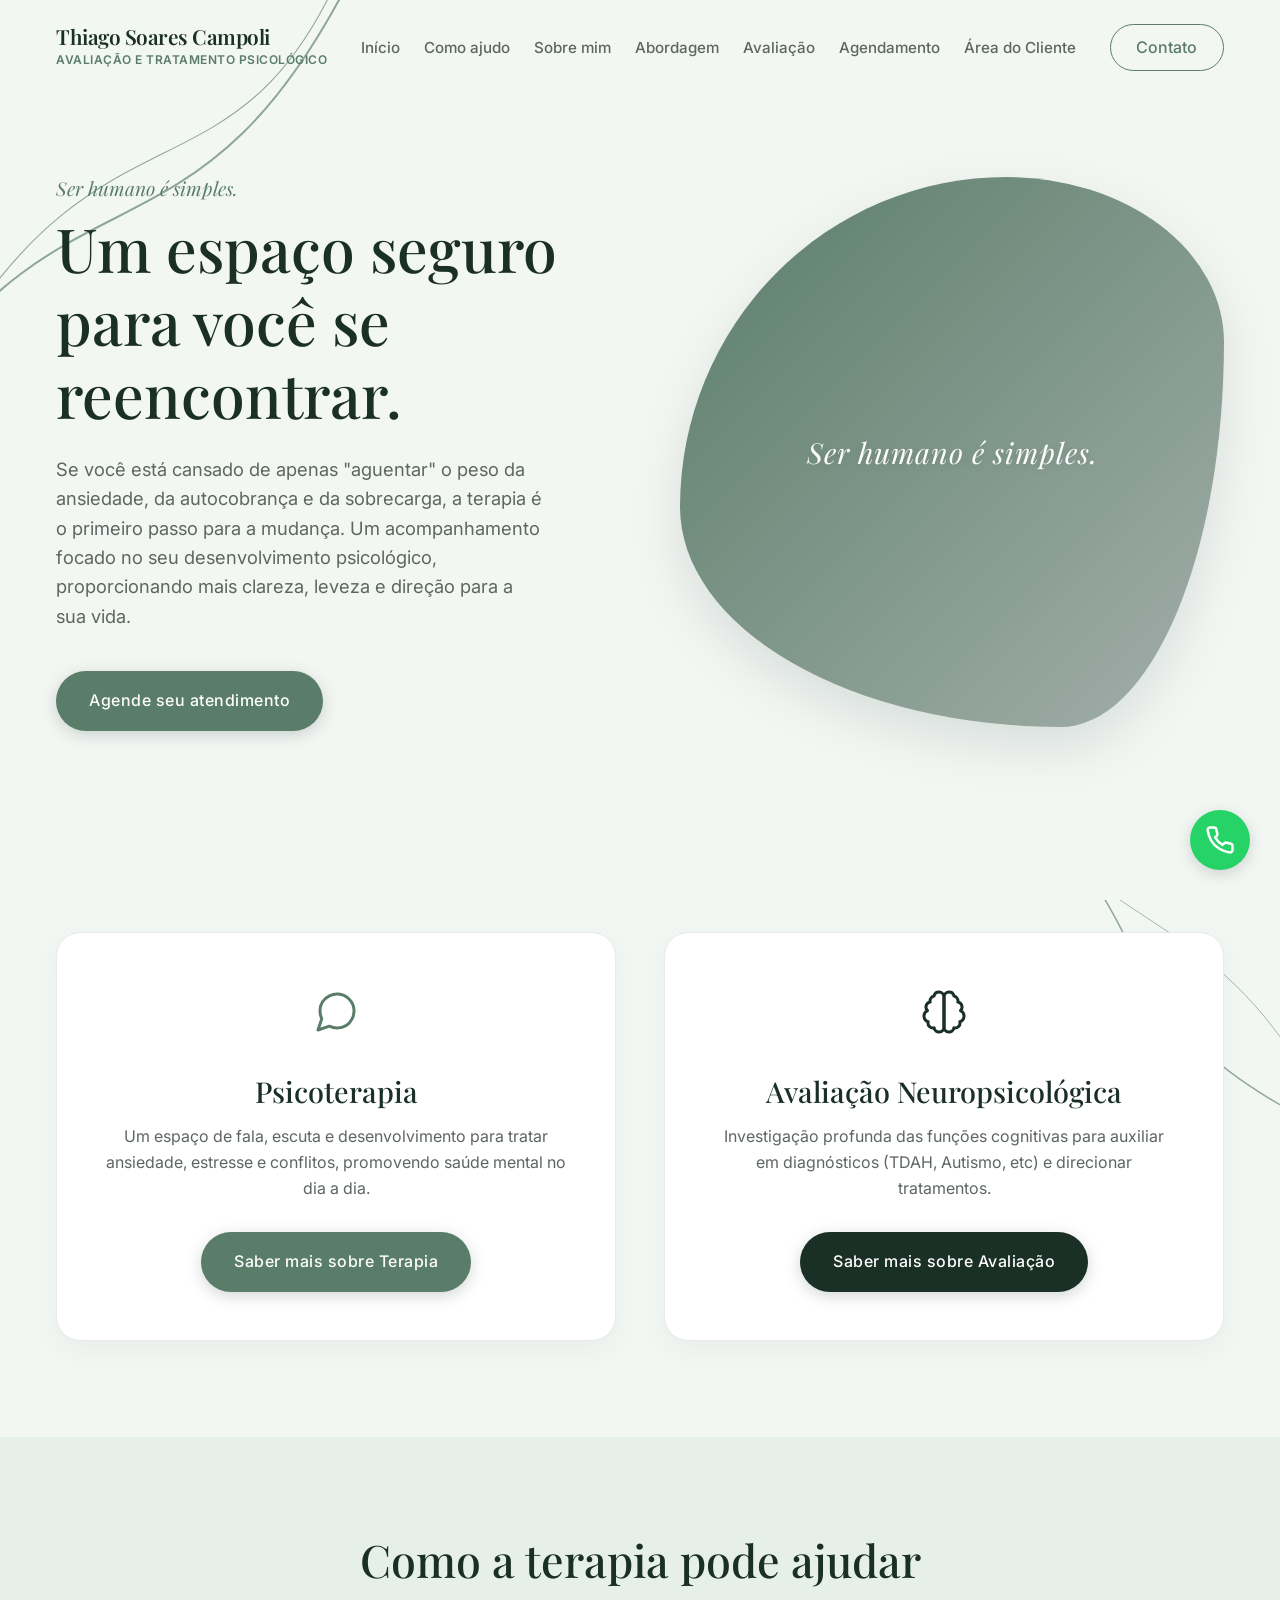
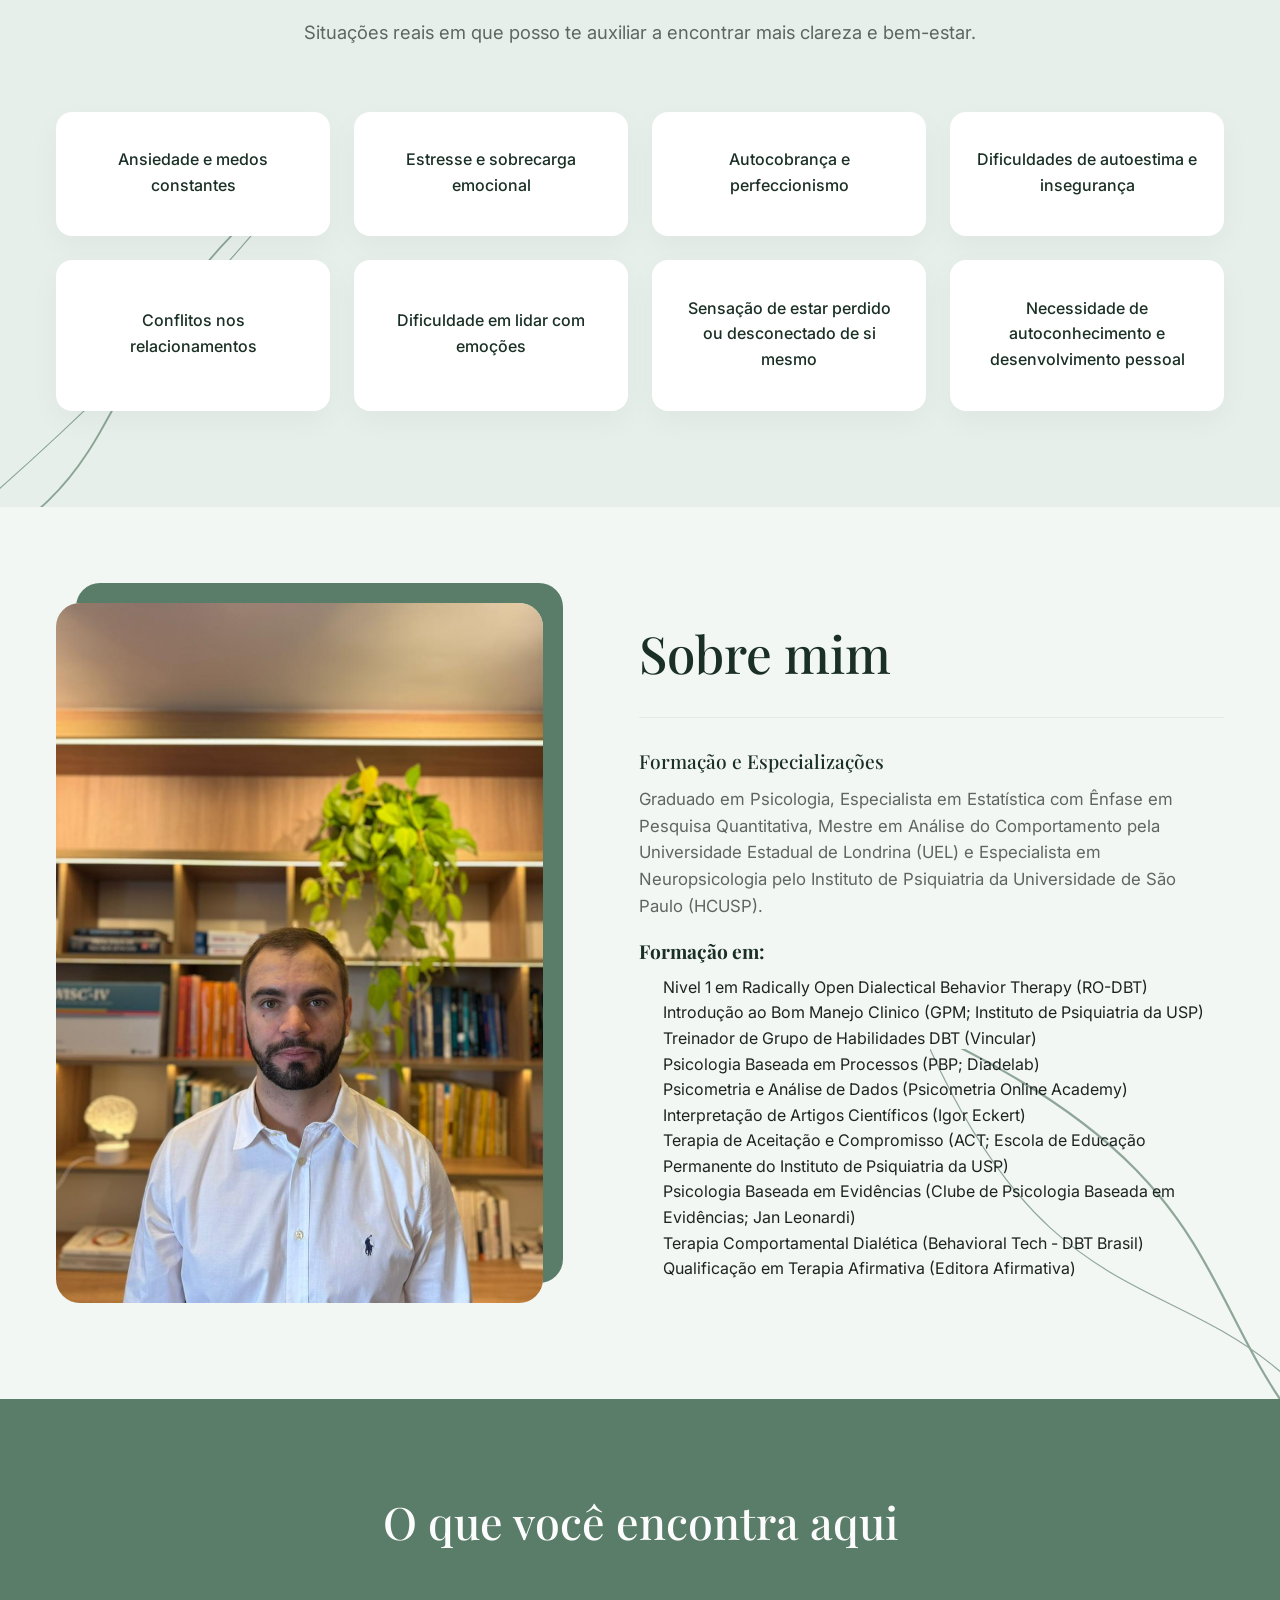
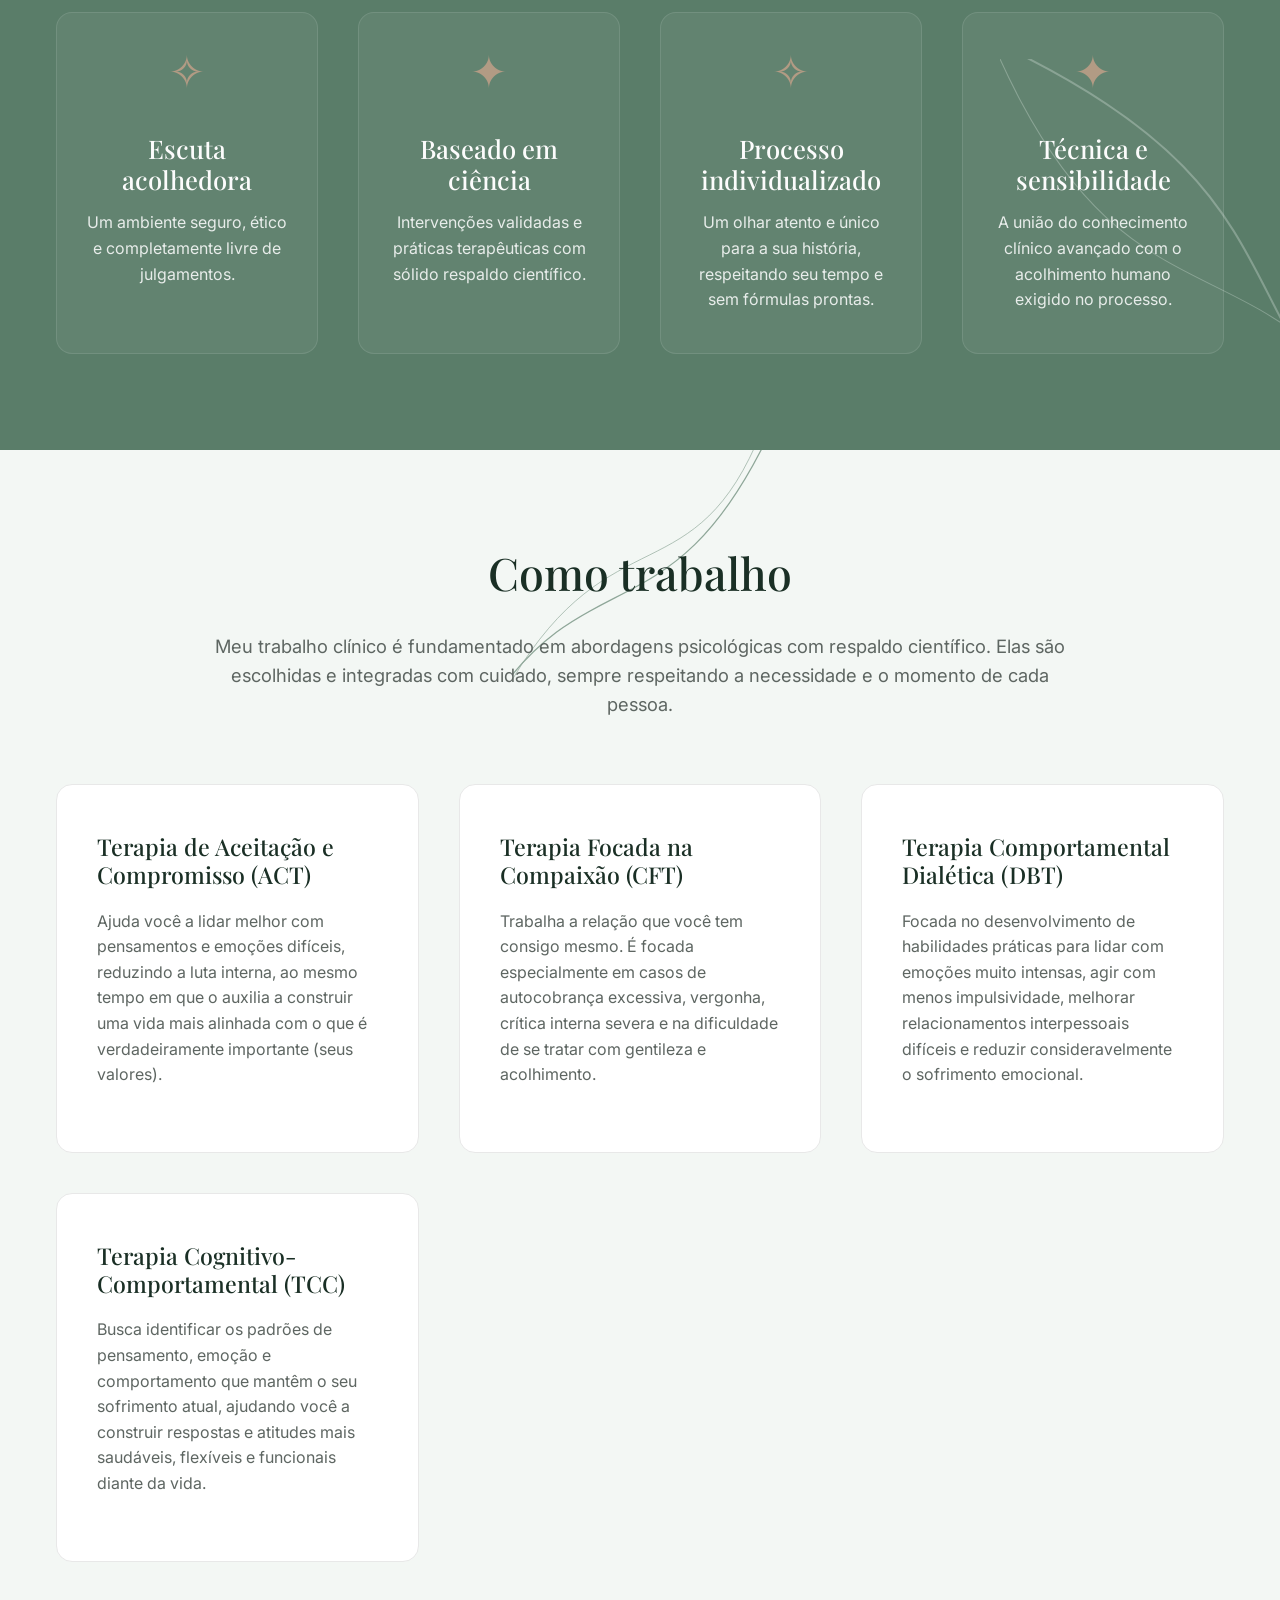
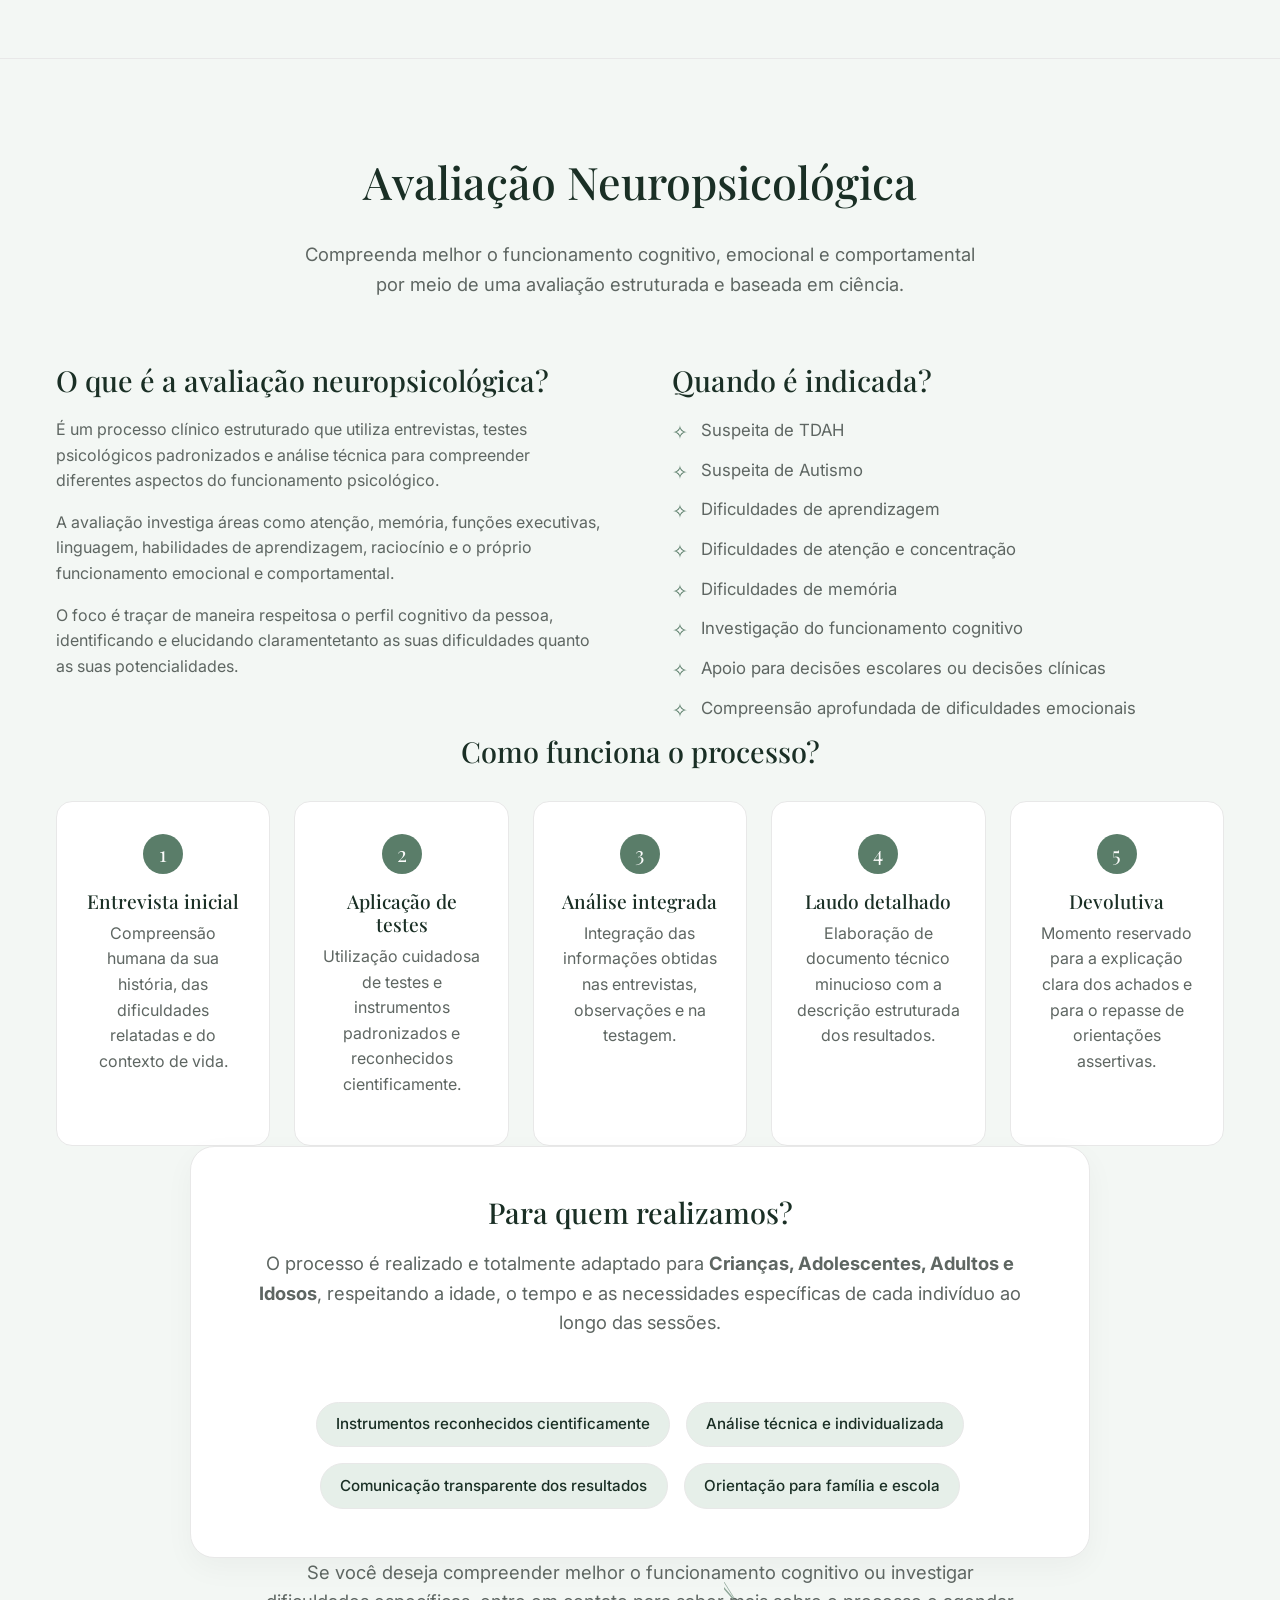
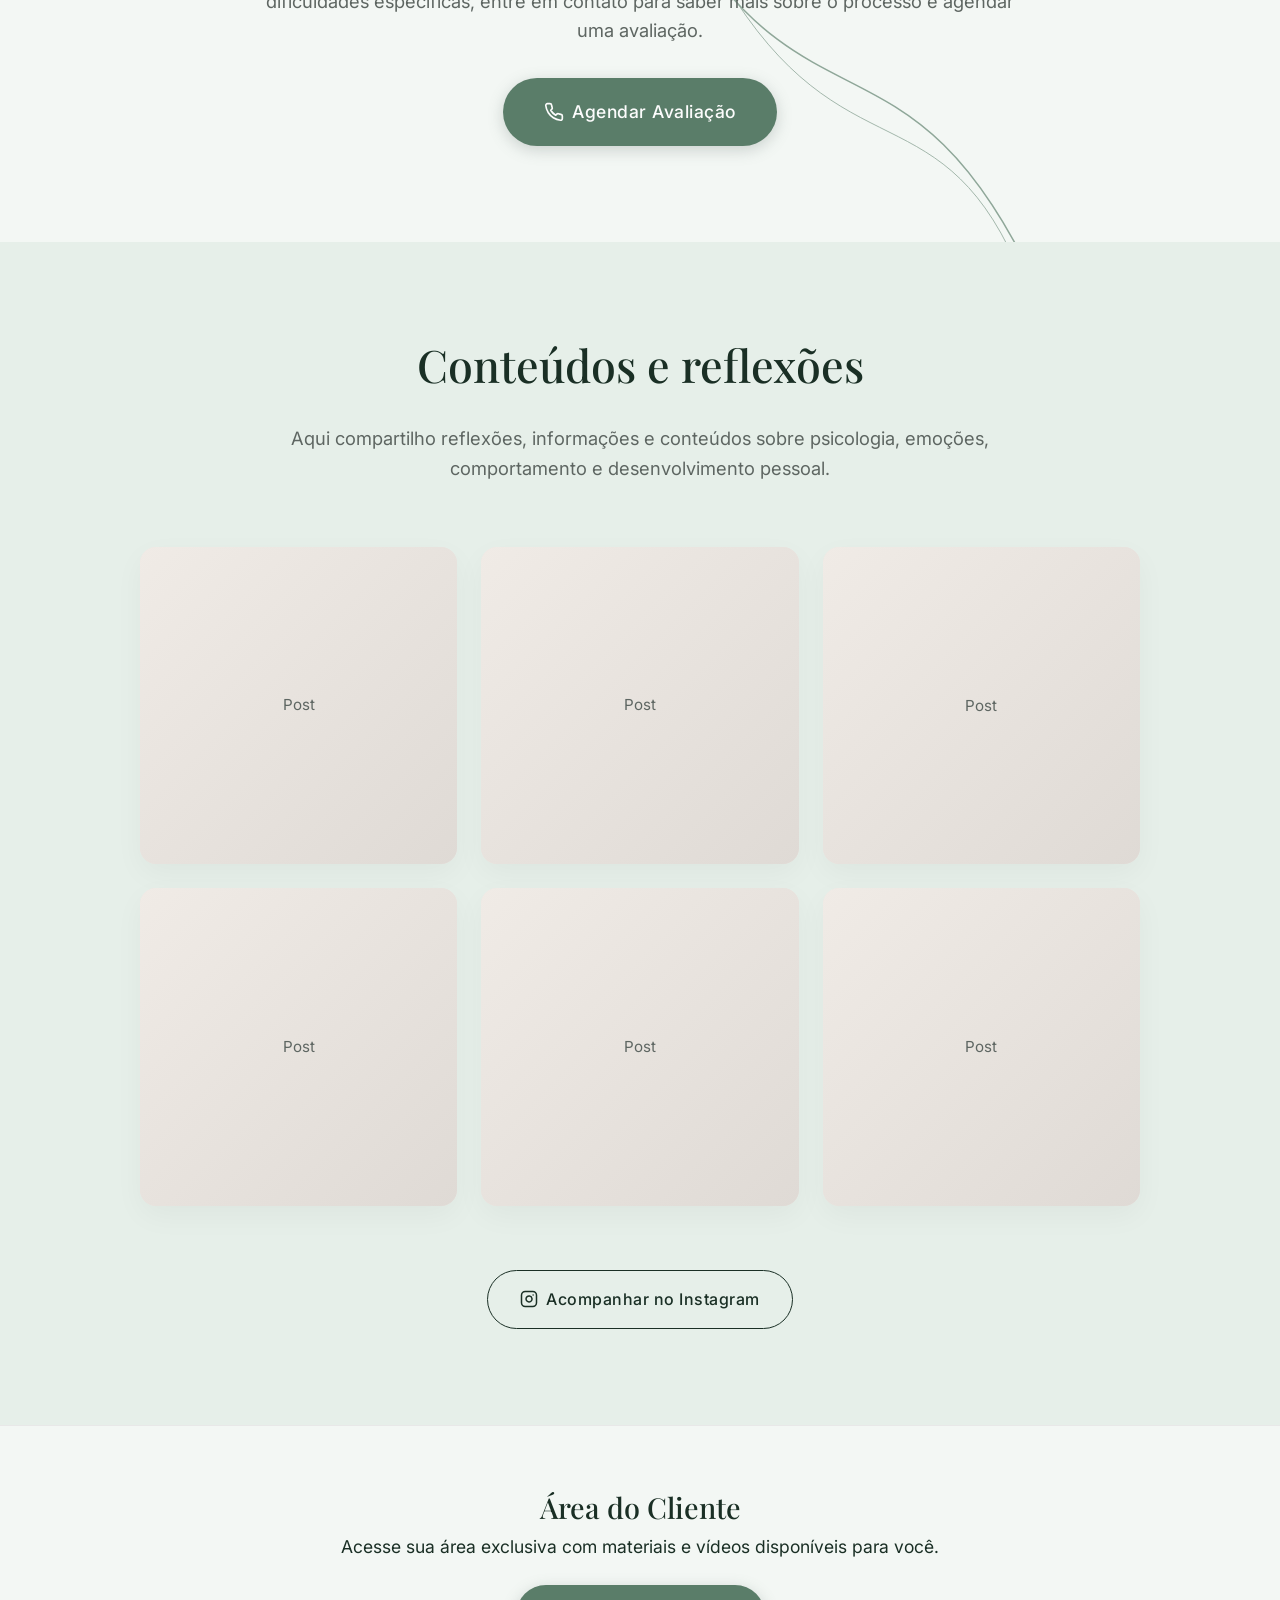
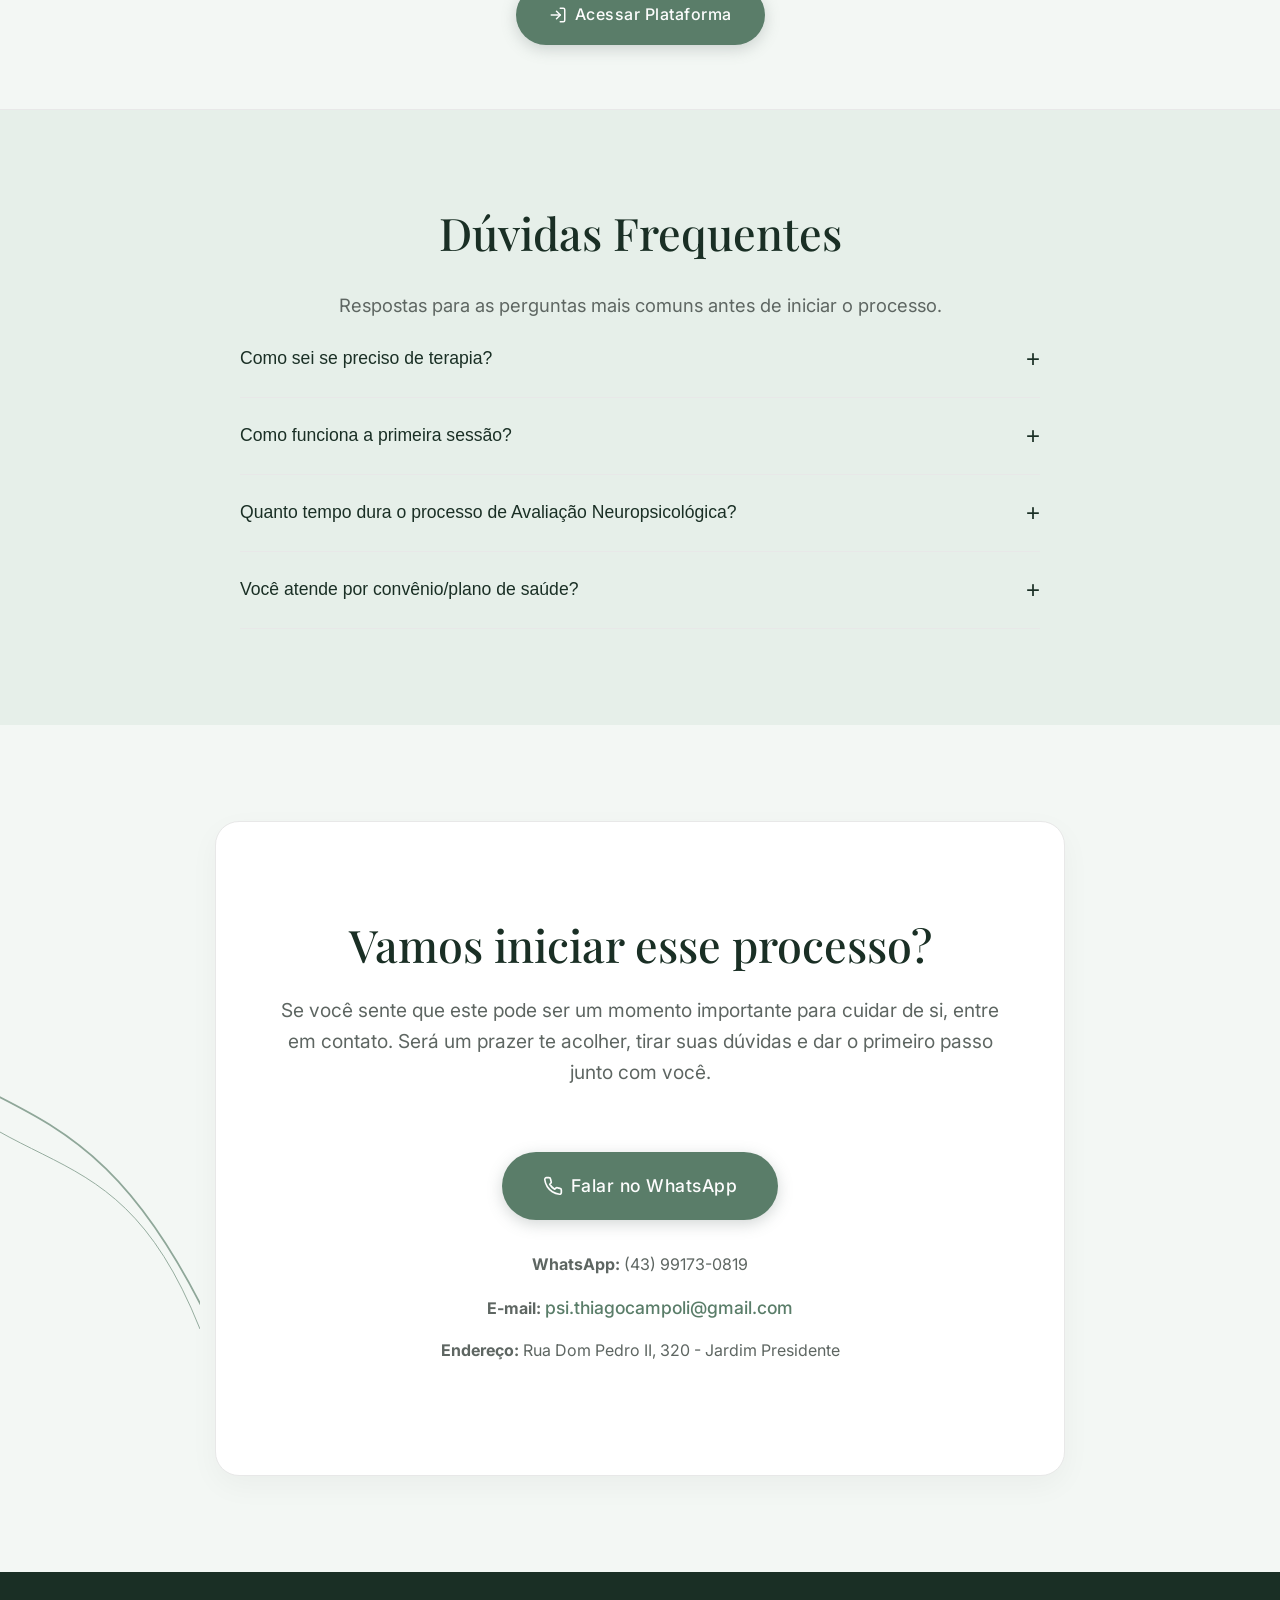
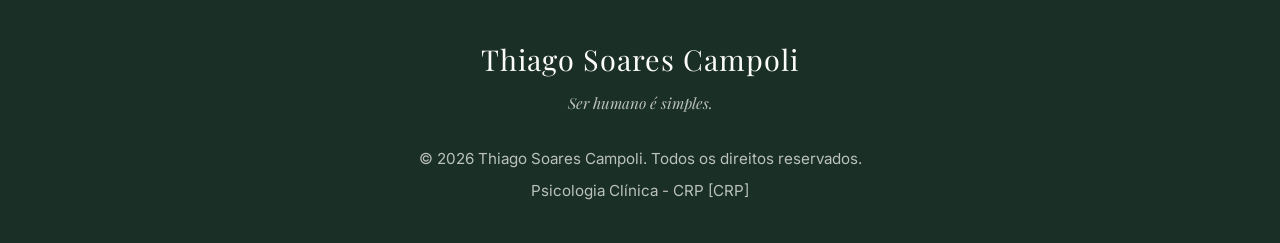
==== commit deba8452: "Add files via upload" ====
--- a/index.html
+++ b/index.html
@@ -174,6 +174,8 @@
                                 <li>Interpretação de Artigos Científicos (Igor Eckert)</li>
                                 <li>Terapia de Aceitação e Compromisso (ACT; Escola de Educação Permanente do Instituto de Psiquiatria da USP)</li>
                                 <li>Psicologia Baseada em Evidências (Clube de Psicologia Baseada em Evidências; Jan Leonardi)</li>
+                                <li>Terapia Comportamental Dialética (Behavioral Tech - DBT Brasil)</li>
+                                <li>Qualificação em Terapia Afirmativa (Editora Afirmativa)</li>
                             </ul>
                         </div>
                     </div>
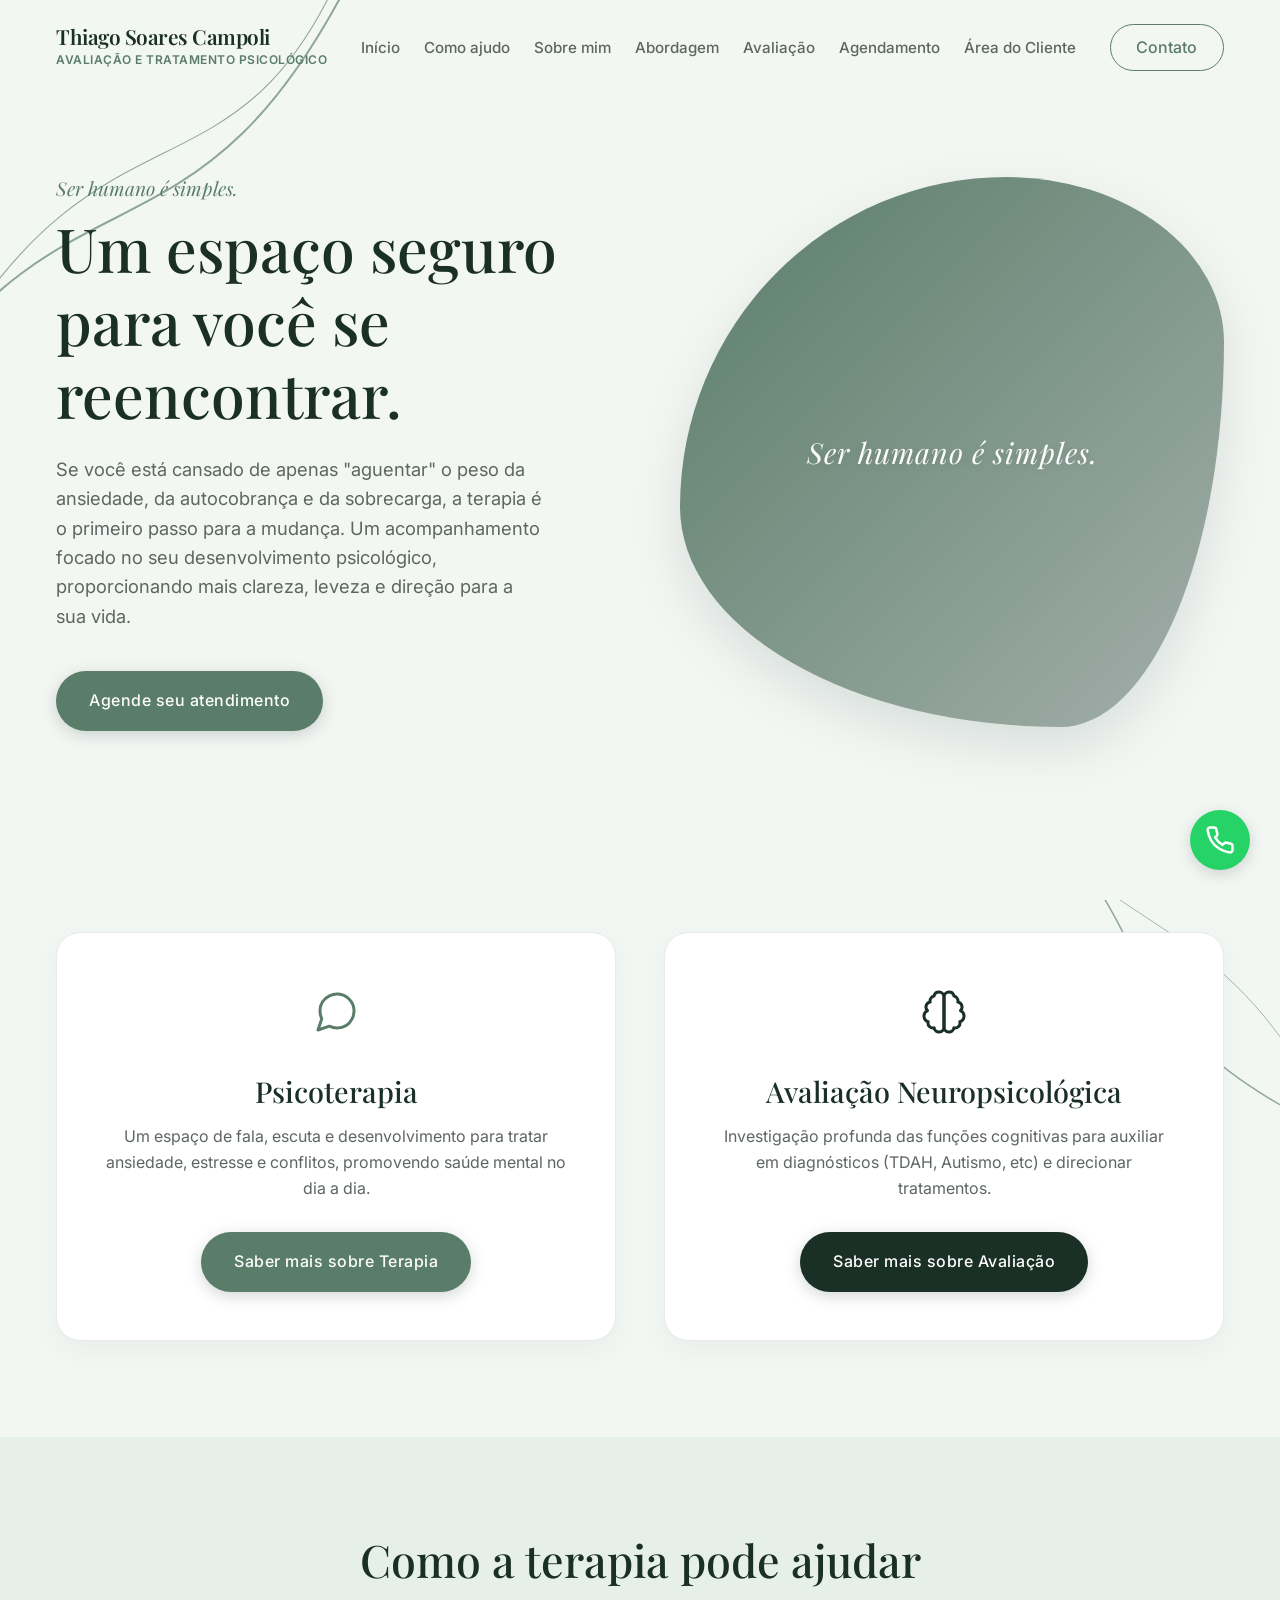
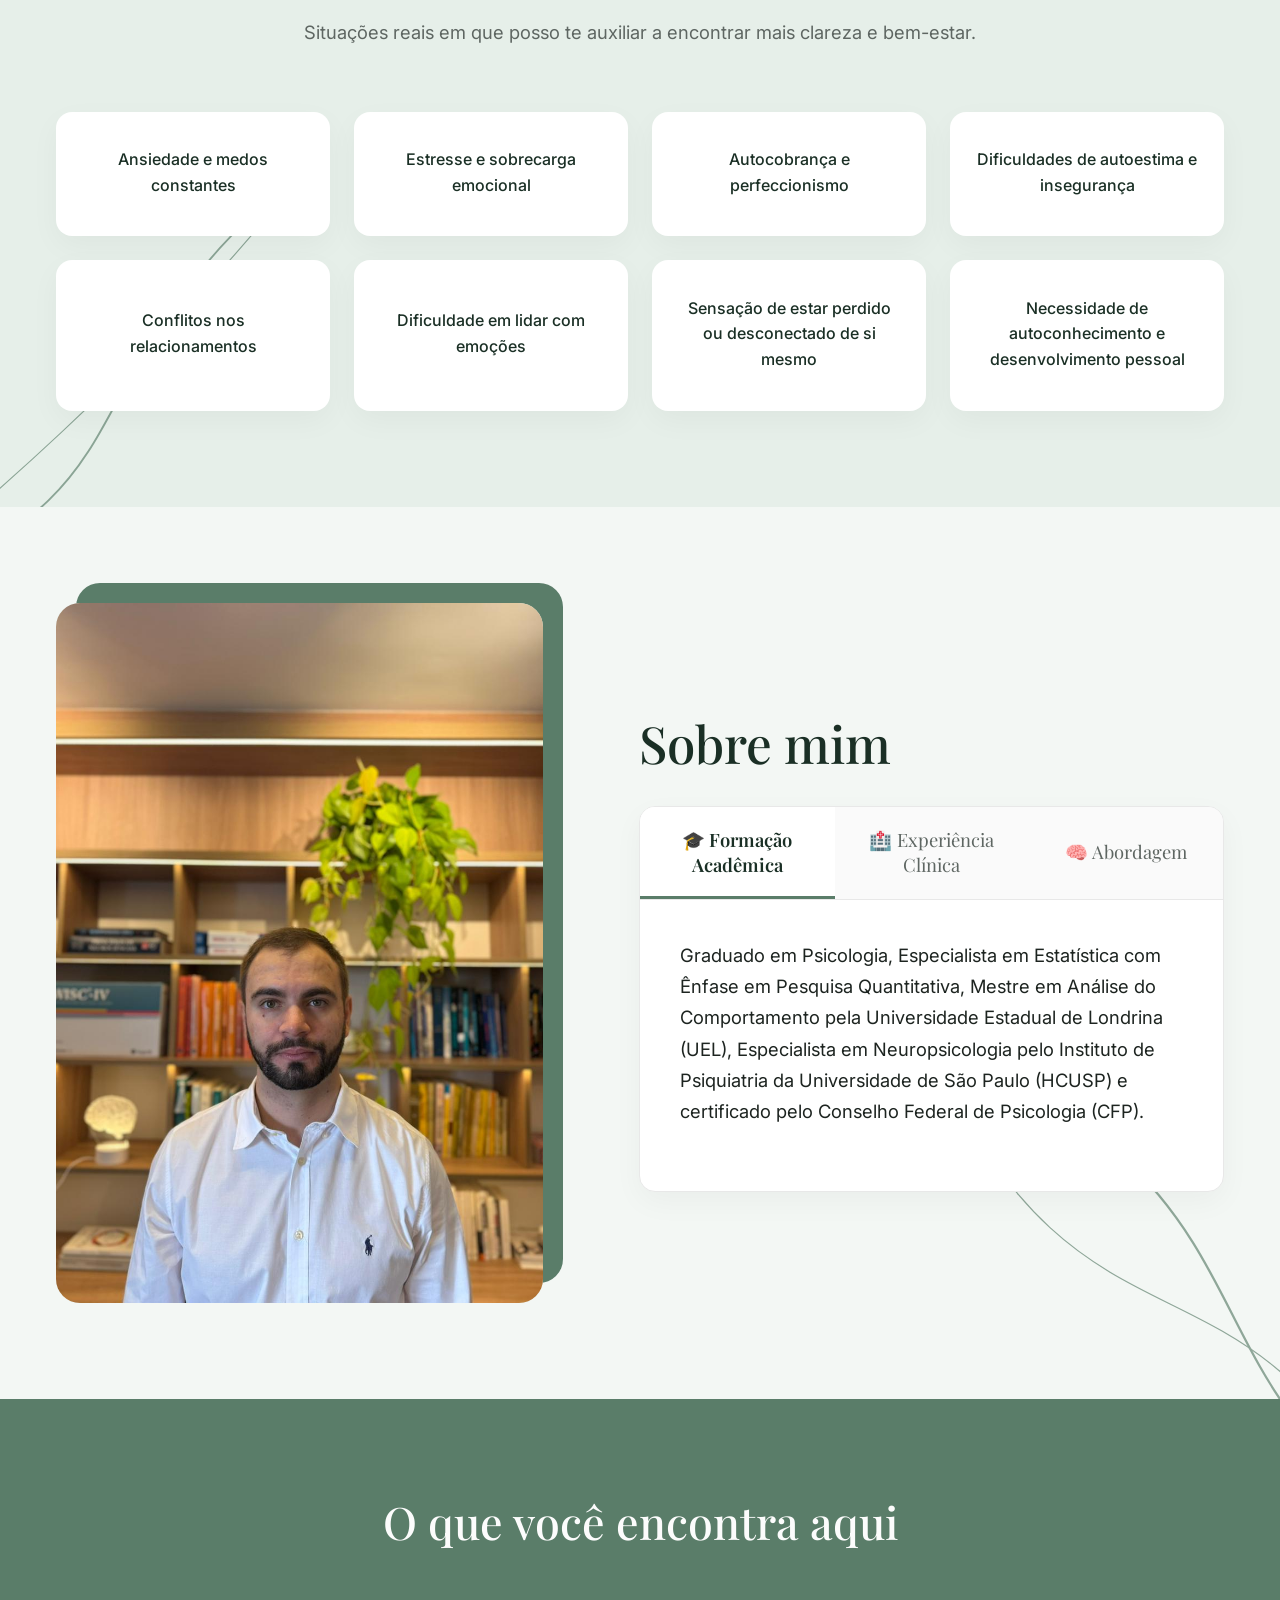
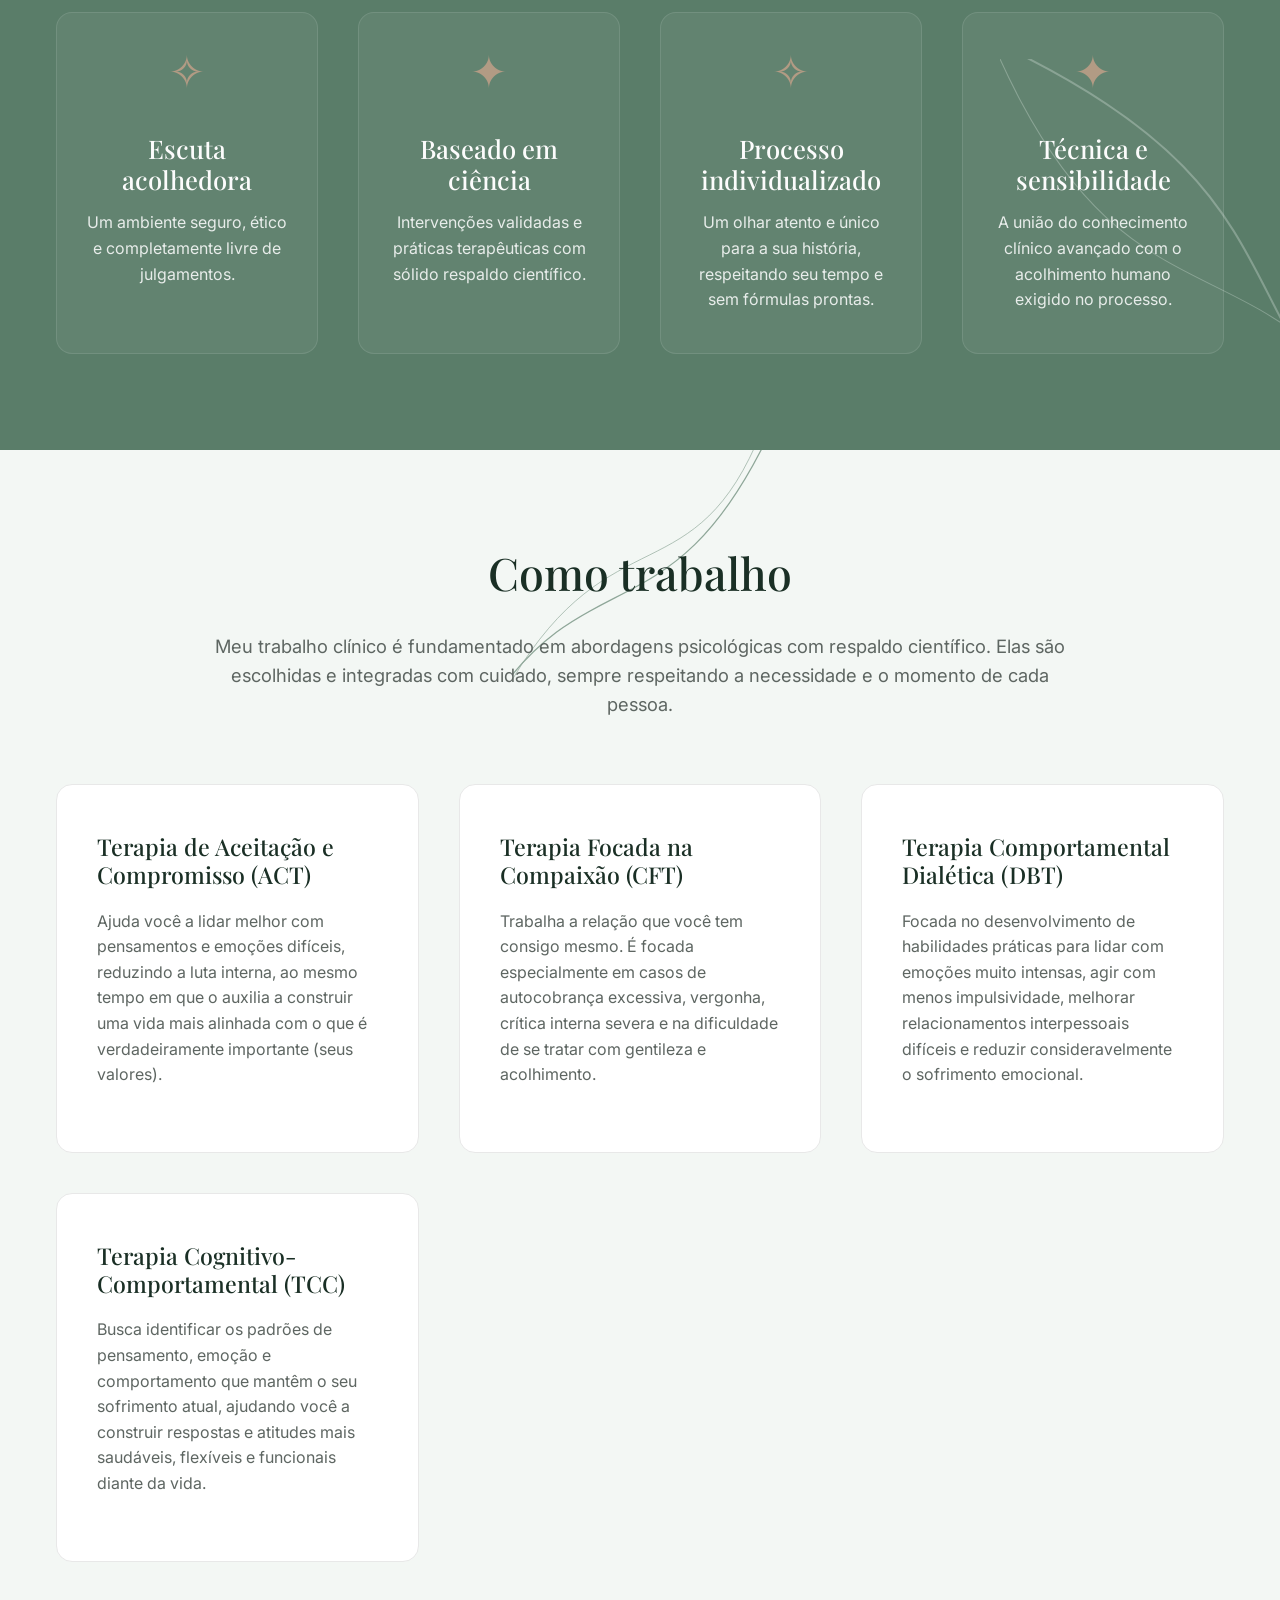
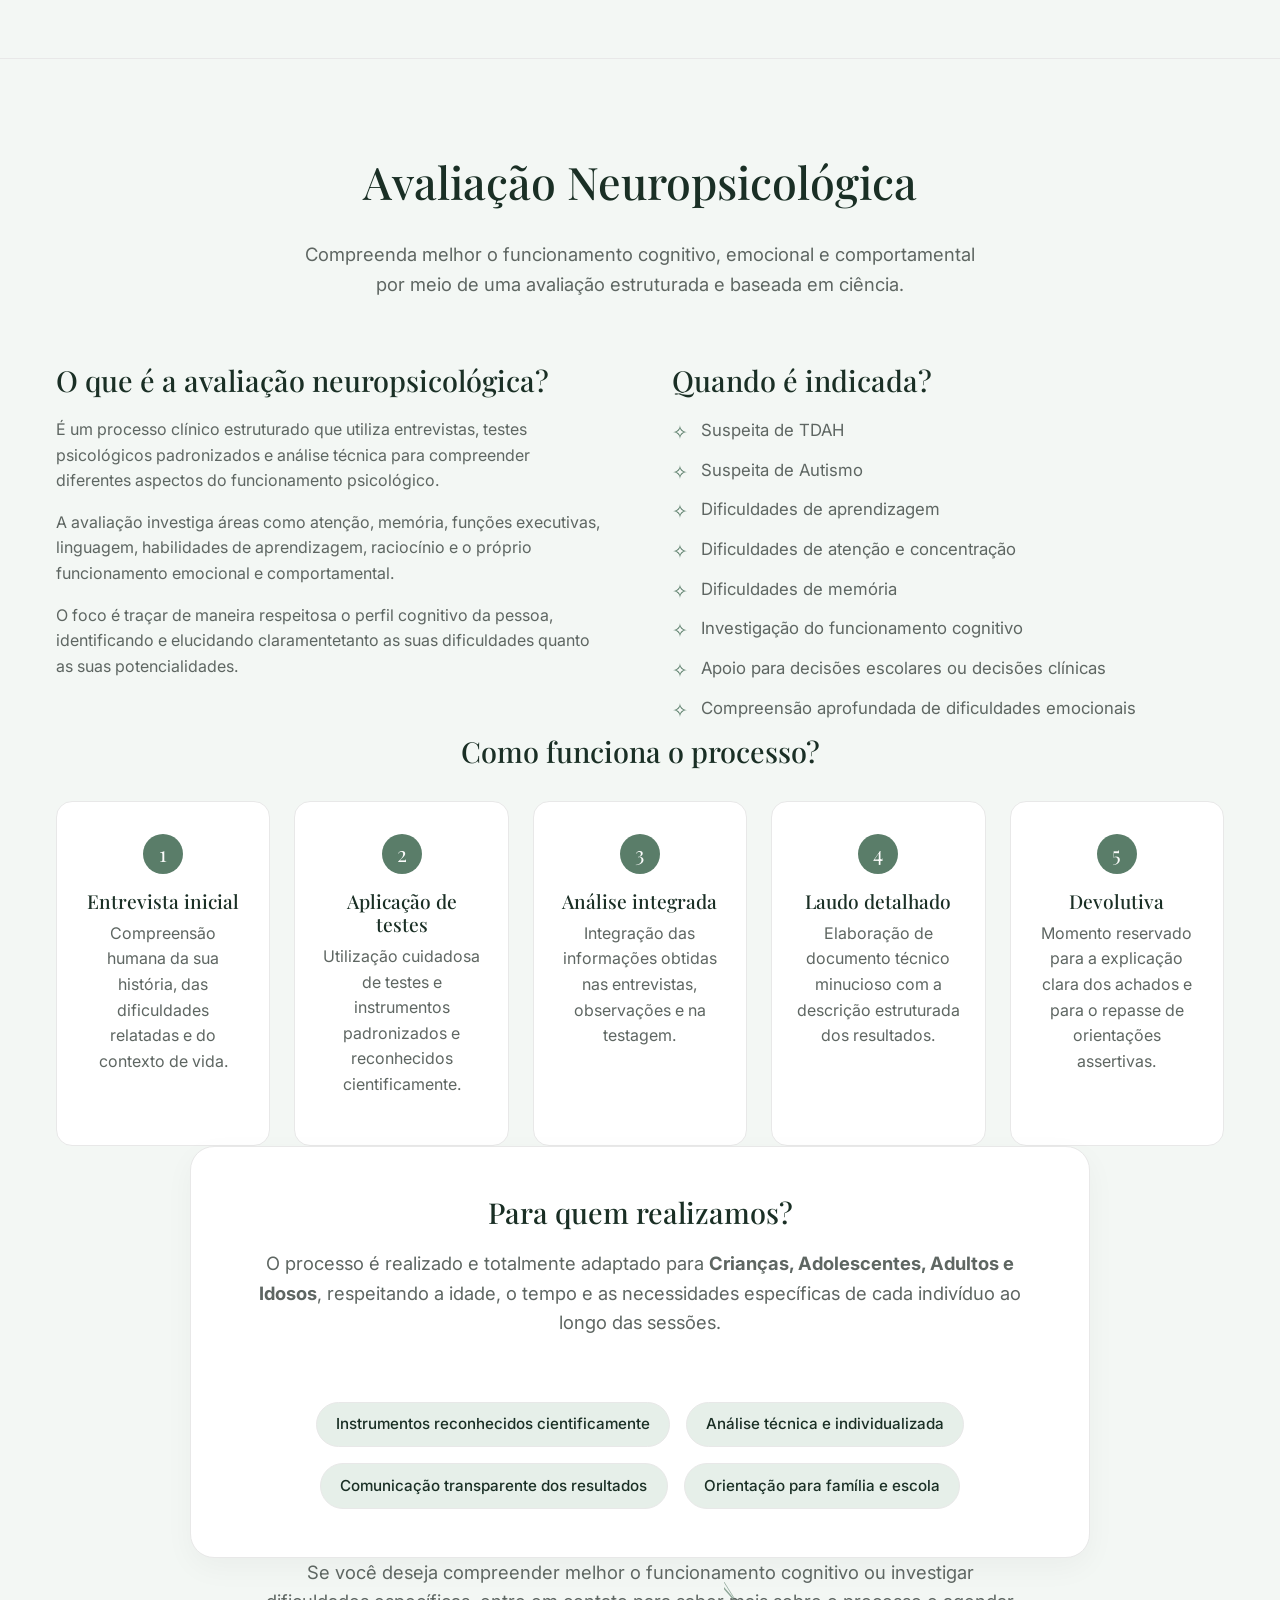
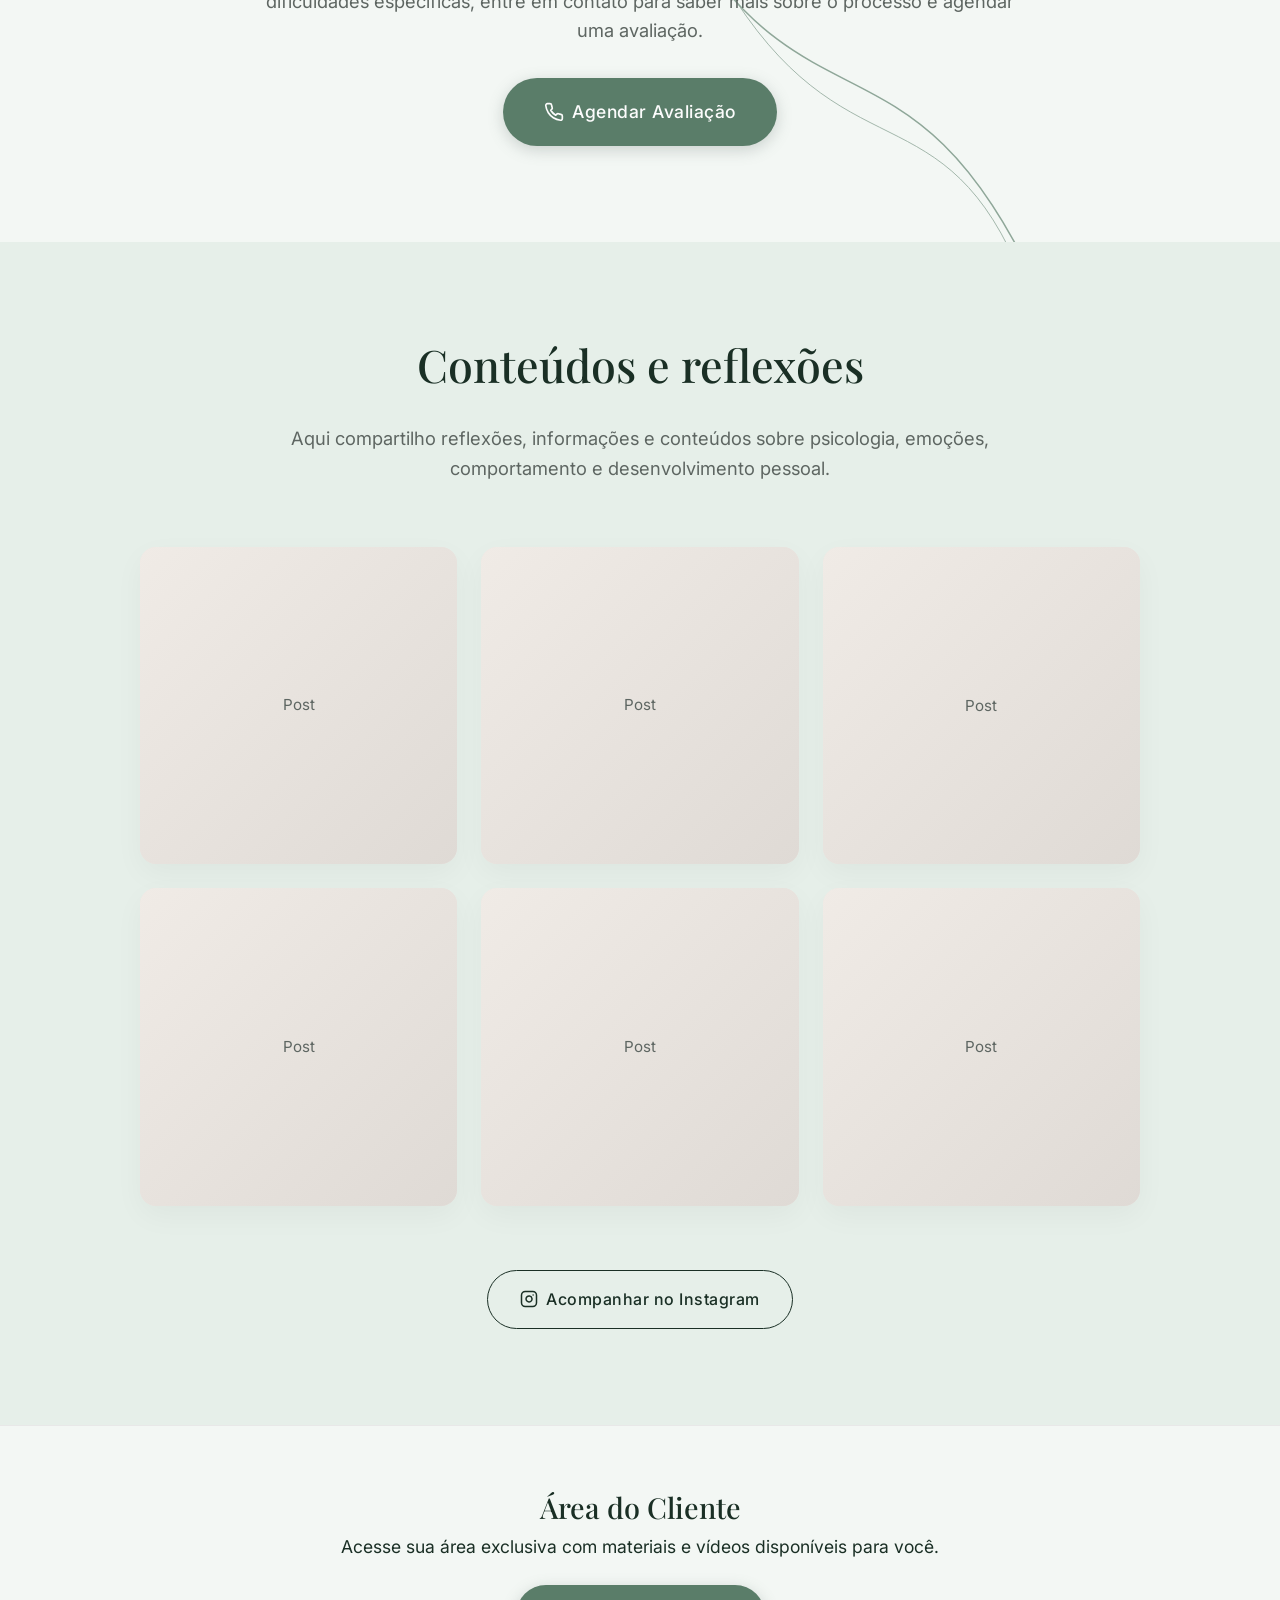
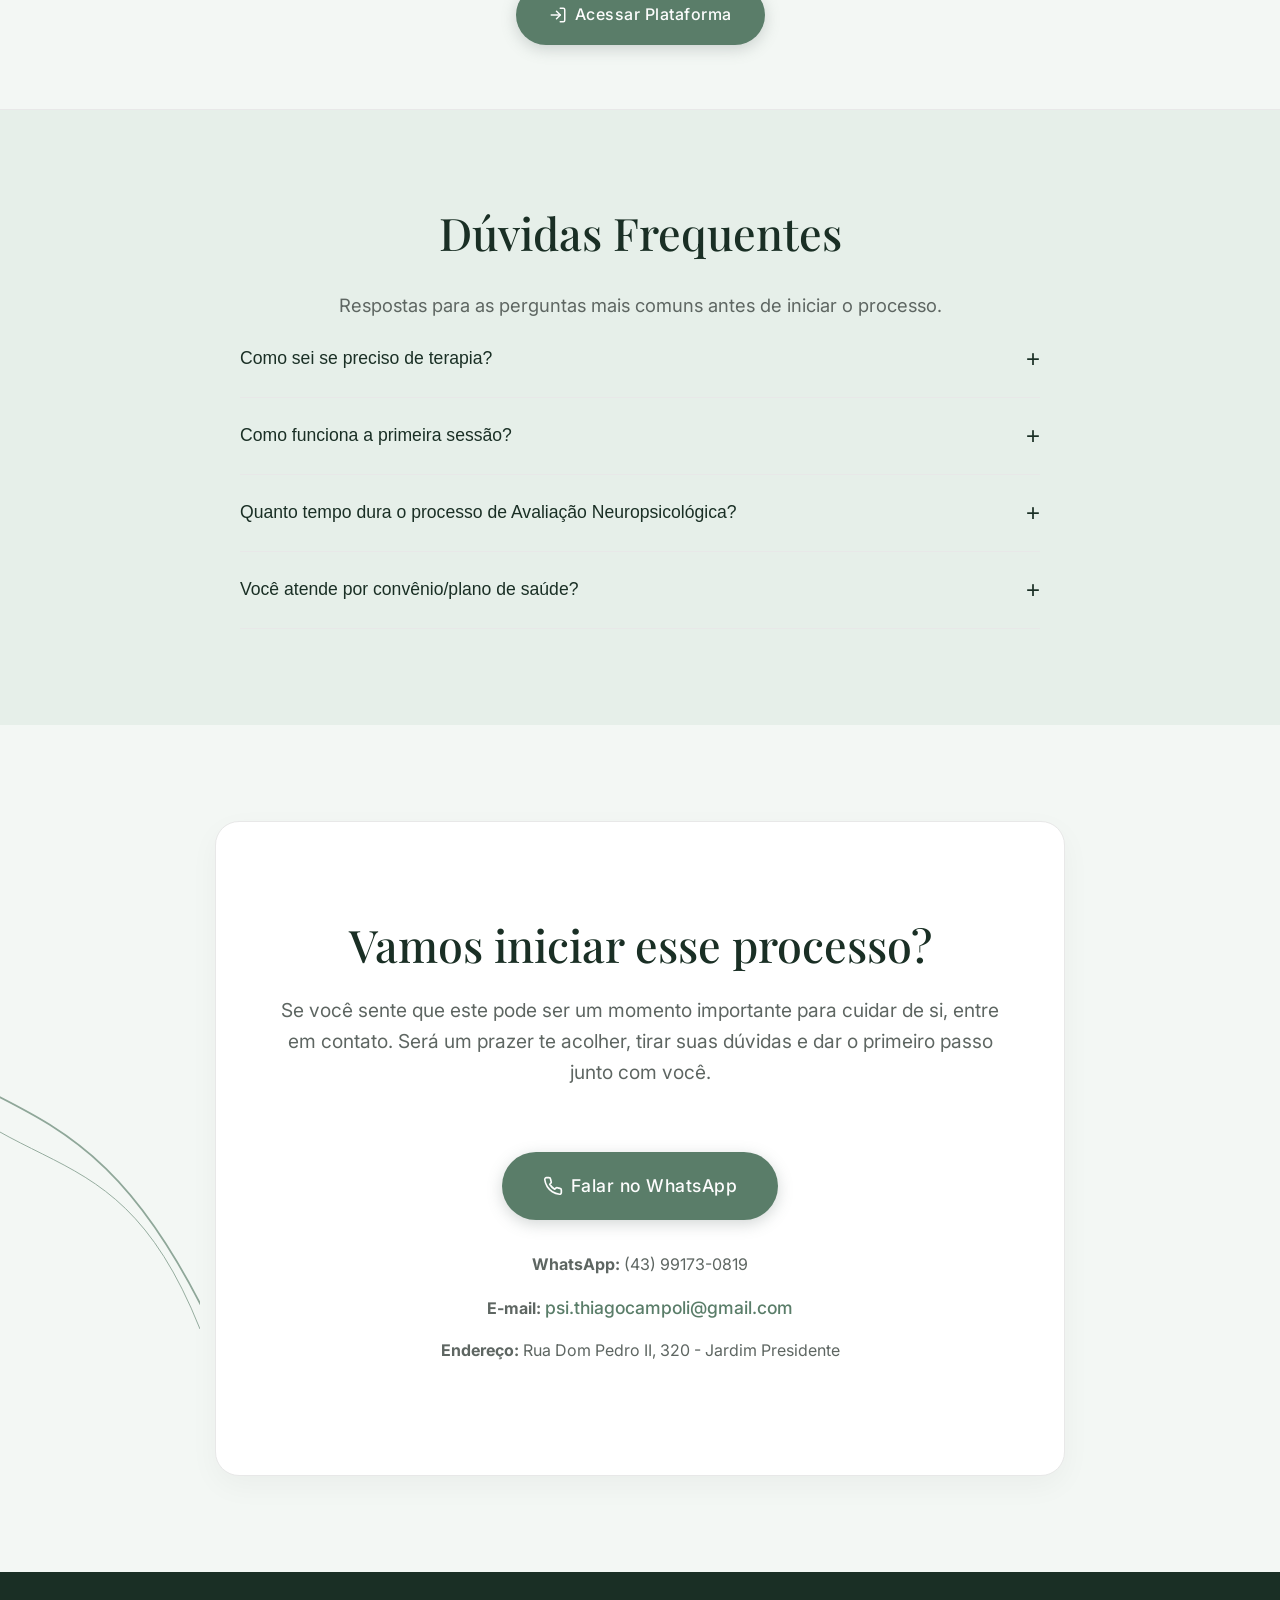
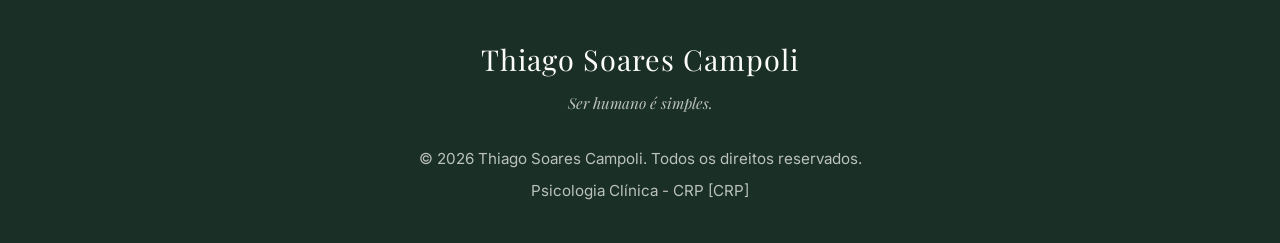
==== commit 3082a925: "Add files via upload" ====
--- a/index.html
+++ b/index.html
@@ -159,24 +159,39 @@
                     <h2 class="section-title">Sobre mim</h2>
                     
 
-                    <div class="about-credentials mt-md">
-                        <div class="credential-item">
-                            <h3 style="font-size: 1.2rem; margin-bottom: 0.8rem; color: var(--color-bg-dark);">Formação e Especializações</h3>
-                            <p style="margin-bottom: 1rem; line-height: 1.6;">Graduado em Psicologia, Especialista em Estatística com Ênfase em Pesquisa Quantitativa, Mestre em Análise do Comportamento pela Universidade Estadual de Londrina (UEL) e Especialista em Neuropsicologia pelo Instituto de Psiquiatria da Universidade de São Paulo (HCUSP).</p>
+                    <div class="about-tabs-container mt-md">
+                        <div class="about-tabs-header">
+                            <button class="tab-btn active" data-tab="formacao">🎓 Formação Acadêmica</button>
+                            <button class="tab-btn" data-tab="clinica">🏥 Experiência Clínica</button>
+                            <button class="tab-btn" data-tab="abordagem">🧠 Abordagem</button>
+                        </div>
+                        <div class="about-tabs-content">
+                            <!-- Formação -->
+                            <div class="tab-pane active" id="tab-formacao">
+                                <p class="tab-text-large">Graduado em Psicologia, Especialista em Estatística com Ênfase em Pesquisa Quantitativa, Mestre em Análise do Comportamento pela Universidade Estadual de Londrina (UEL), Especialista em Neuropsicologia pelo Instituto de Psiquiatria da Universidade de São Paulo (HCUSP) e certificado pelo Conselho Federal de Psicologia (CFP).</p>
+                            </div>
                             
-                            <strong style="display: block; margin-bottom: 0.5rem;">Formação em:</strong>
-                            <ul style="margin-left: 1.5rem; line-height: 1.6; color: var(--color-text-body);">
-                                <li>Nivel 1 em Radically Open Dialectical Behavior Therapy (RO-DBT)</li>
-                                <li>Introdução ao Bom Manejo Clinico (GPM; Instituto de Psiquiatria da USP)</li>
-                                <li>Treinador de Grupo de Habilidades DBT (Vincular)</li>
-                                <li>Psicologia Baseada em Processos (PBP; Diadelab)</li>
-                                <li>Psicometria e Análise de Dados (Psicometria Online Academy)</li>
-                                <li>Interpretação de Artigos Científicos (Igor Eckert)</li>
-                                <li>Terapia de Aceitação e Compromisso (ACT; Escola de Educação Permanente do Instituto de Psiquiatria da USP)</li>
-                                <li>Psicologia Baseada em Evidências (Clube de Psicologia Baseada em Evidências; Jan Leonardi)</li>
-                                <li>Terapia Comportamental Dialética (Behavioral Tech - DBT Brasil)</li>
-                                <li>Qualificação em Terapia Afirmativa (Editora Afirmativa)</li>
-                            </ul>
+                            <!-- Clínica -->
+                            <div class="tab-pane" id="tab-clinica">
+                                <ul class="interactive-list">
+                                    <li><strong>Introdução ao Bom Manejo Clínico (GPM)</strong> <span>Instituto de Psiquiatria da USP</span></li>
+                                    <li><strong>Psicologia Baseada em Processos (PBP)</strong> <span>Diadelab</span></li>
+                                    <li><strong>Psicometria e Análise de Dados</strong> <span>Psicometria Online Academy</span></li>
+                                    <li><strong>Interpretação de Artigos Científicos</strong> <span>Igor Eckert</span></li>
+                                </ul>
+                            </div>
+                            
+                            <!-- Abordagem -->
+                            <div class="tab-pane" id="tab-abordagem">
+                                <ul class="interactive-list">
+                                    <li><strong>Terapia de Aceitação e Compromisso (ACT)</strong> <span>Escola de Educação Permanente do Instituto de Psiquiatria da USP</span></li>
+                                    <li><strong>Terapia Comportamental Dialética (DBT)</strong> <span>Behavioral Tech - DBT Brasil</span></li>
+                                    <li><strong>Radically Open DBT (RO-DBT)</strong> <span>Nível 1</span></li>
+                                    <li><strong>Treinador de Grupo de Habilidades DBT</strong> <span>Vincular</span></li>
+                                    <li><strong>Psicologia Baseada em Evidências</strong> <span>Clube de PBE - Jan Leonardi</span></li>
+                                    <li><strong>Qualificação em Terapia Afirmativa</strong> <span>Editora Afirmativa</span></li>
+                                </ul>
+                            </div>
                         </div>
                     </div>
                 </div>
--- a/styles.css
+++ b/styles.css
@@ -515,25 +515,106 @@
     margin-bottom: 1.5rem;
 }
 
-.about-credentials {
-    padding-top: 2rem;
-    border-top: 1px solid var(--color-border);
+.about-tabs-container {
+    background-color: var(--color-card-bg);
+    border-radius: var(--border-radius-md);
+    box-shadow: var(--box-shadow-soft);
+    border: 1px solid var(--color-border);
+    overflow: hidden;
+    margin-top: 2rem;
+}
+
+.about-tabs-header {
+    display: flex;
+    border-bottom: 1px solid var(--color-border);
+    background-color: #FAFAFA;
+}
+
+.tab-btn {
+    flex: 1;
+    padding: 1.2rem 1rem;
+    background: none;
+    border: none;
+    font-family: var(--font-heading);
+    font-size: 1.15rem;
+    color: var(--color-text-light);
+    cursor: pointer;
+    transition: all var(--transition-fast);
+    border-bottom: 3px solid transparent;
+}
+
+.tab-btn:hover {
+    color: var(--color-bg-dark);
+    background-color: rgba(90, 125, 105, 0.04);
+}
+
+.tab-btn.active {
+    color: var(--color-bg-dark);
+    border-bottom-color: var(--color-bg-primary);
+    background-color: #FFFFFF;
+    font-weight: 600;
+}
+
+.about-tabs-content {
+    padding: 2.5rem;
+    min-height: 250px;
+}
+
+.tab-pane {
+    display: none;
+    animation: fadeIn 0.4s ease-out;
+}
+
+.tab-pane.active {
+    display: block;
+}
+
+@keyframes fadeIn {
+    from { opacity: 0; transform: translateY(8px); }
+    to { opacity: 1; transform: translateY(0); }
+}
+
+.tab-text-large {
+    font-size: 1.15rem;
+    line-height: 1.7;
+    color: var(--color-text-main);
+}
+
+.interactive-list {
+    list-style: none;
+    padding: 0;
+    margin: 0;
     display: flex;
     flex-direction: column;
-    gap: 1.5rem;
-}
-
-.credential-item strong {
-    display: block;
-    color: var(--color-bg-dark);
+    gap: 1rem;
+}
+
+.interactive-list li {
+    display: flex;
+    flex-direction: column;
+    padding: 1.2rem 1.5rem;
+    background-color: #FAFAFA;
+    border-left: 3px solid var(--color-bg-primary);
+    border-radius: 0 var(--border-radius-sm) var(--border-radius-sm) 0;
+    transition: transform 0.25s ease, box-shadow 0.25s ease;
+}
+
+.interactive-list li:hover {
+    transform: translateX(8px);
+    box-shadow: 0 4px 12px rgba(0,0,0,0.06);
+    background-color: #FFFFFF;
+}
+
+.interactive-list li strong {
+    color: var(--color-bg-dark);
+    font-size: 1.15rem;
     margin-bottom: 0.3rem;
-    font-family: var(--font-heading);
-    font-size: 1.2rem;
-}
-
-.credential-item p {
-    margin: 0;
-    font-size: 1.05rem;
+    font-weight: 600;
+}
+
+.interactive-list li span {
+    color: var(--color-text-light);
+    font-size: 0.95rem;
 }
 
 /* =========================================
@@ -935,6 +1016,10 @@
         height: 500px;
     }
     
+    .profile-anim-wrapper {
+        height: 500px;
+    }
+    
     .about-image .image-wrapper {
         box-shadow: 0 20px 0 var(--color-bg-primary);
     }
@@ -966,6 +1051,20 @@
 
     .contact-card {
         padding: 4rem 2rem;
+    }
+    
+    .about-tabs-header {
+        flex-direction: column;
+    }
+    .tab-btn {
+        border-bottom: 1px solid var(--color-border);
+        border-left: 3px solid transparent;
+        text-align: left;
+        padding: 1rem 1.5rem;
+    }
+    .tab-btn.active {
+        border-bottom-color: var(--color-border);
+        border-left-color: var(--color-bg-primary);
     }
 }
 
@@ -977,7 +1076,7 @@
         width: 100%; 
         justify-content: center; 
     }
-    .image-hero, .image-about { height: 400px; }
+    .image-hero, .image-about, .profile-anim-wrapper { height: 400px; }
     
     .ig-grid {
         grid-template-columns: 1fr;
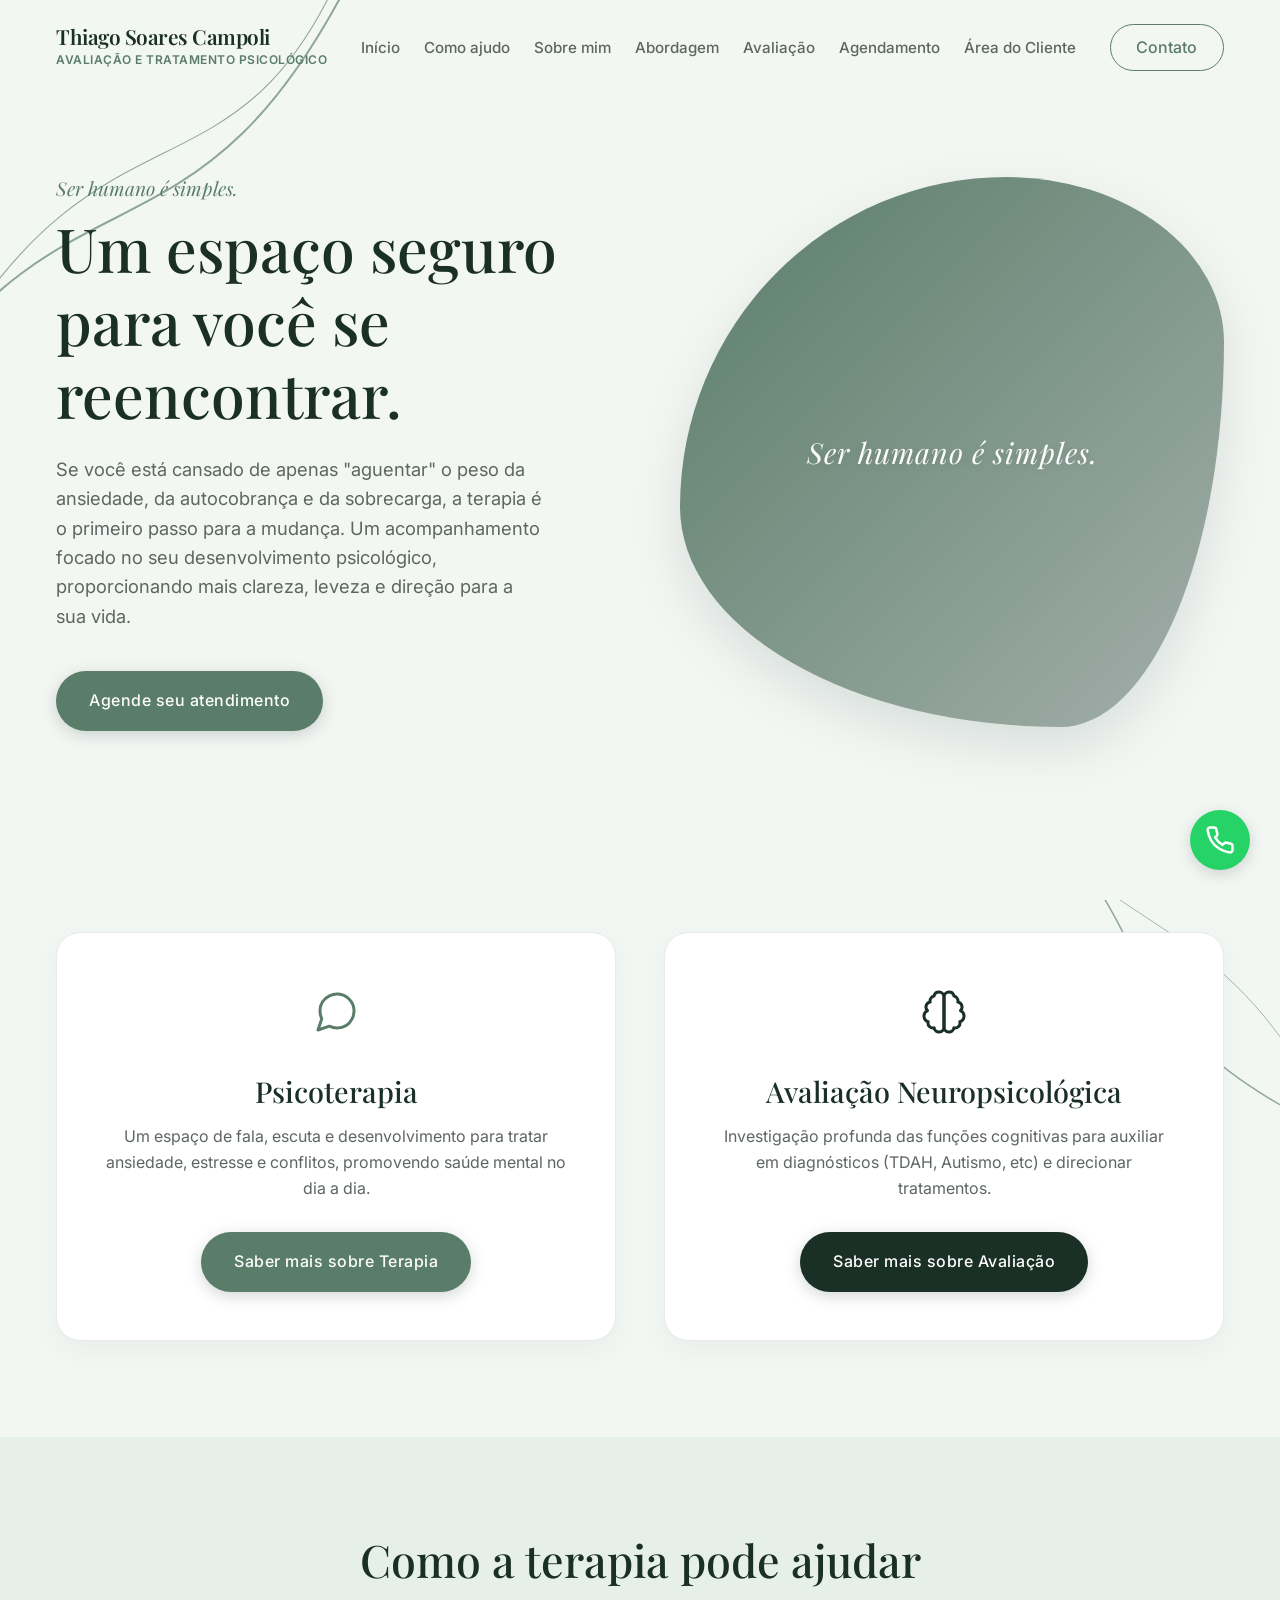
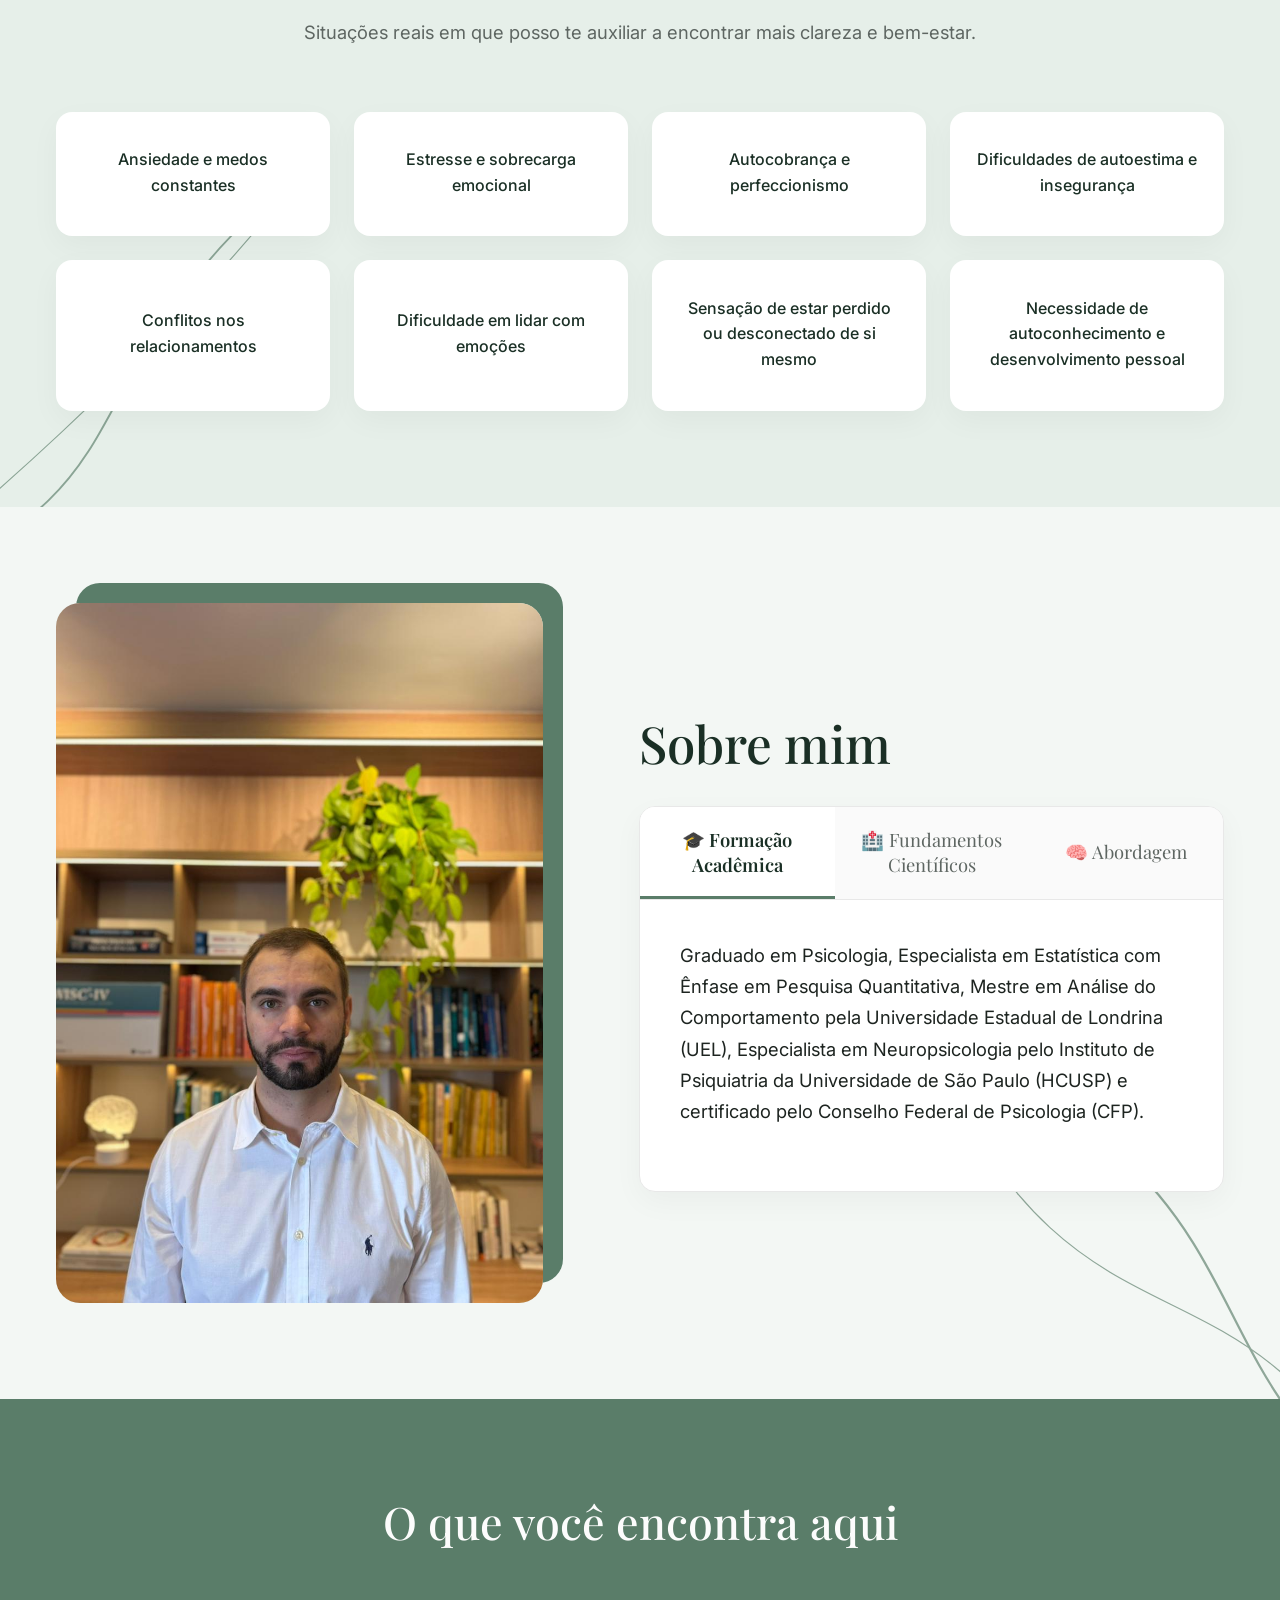
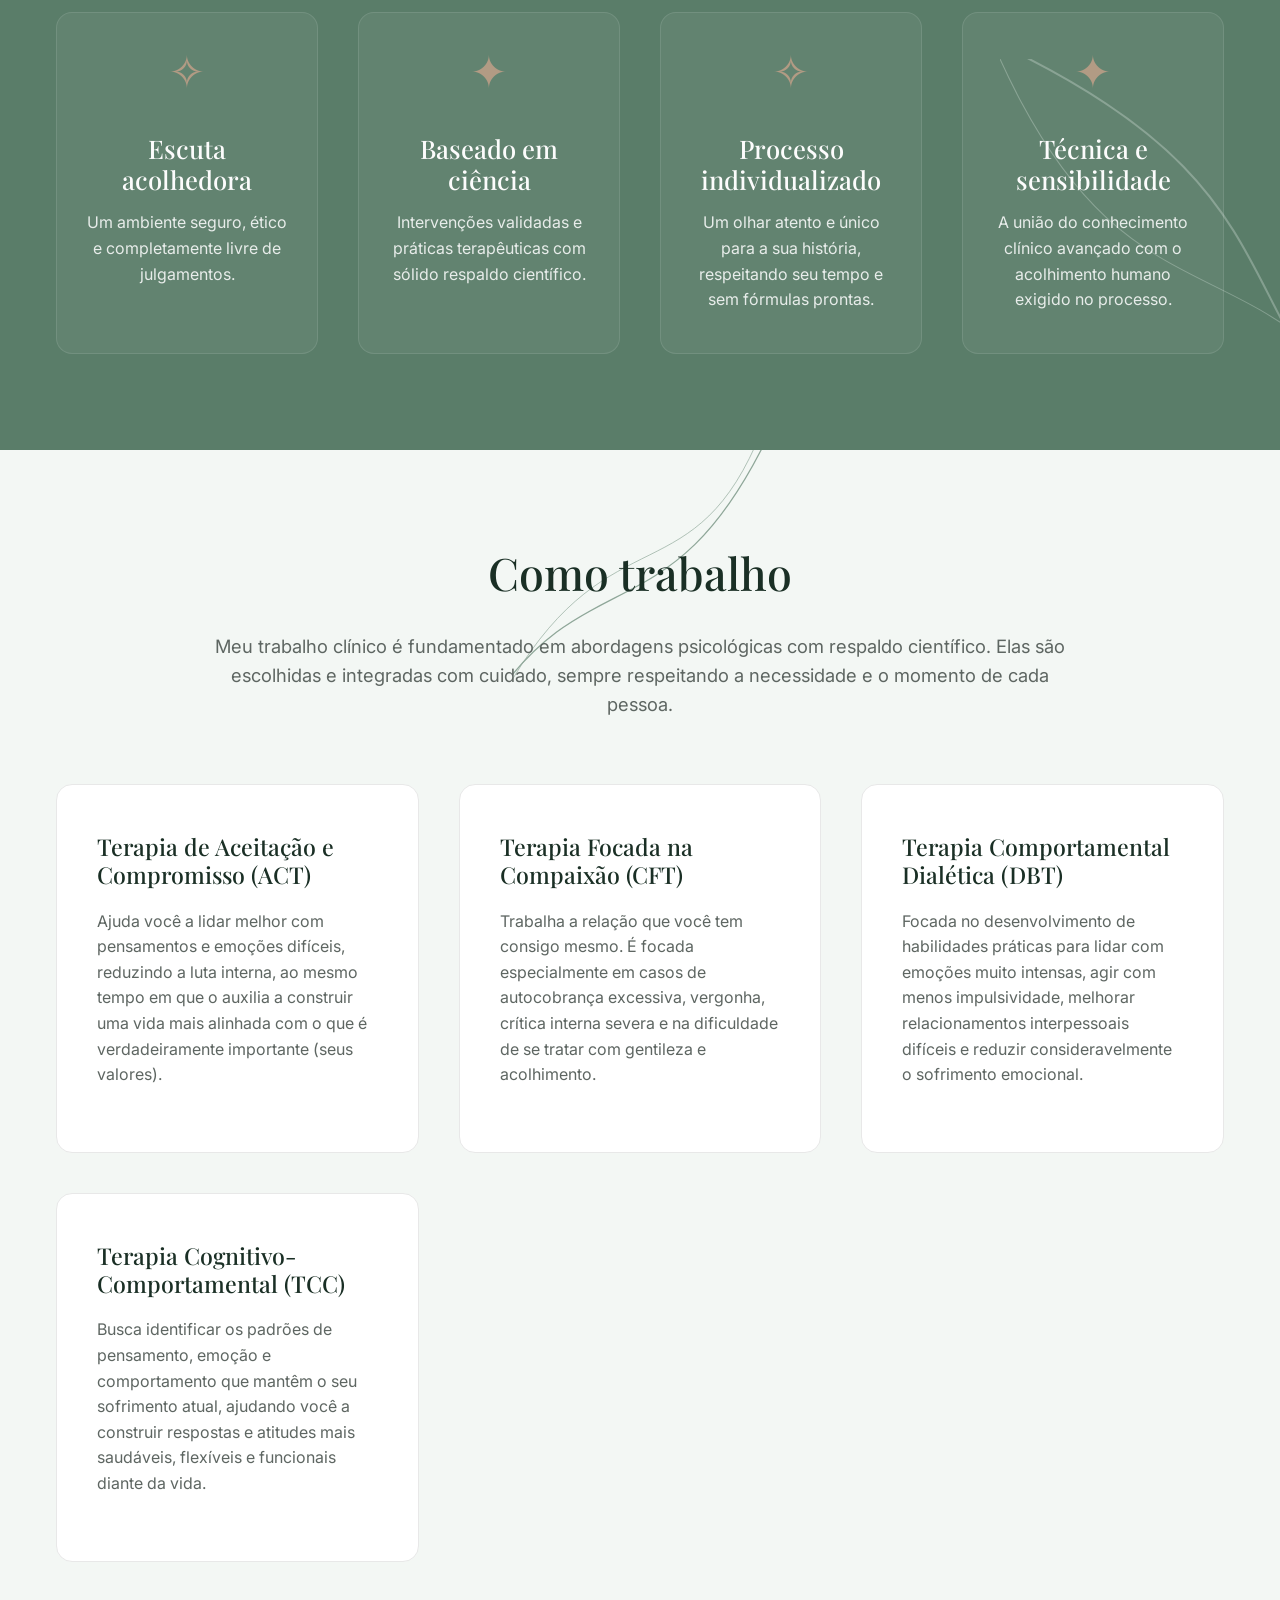
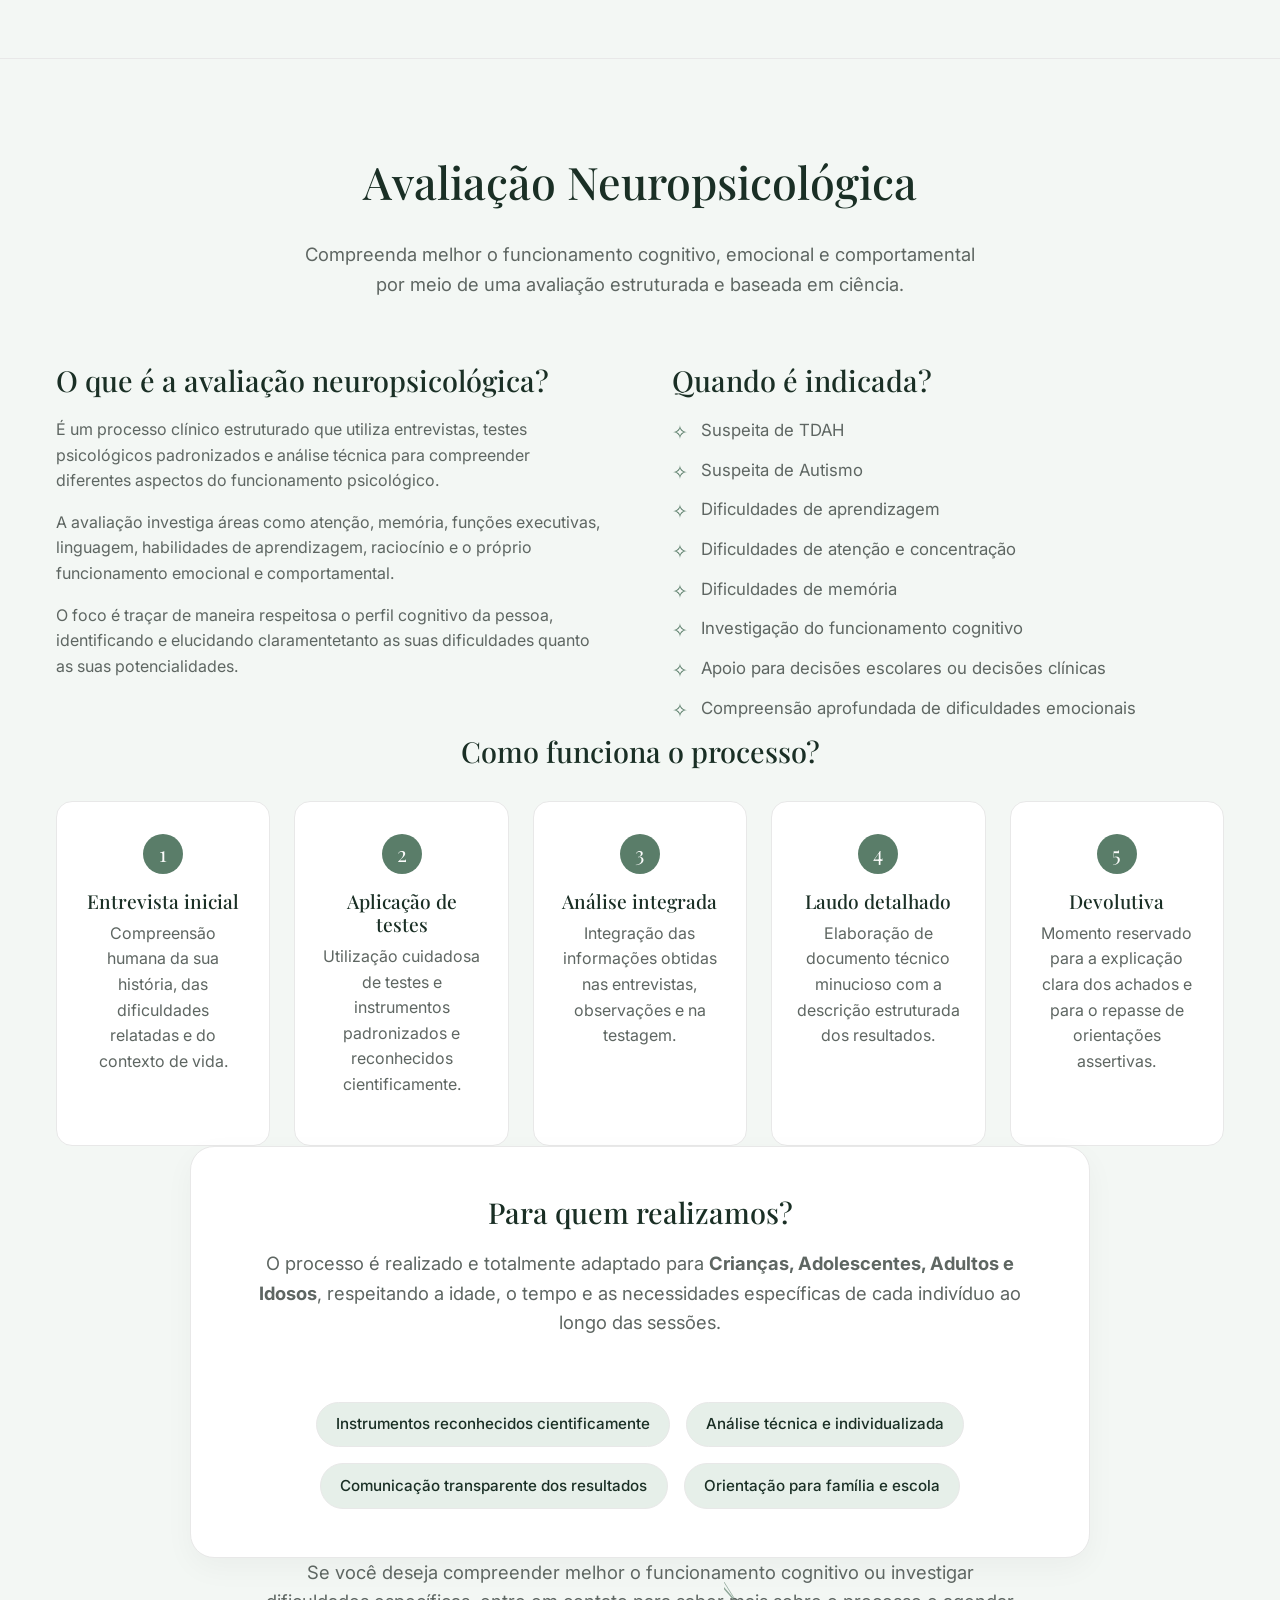
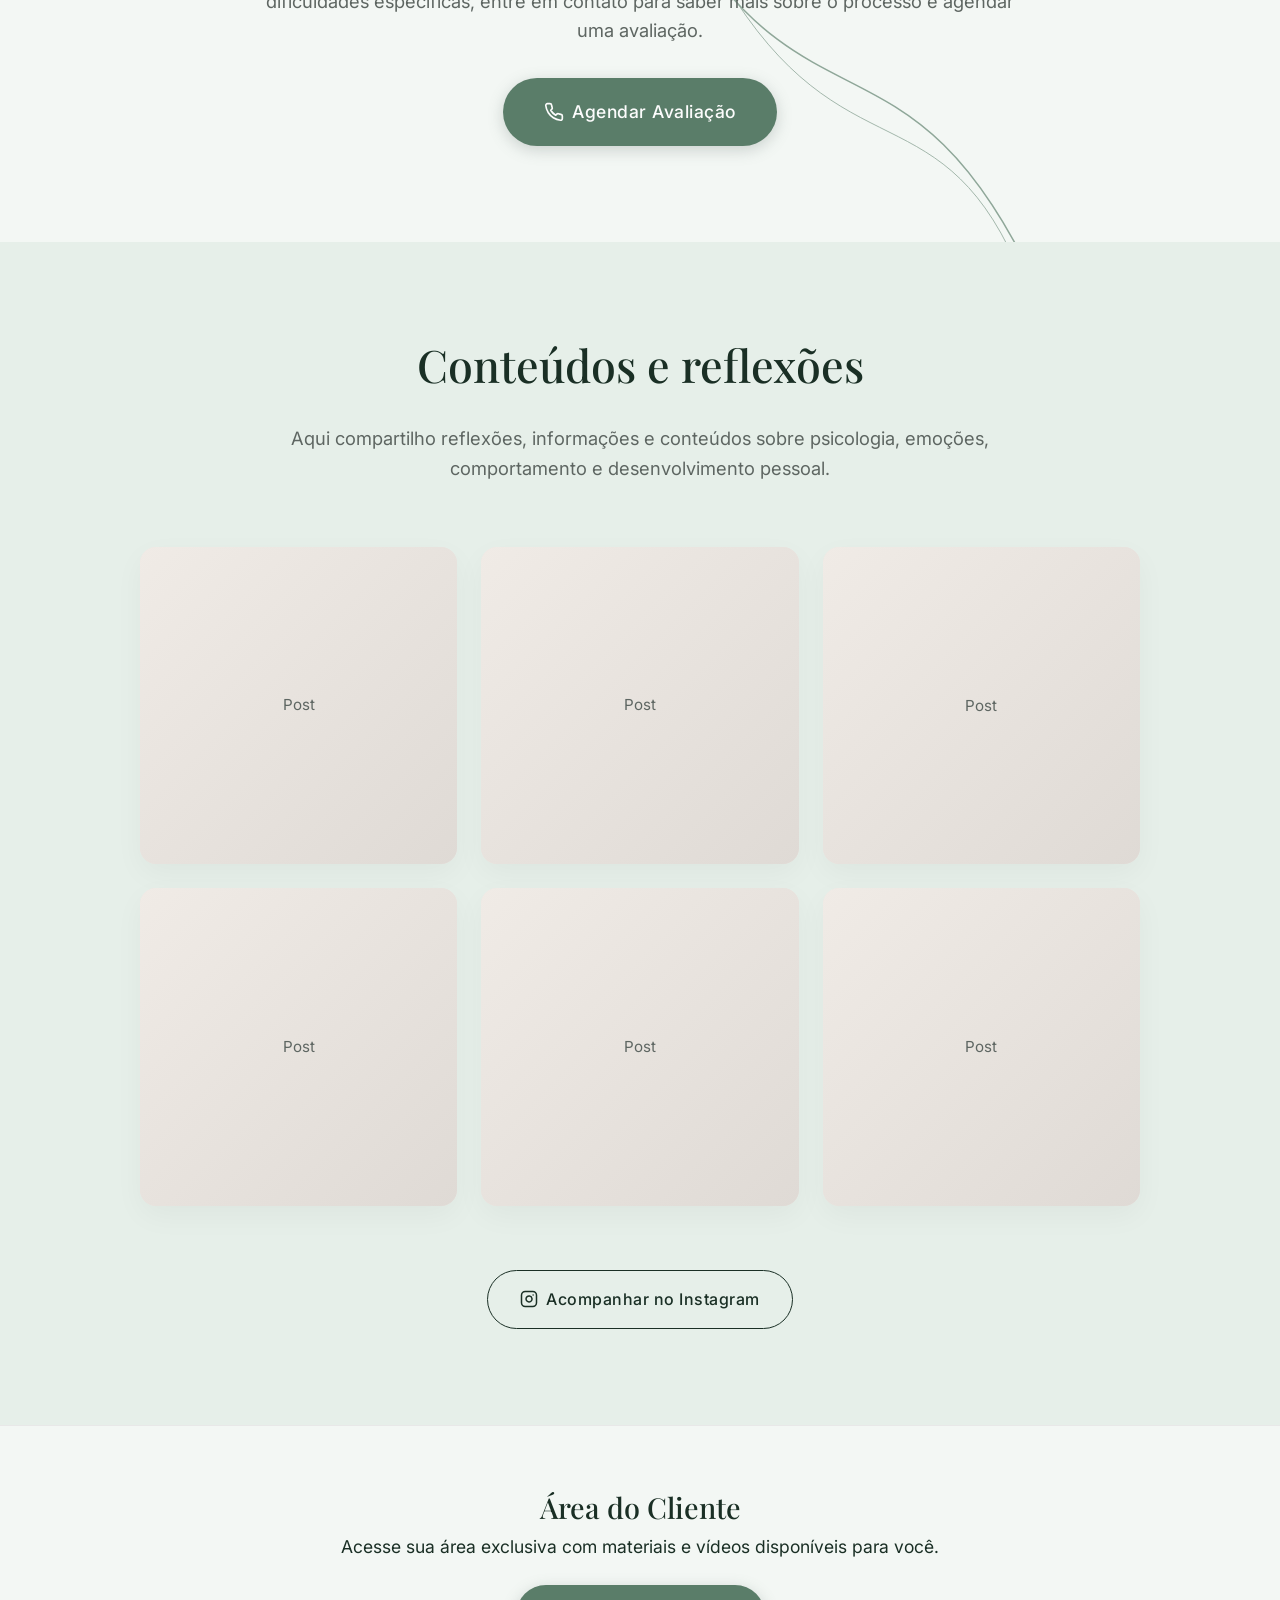
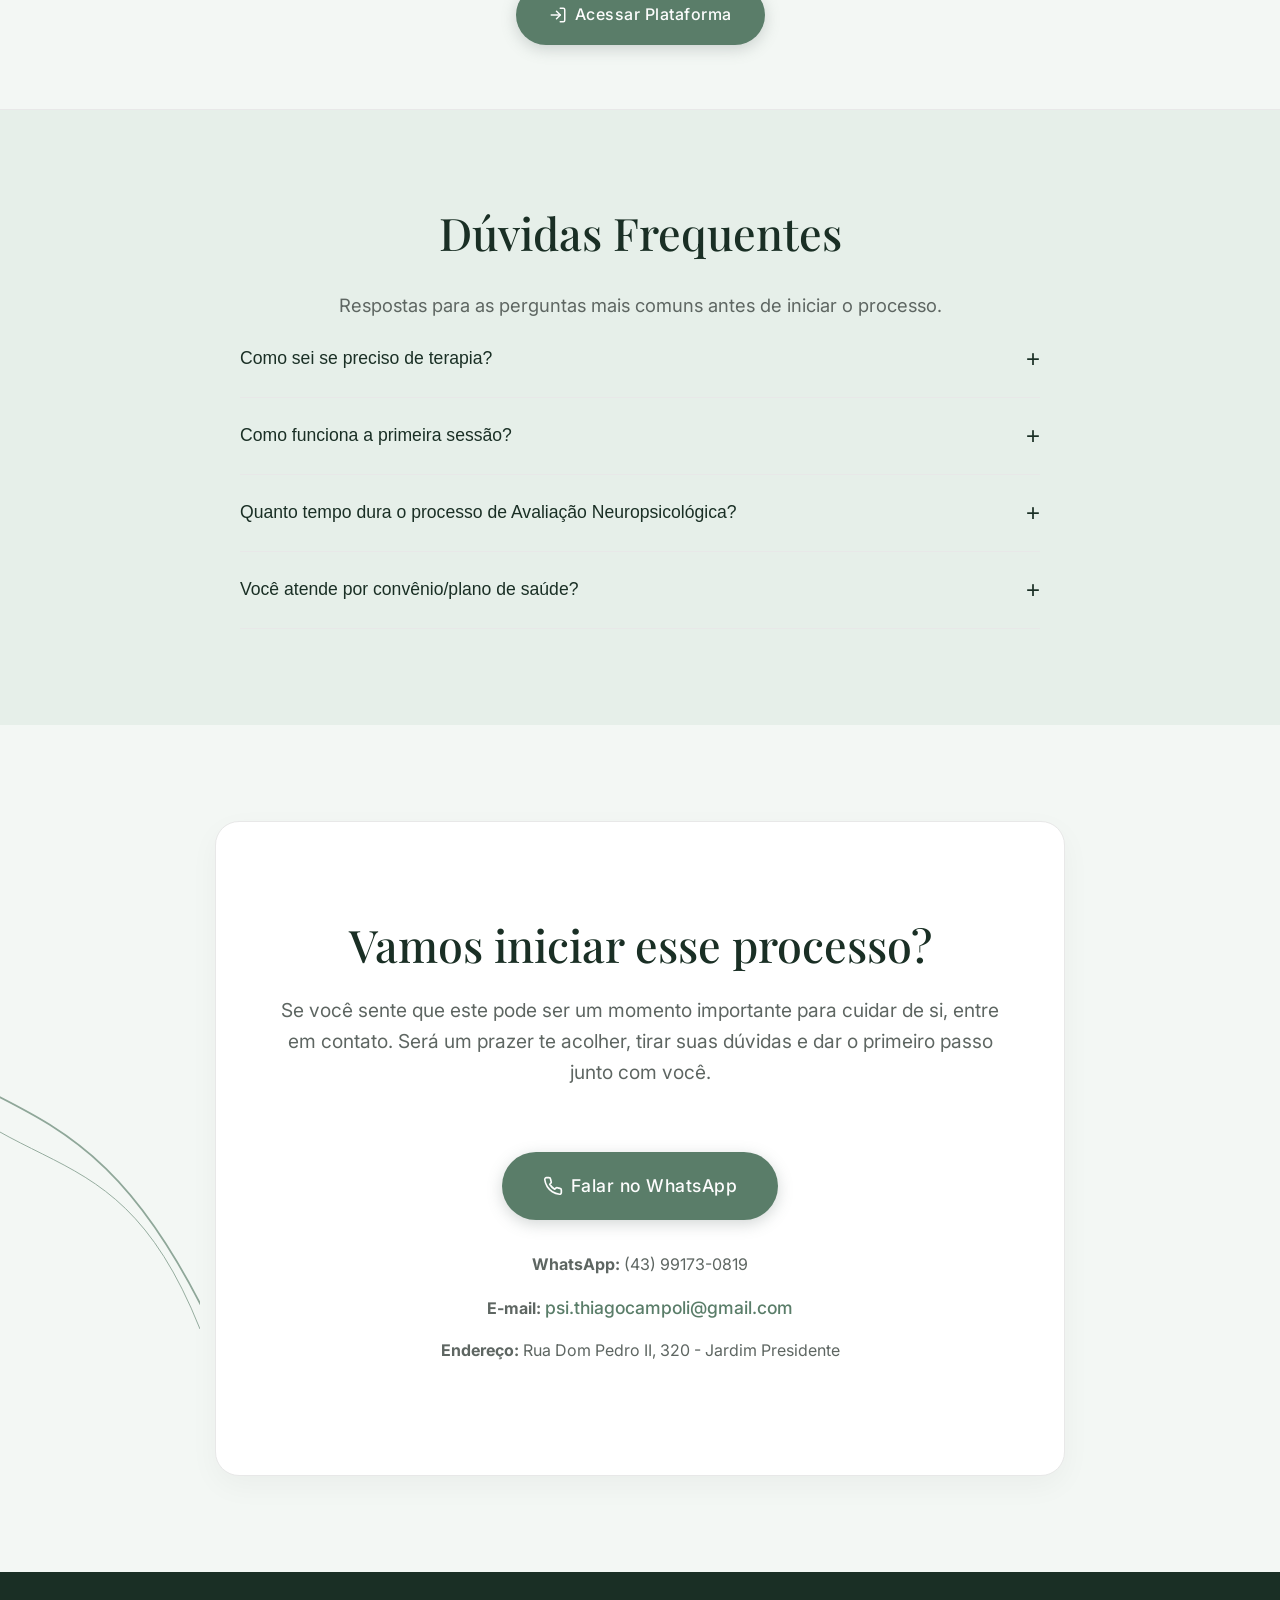
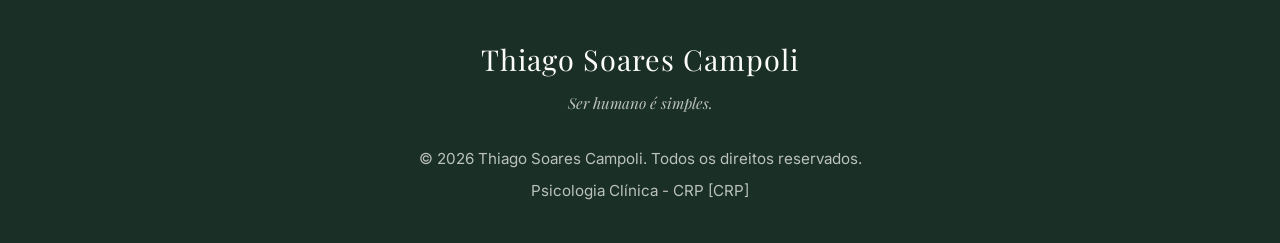
==== commit 5c419995: "Add files via upload" ====
--- a/index.html
+++ b/index.html
@@ -162,7 +162,7 @@
                     <div class="about-tabs-container mt-md">
                         <div class="about-tabs-header">
                             <button class="tab-btn active" data-tab="formacao">🎓 Formação Acadêmica</button>
-                            <button class="tab-btn" data-tab="clinica">🏥 Experiência Clínica</button>
+                            <button class="tab-btn" data-tab="clinica">🏥 Fundamentos Científicos</button>
                             <button class="tab-btn" data-tab="abordagem">🧠 Abordagem</button>
                         </div>
                         <div class="about-tabs-content">
@@ -175,7 +175,6 @@
                             <div class="tab-pane" id="tab-clinica">
                                 <ul class="interactive-list">
                                     <li><strong>Introdução ao Bom Manejo Clínico (GPM)</strong> <span>Instituto de Psiquiatria da USP</span></li>
-                                    <li><strong>Psicologia Baseada em Processos (PBP)</strong> <span>Diadelab</span></li>
                                     <li><strong>Psicometria e Análise de Dados</strong> <span>Psicometria Online Academy</span></li>
                                     <li><strong>Interpretação de Artigos Científicos</strong> <span>Igor Eckert</span></li>
                                 </ul>
@@ -184,6 +183,7 @@
                             <!-- Abordagem -->
                             <div class="tab-pane" id="tab-abordagem">
                                 <ul class="interactive-list">
+                                    <li><strong>Psicologia Baseada em Processos (PBP)</strong> <span>Diadelab</span></li>
                                     <li><strong>Terapia de Aceitação e Compromisso (ACT)</strong> <span>Escola de Educação Permanente do Instituto de Psiquiatria da USP</span></li>
                                     <li><strong>Terapia Comportamental Dialética (DBT)</strong> <span>Behavioral Tech - DBT Brasil</span></li>
                                     <li><strong>Radically Open DBT (RO-DBT)</strong> <span>Nível 1</span></li>
--- a/styles.css
+++ b/styles.css
@@ -1008,6 +1008,7 @@
     
     .about-image {
         order: -1;
+        width: 100%;
         max-width: 500px;
         margin: 0 auto;
     }
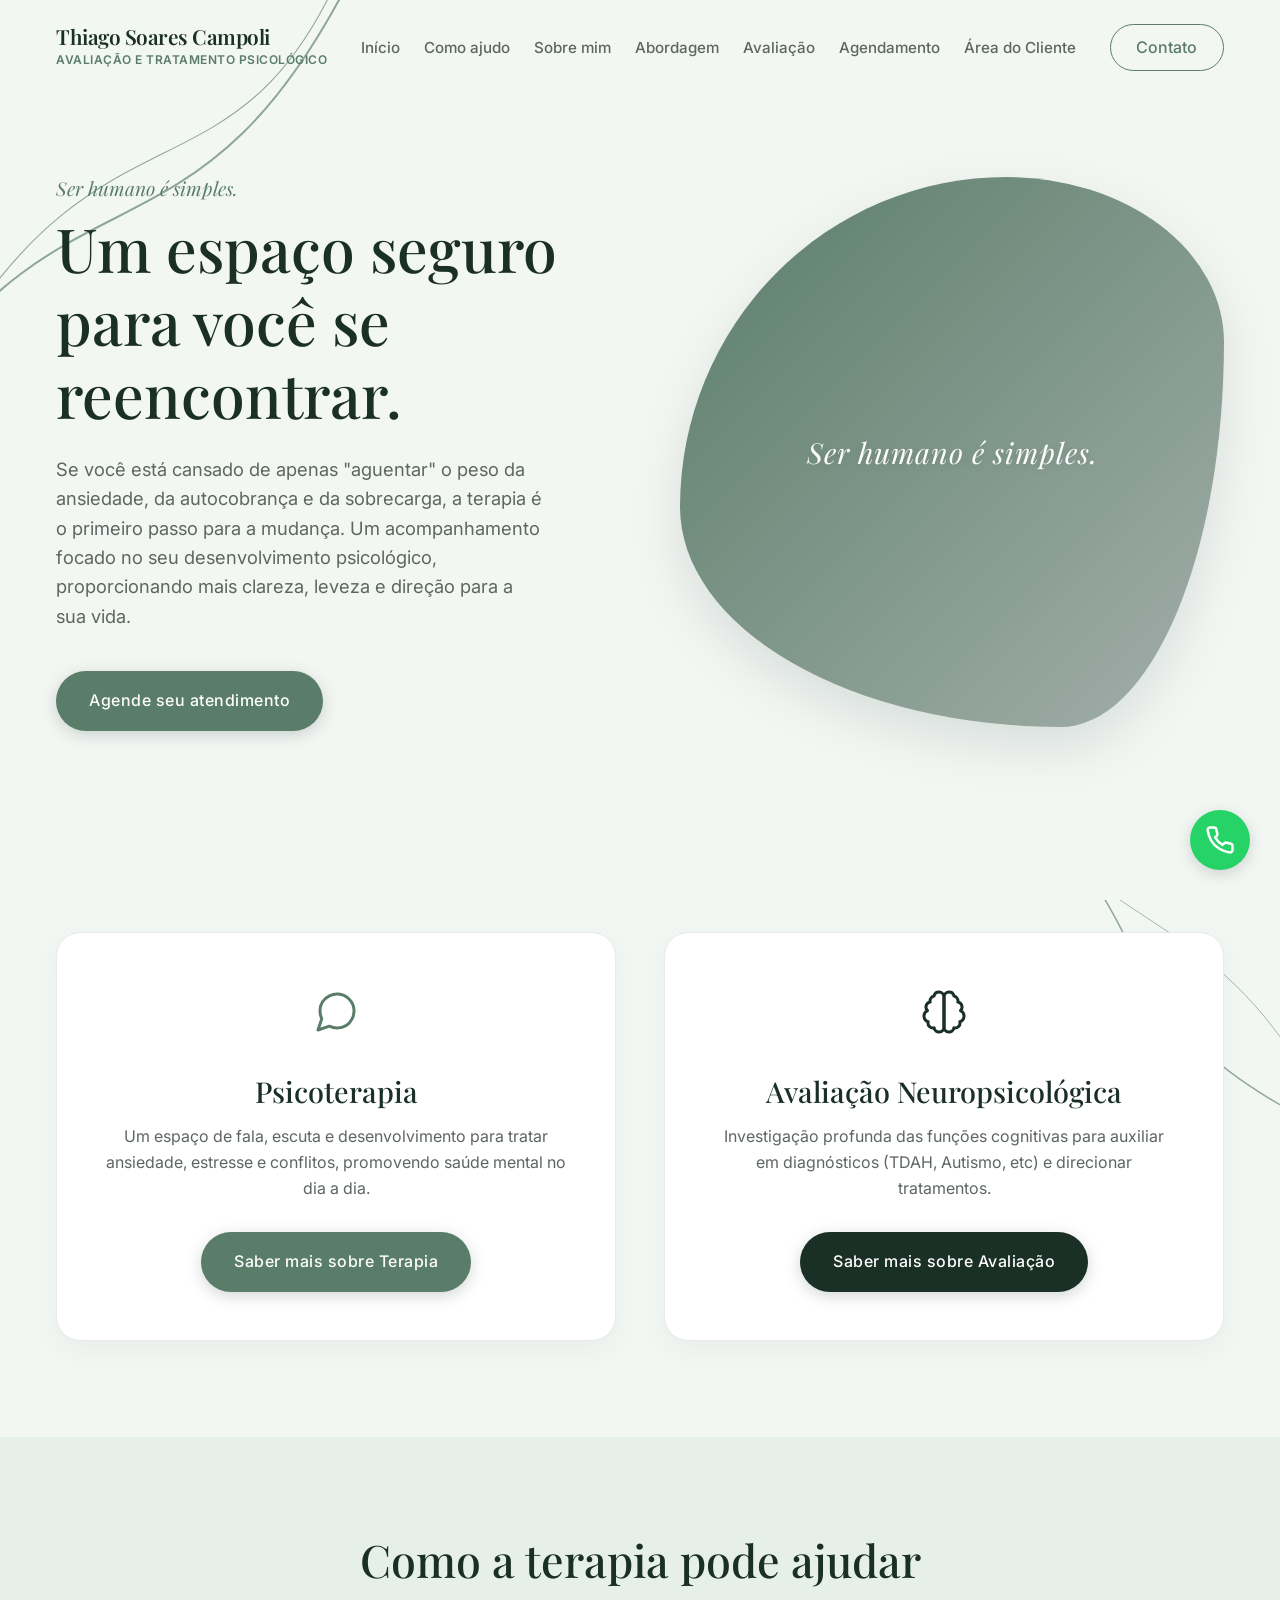
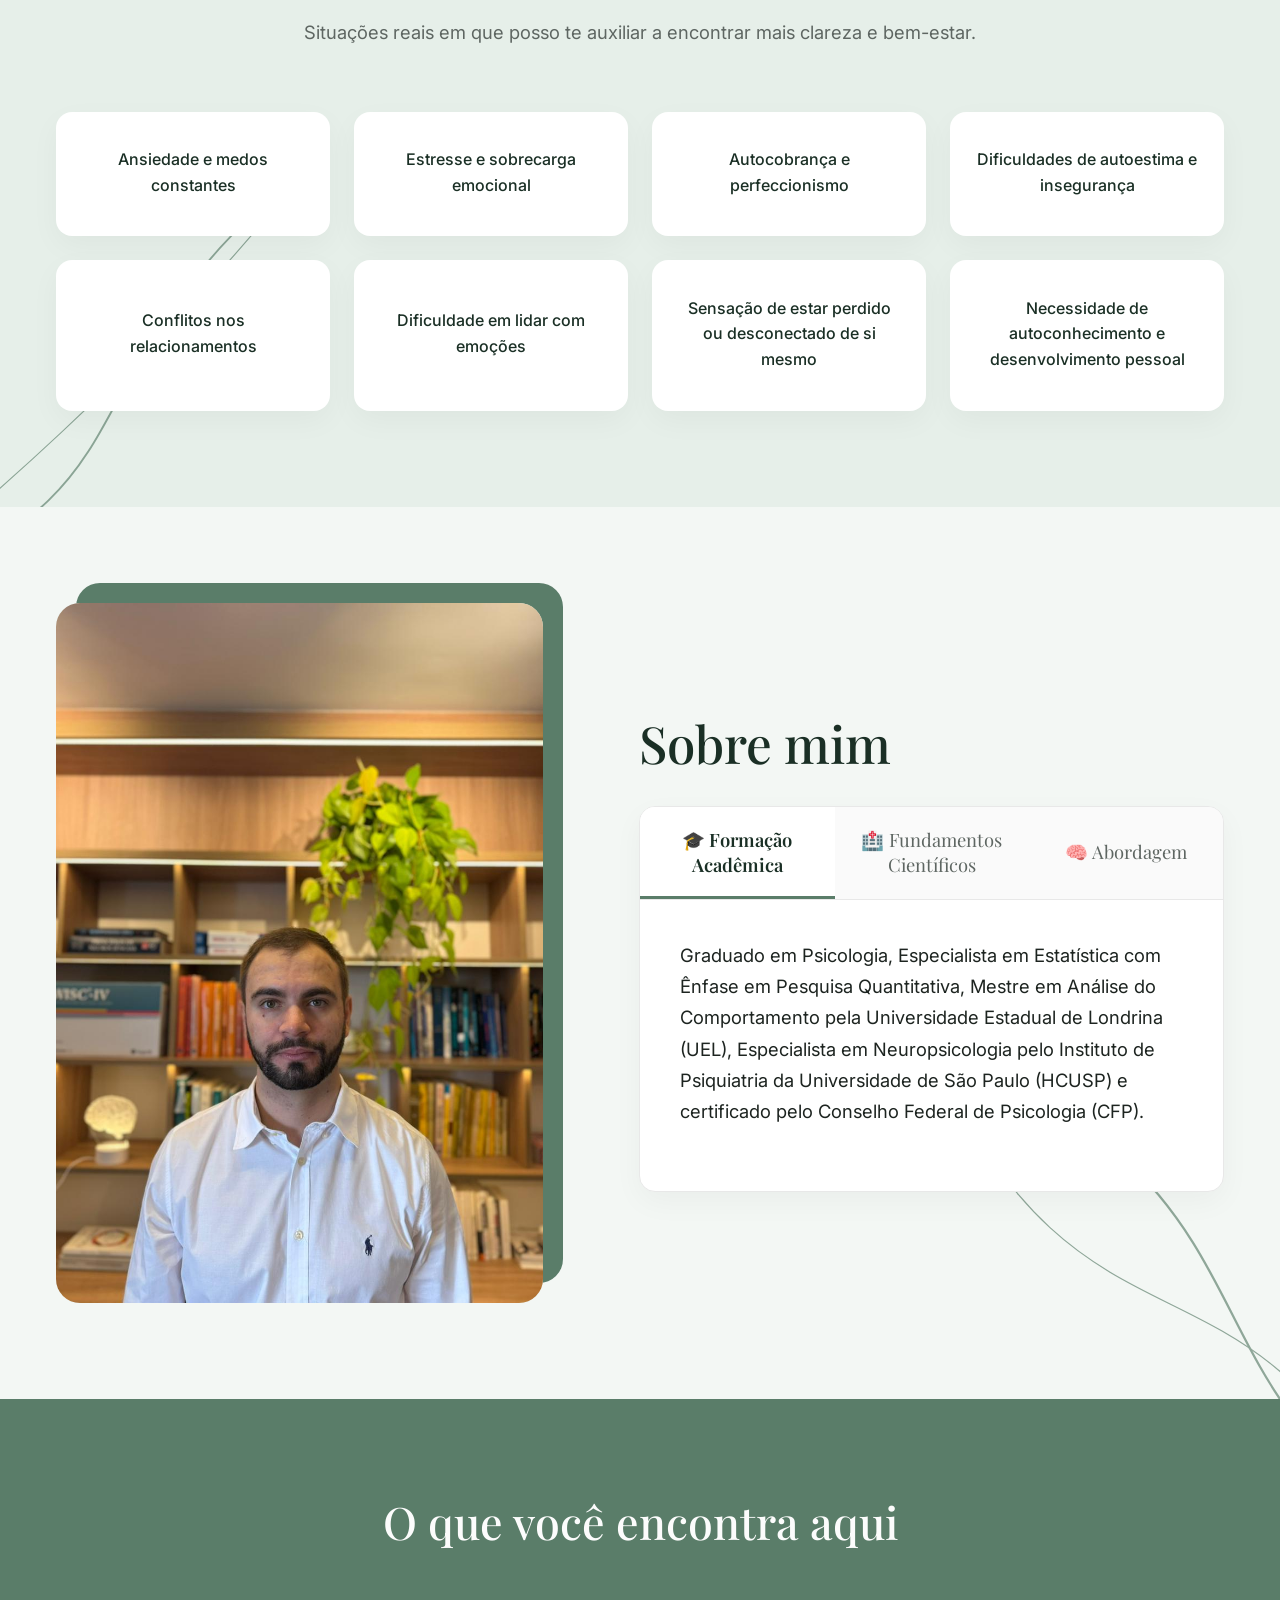
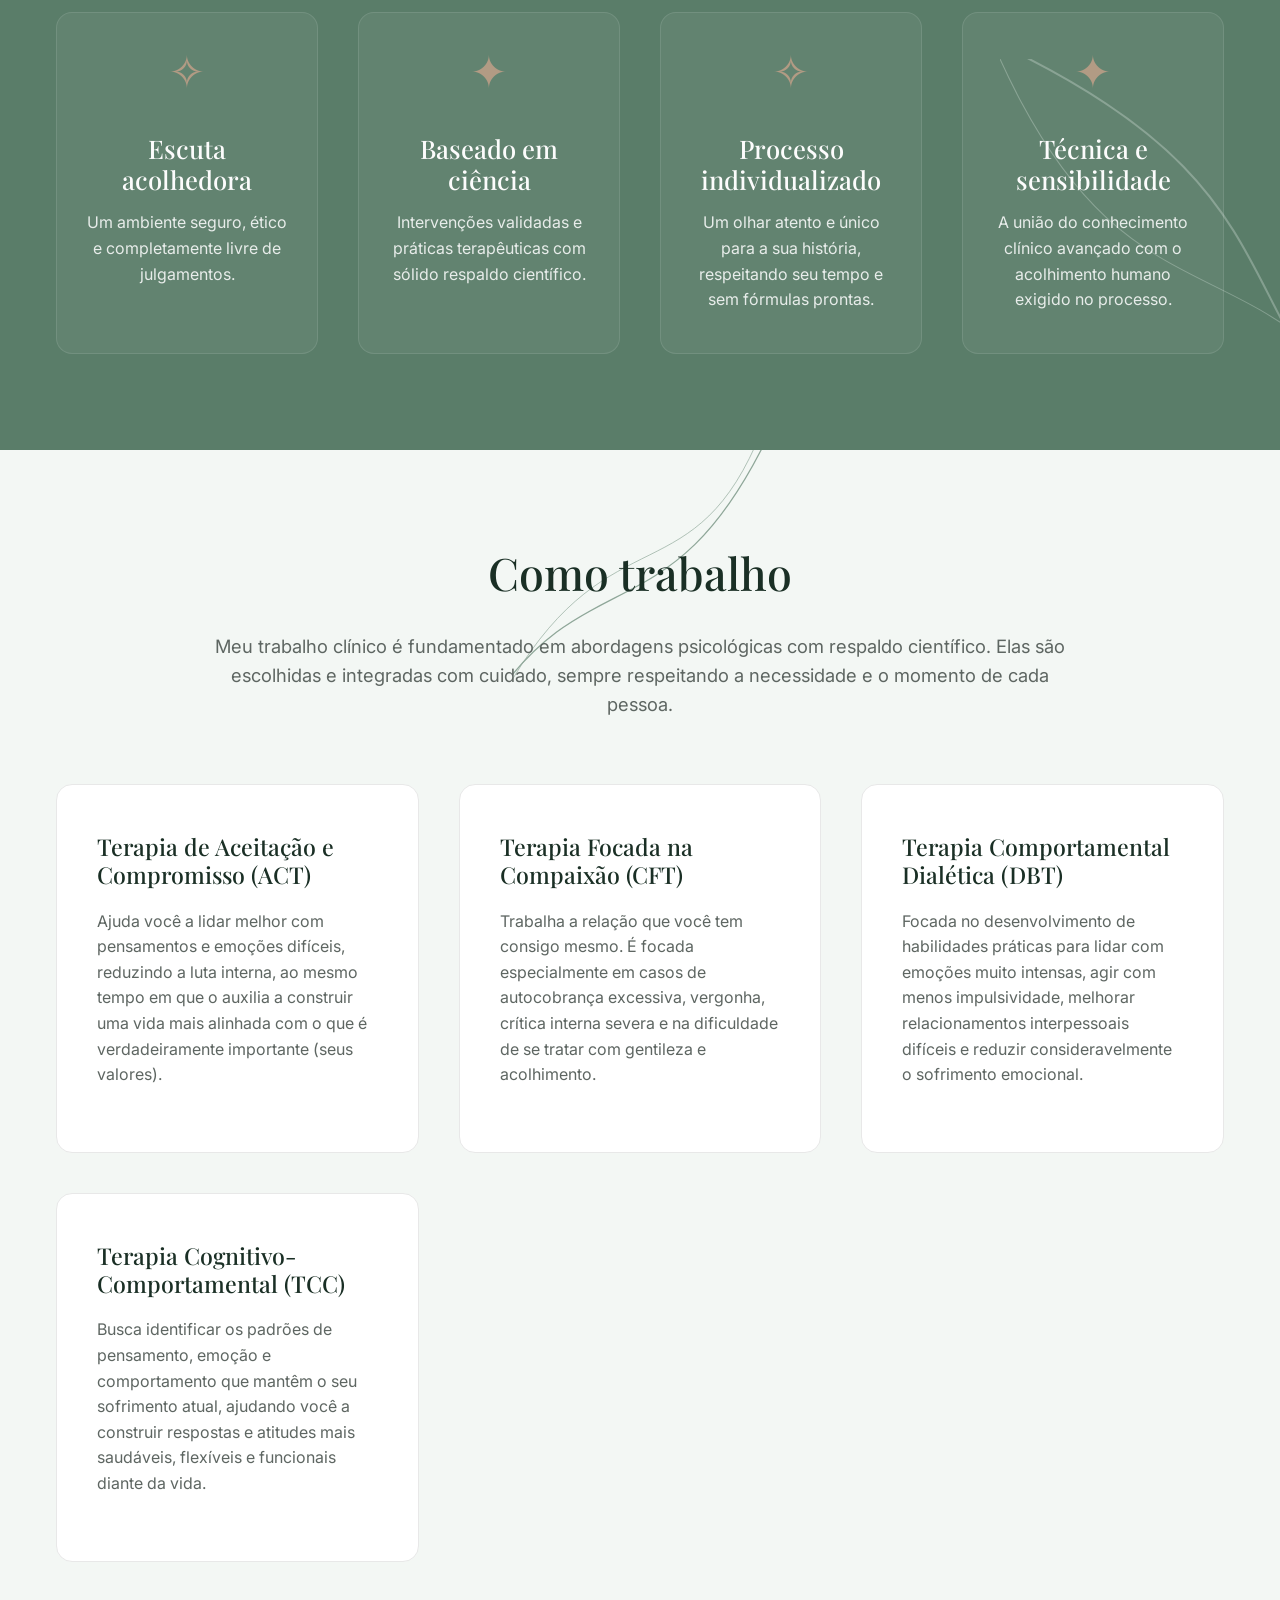
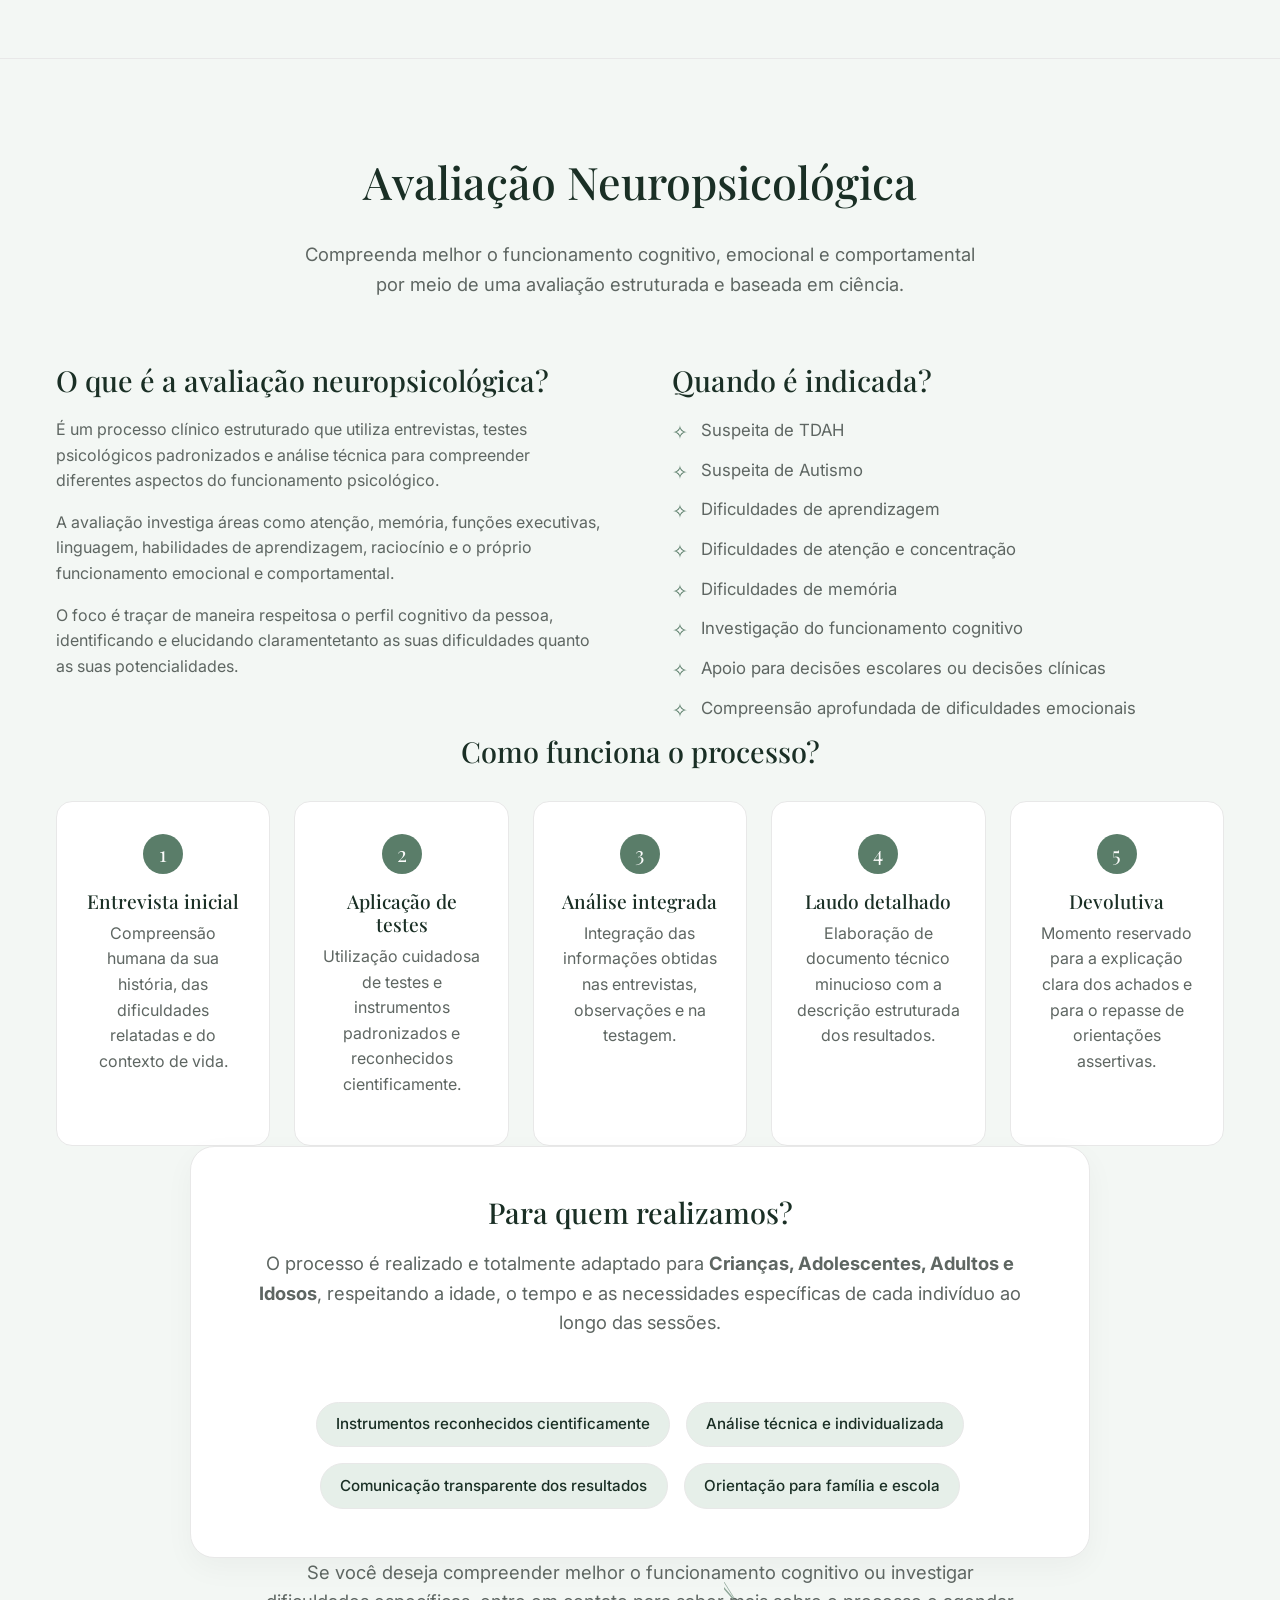
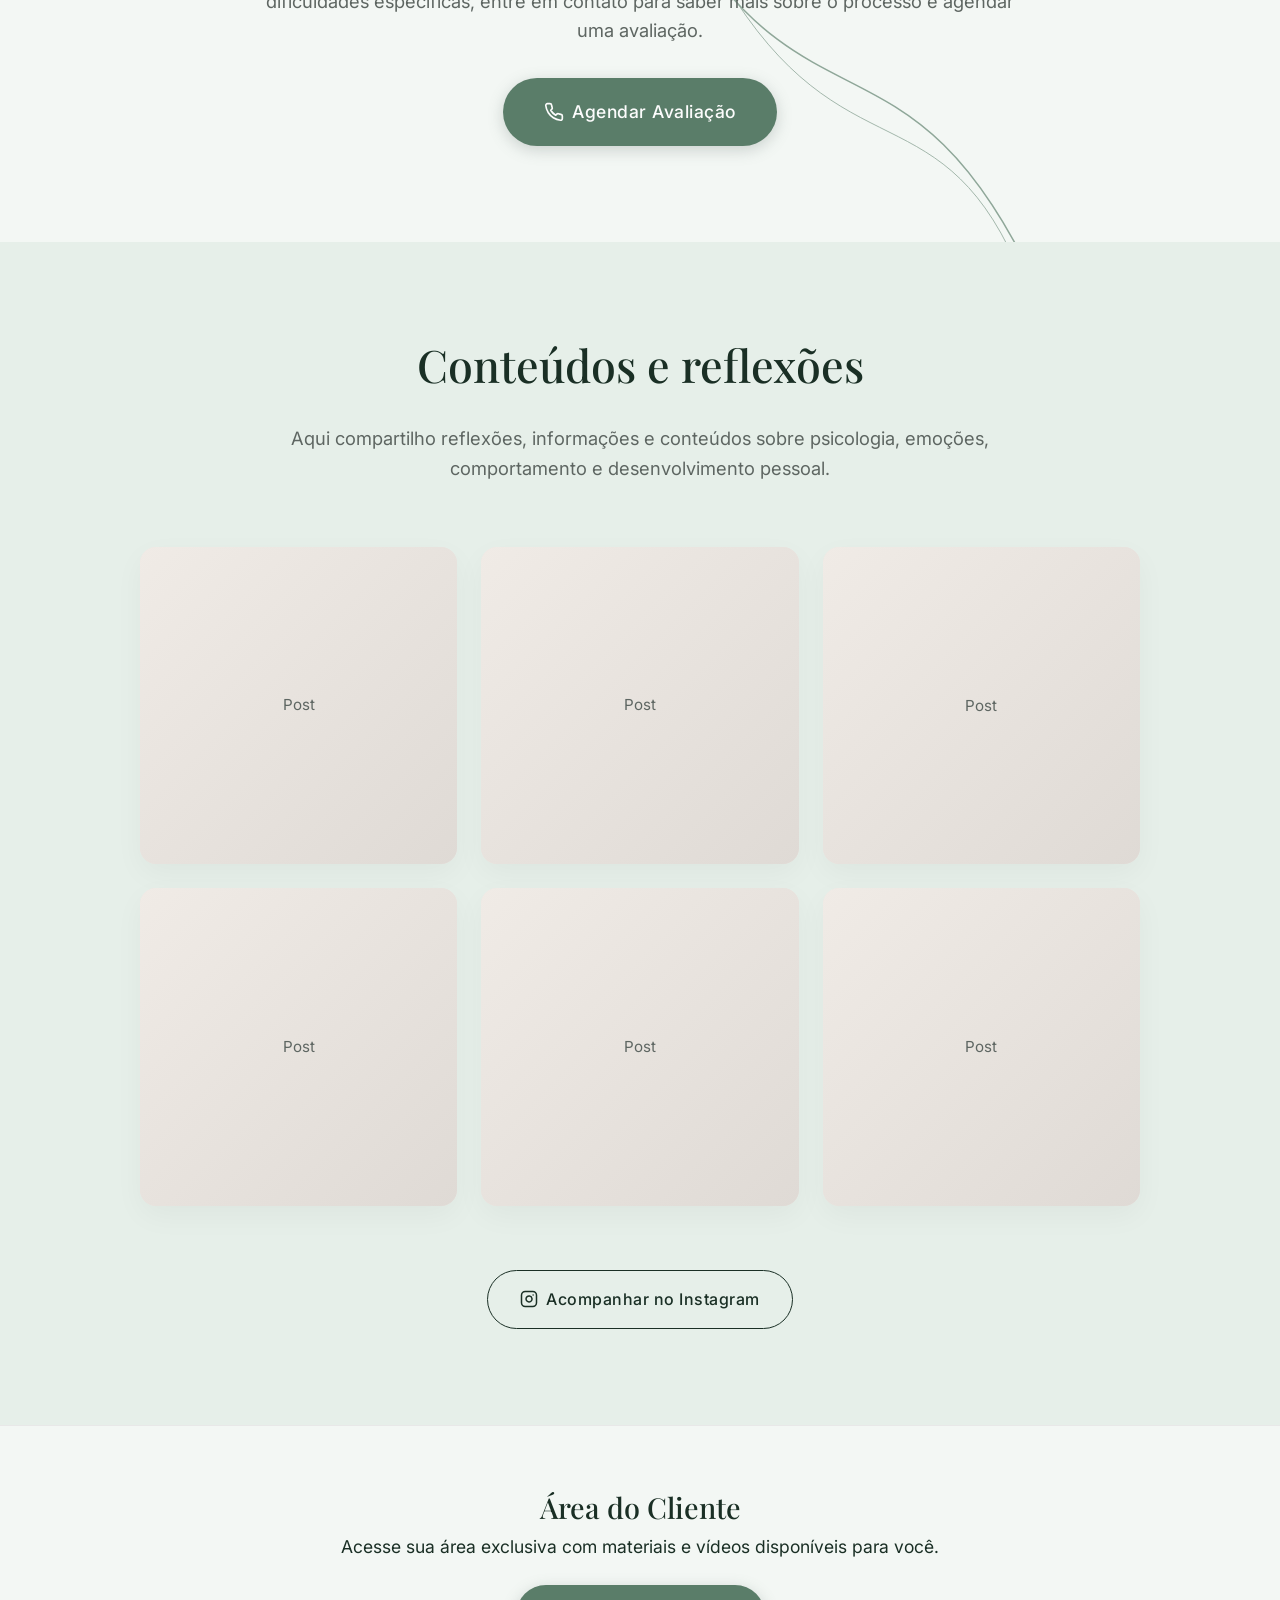
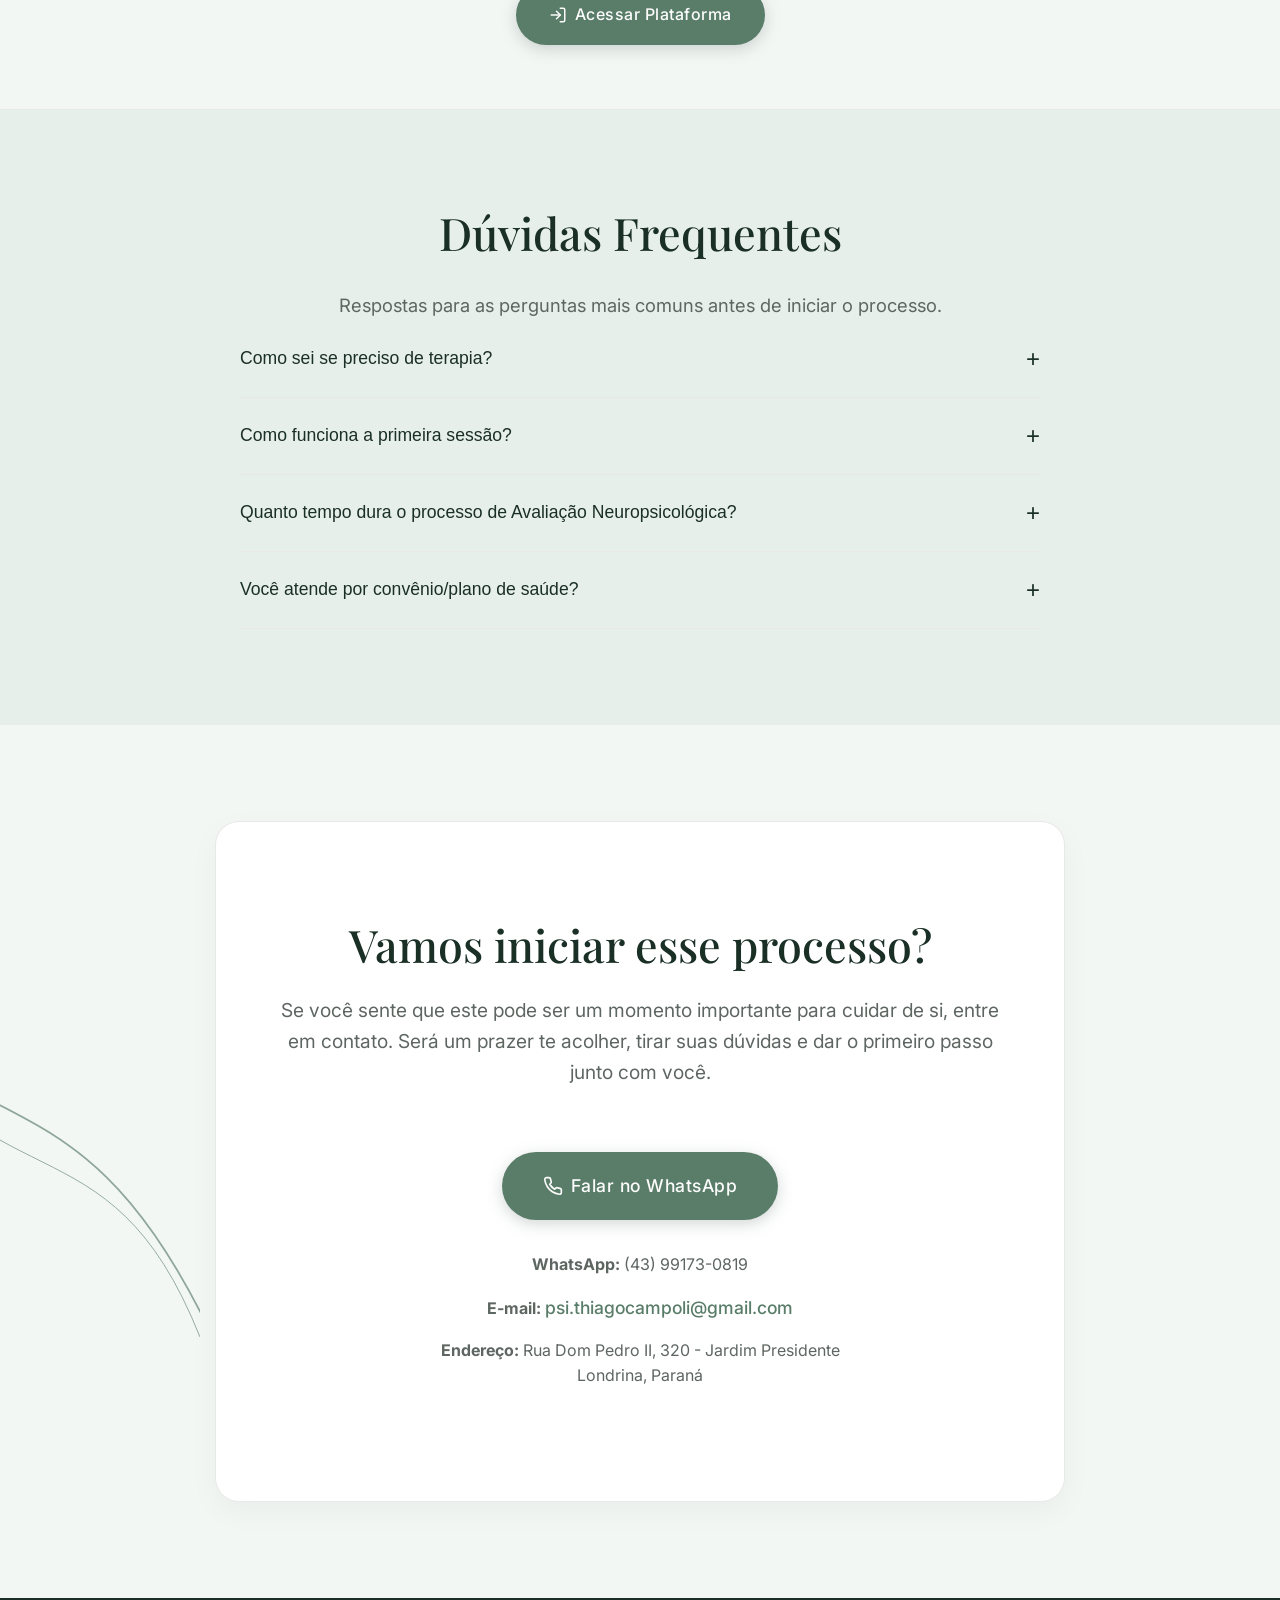
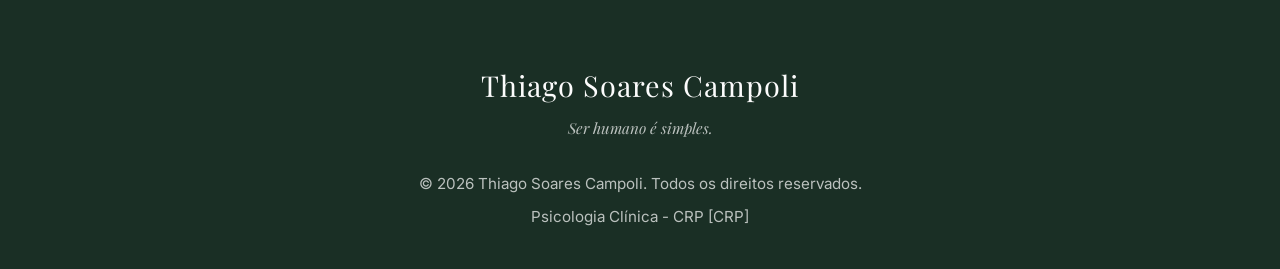
==== commit f4981766: "Add files via upload" ====
--- a/index.html
+++ b/index.html
@@ -465,7 +465,7 @@
                         <div class="contact-details mt-md">
                             <p><strong>WhatsApp:</strong> (43) 99173-0819</p>
                             <p><strong>E-mail:</strong> <a href="mailto:psi.thiagocampoli@gmail.com" class="email-link">psi.thiagocampoli@gmail.com</a></p>
-                            <p><strong>Endereço:</strong> Rua Dom Pedro II, 320 - Jardim Presidente</p>
+                            <p><strong>Endereço:</strong> Rua Dom Pedro II, 320 - Jardim Presidente<br>Londrina, Paraná</p>
                         </div>
                     </div>
                 </div>
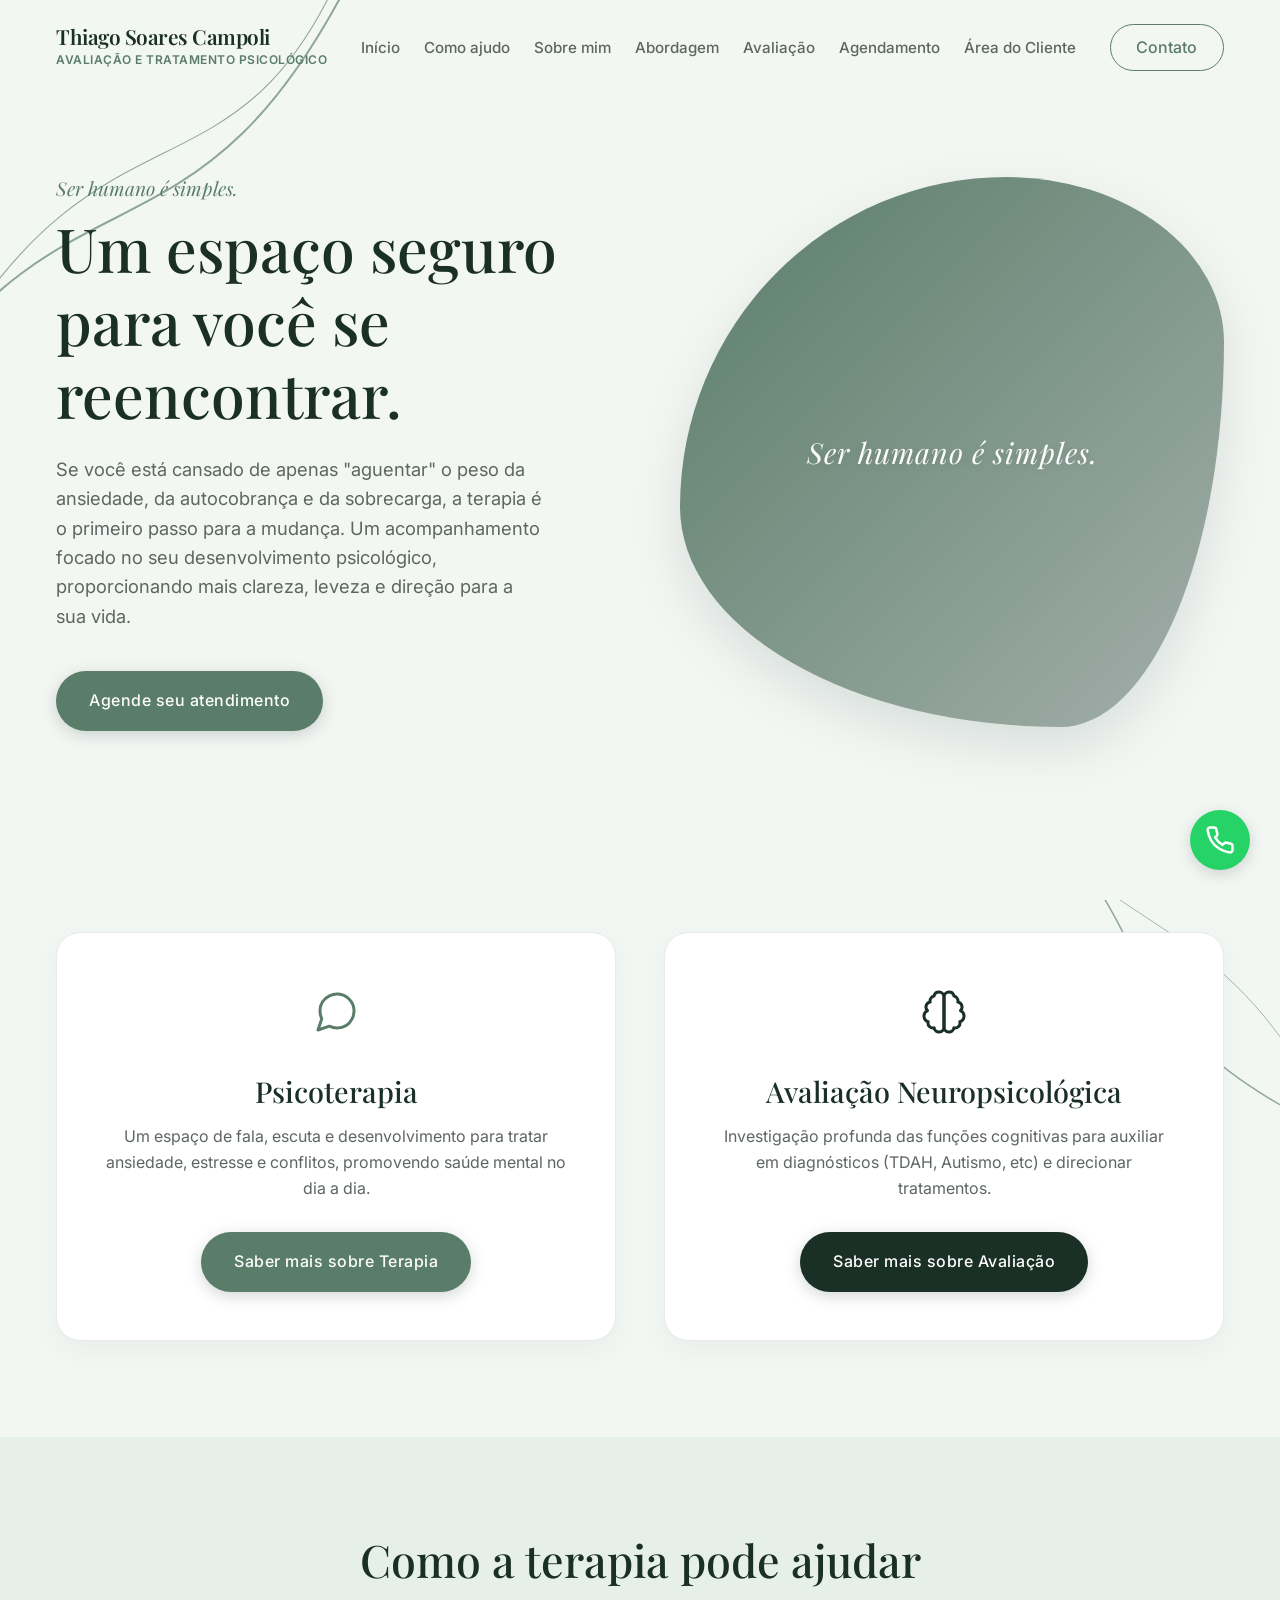
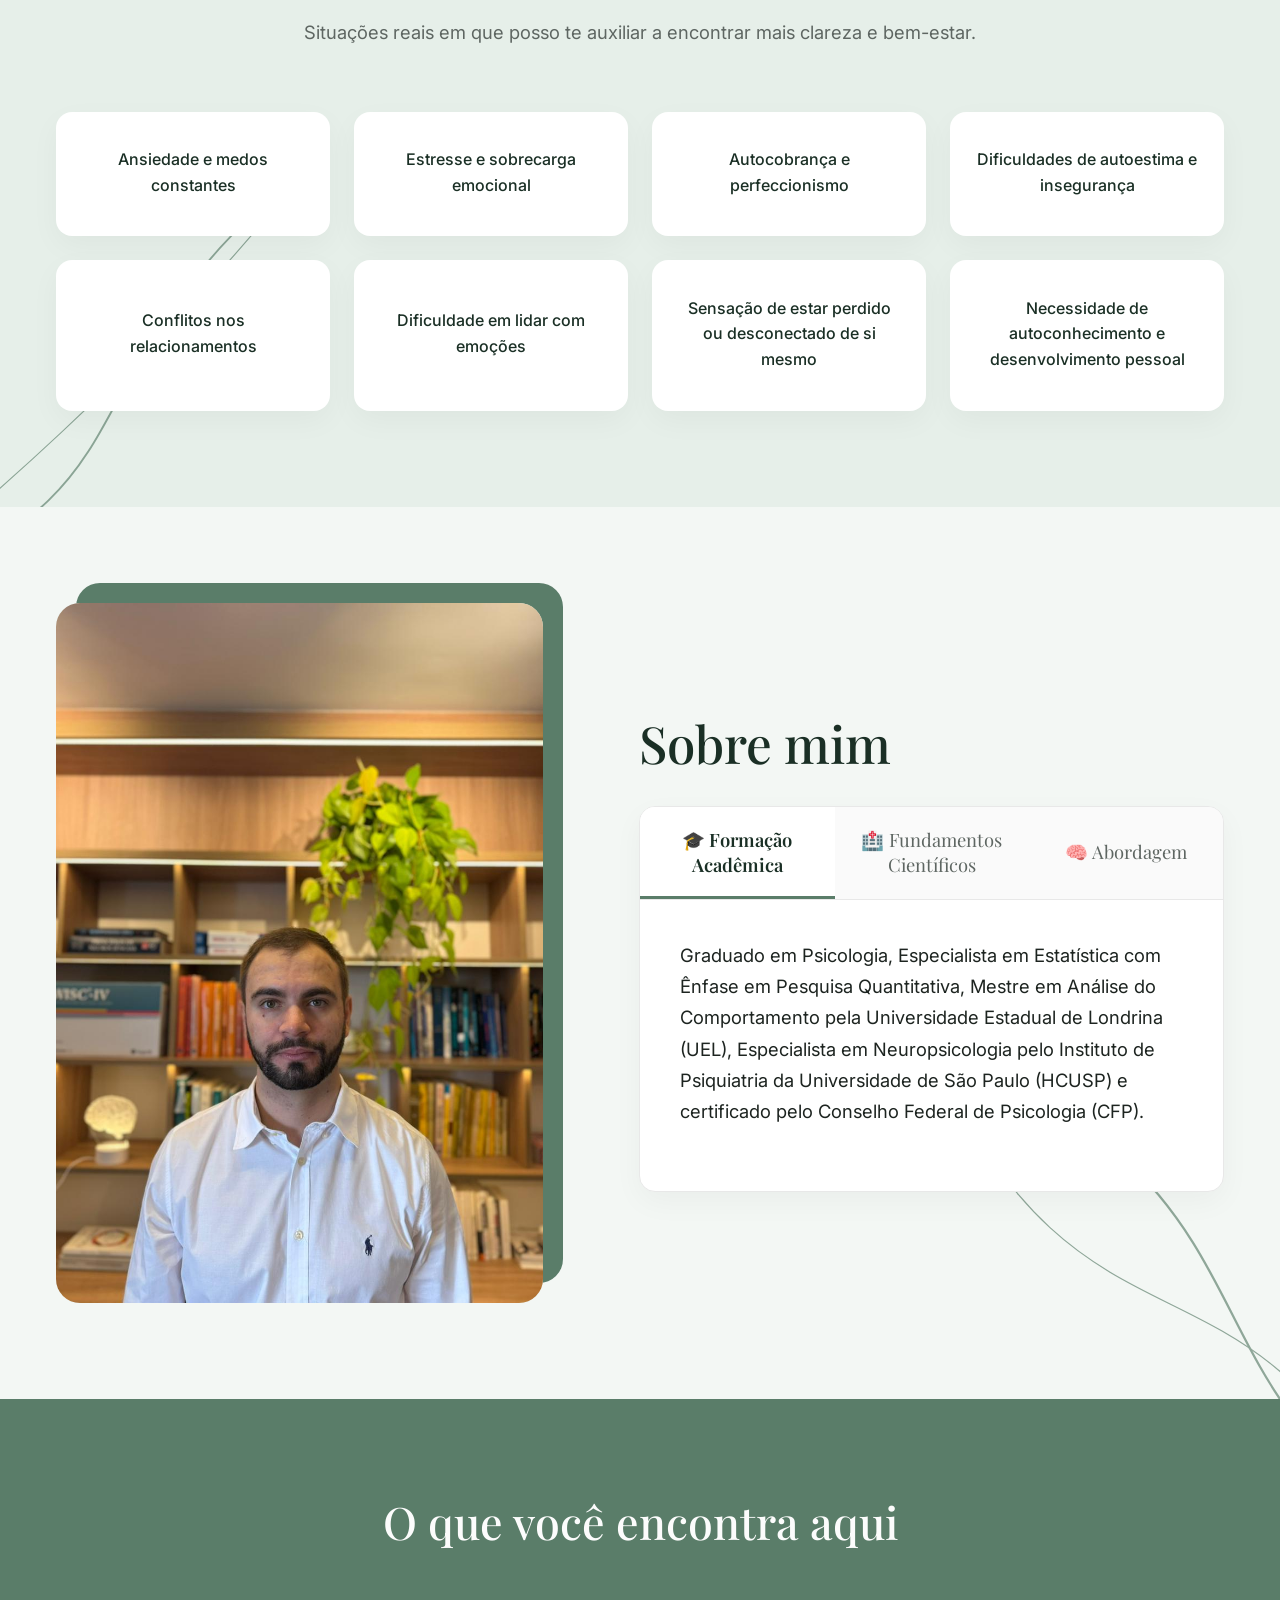
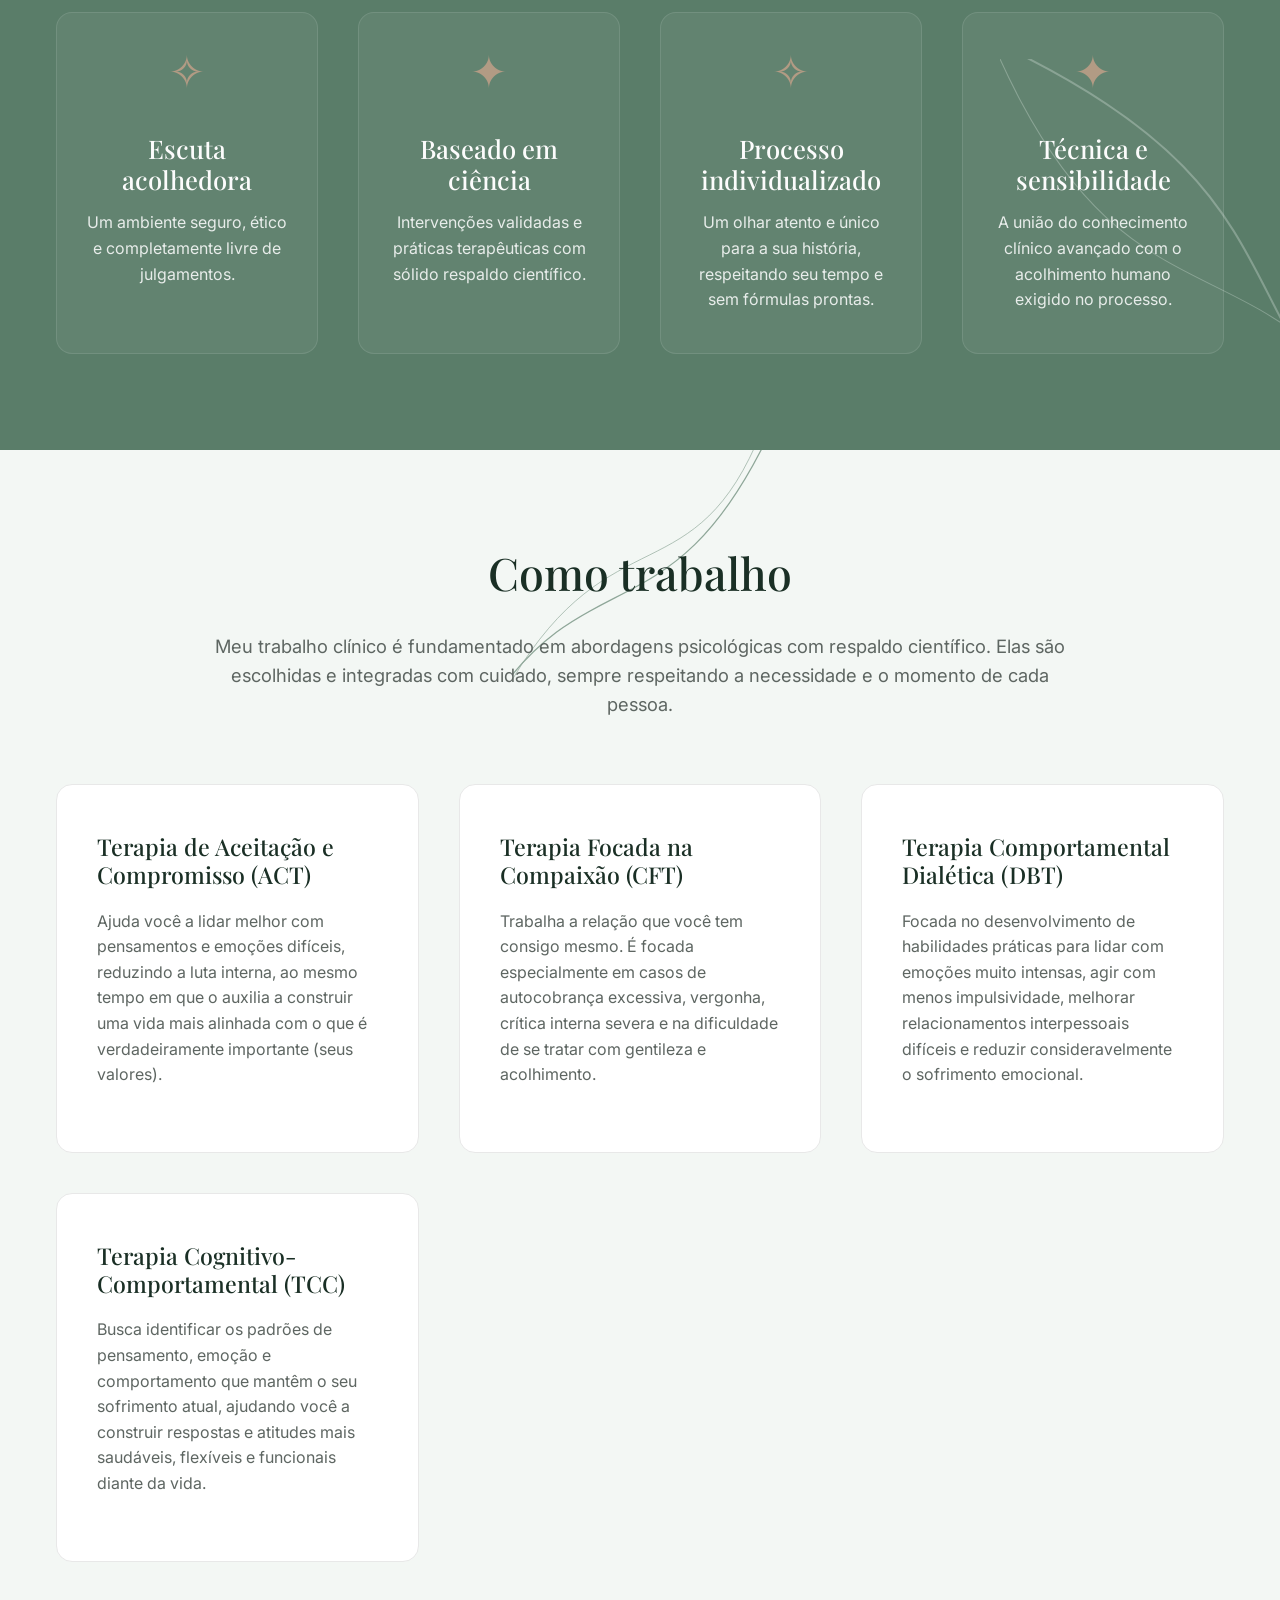
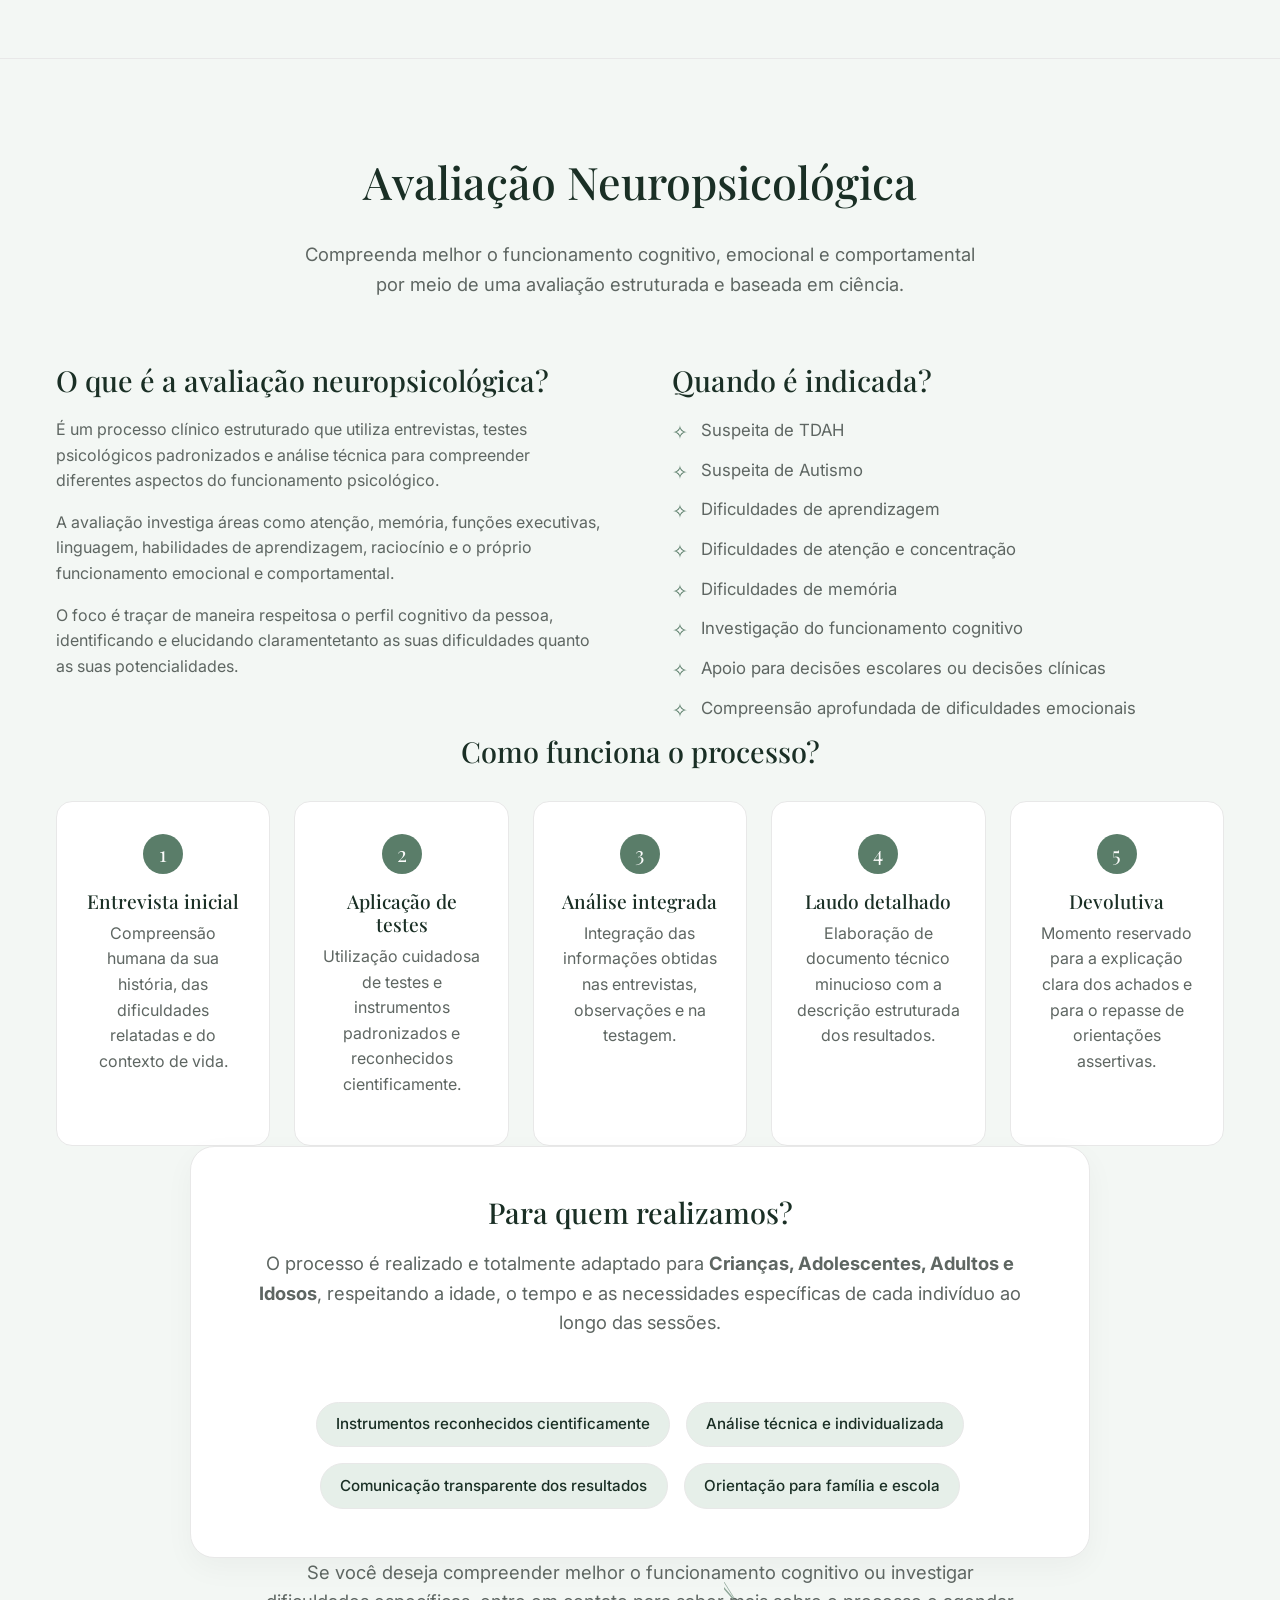
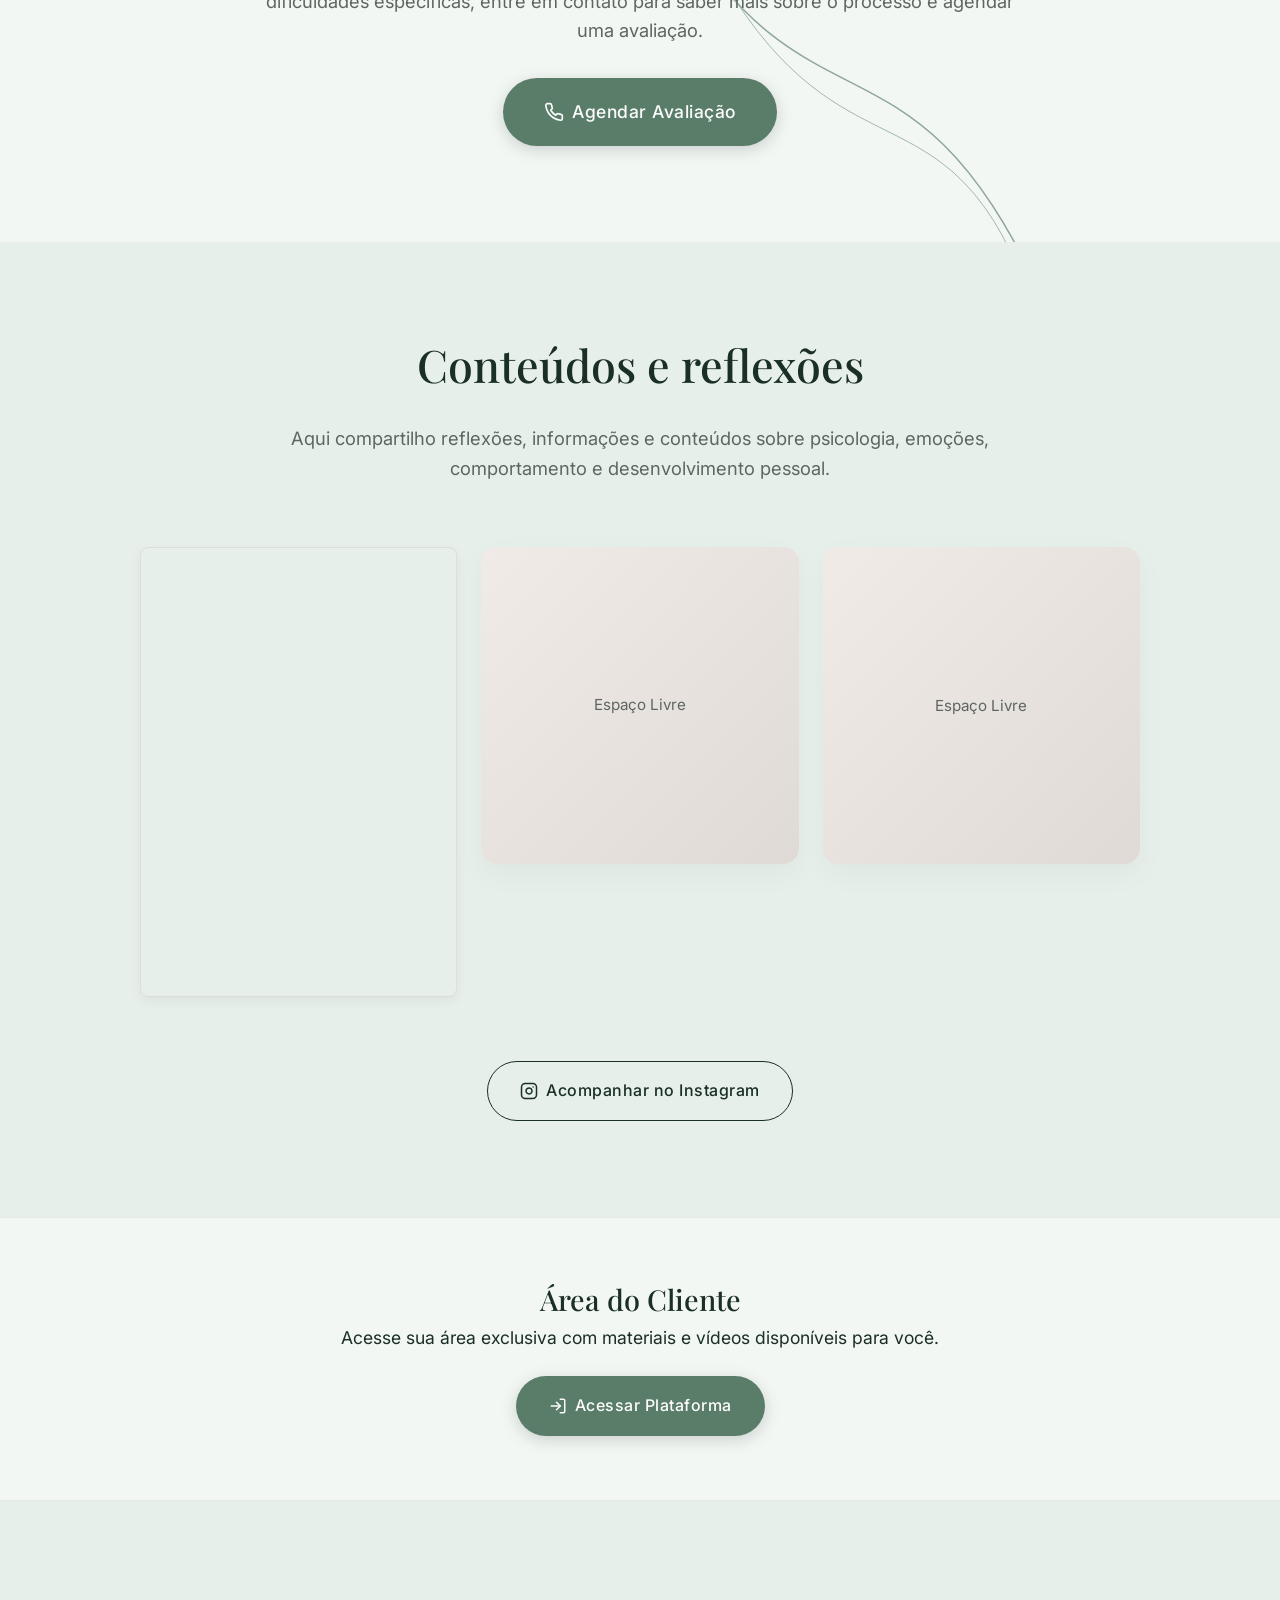
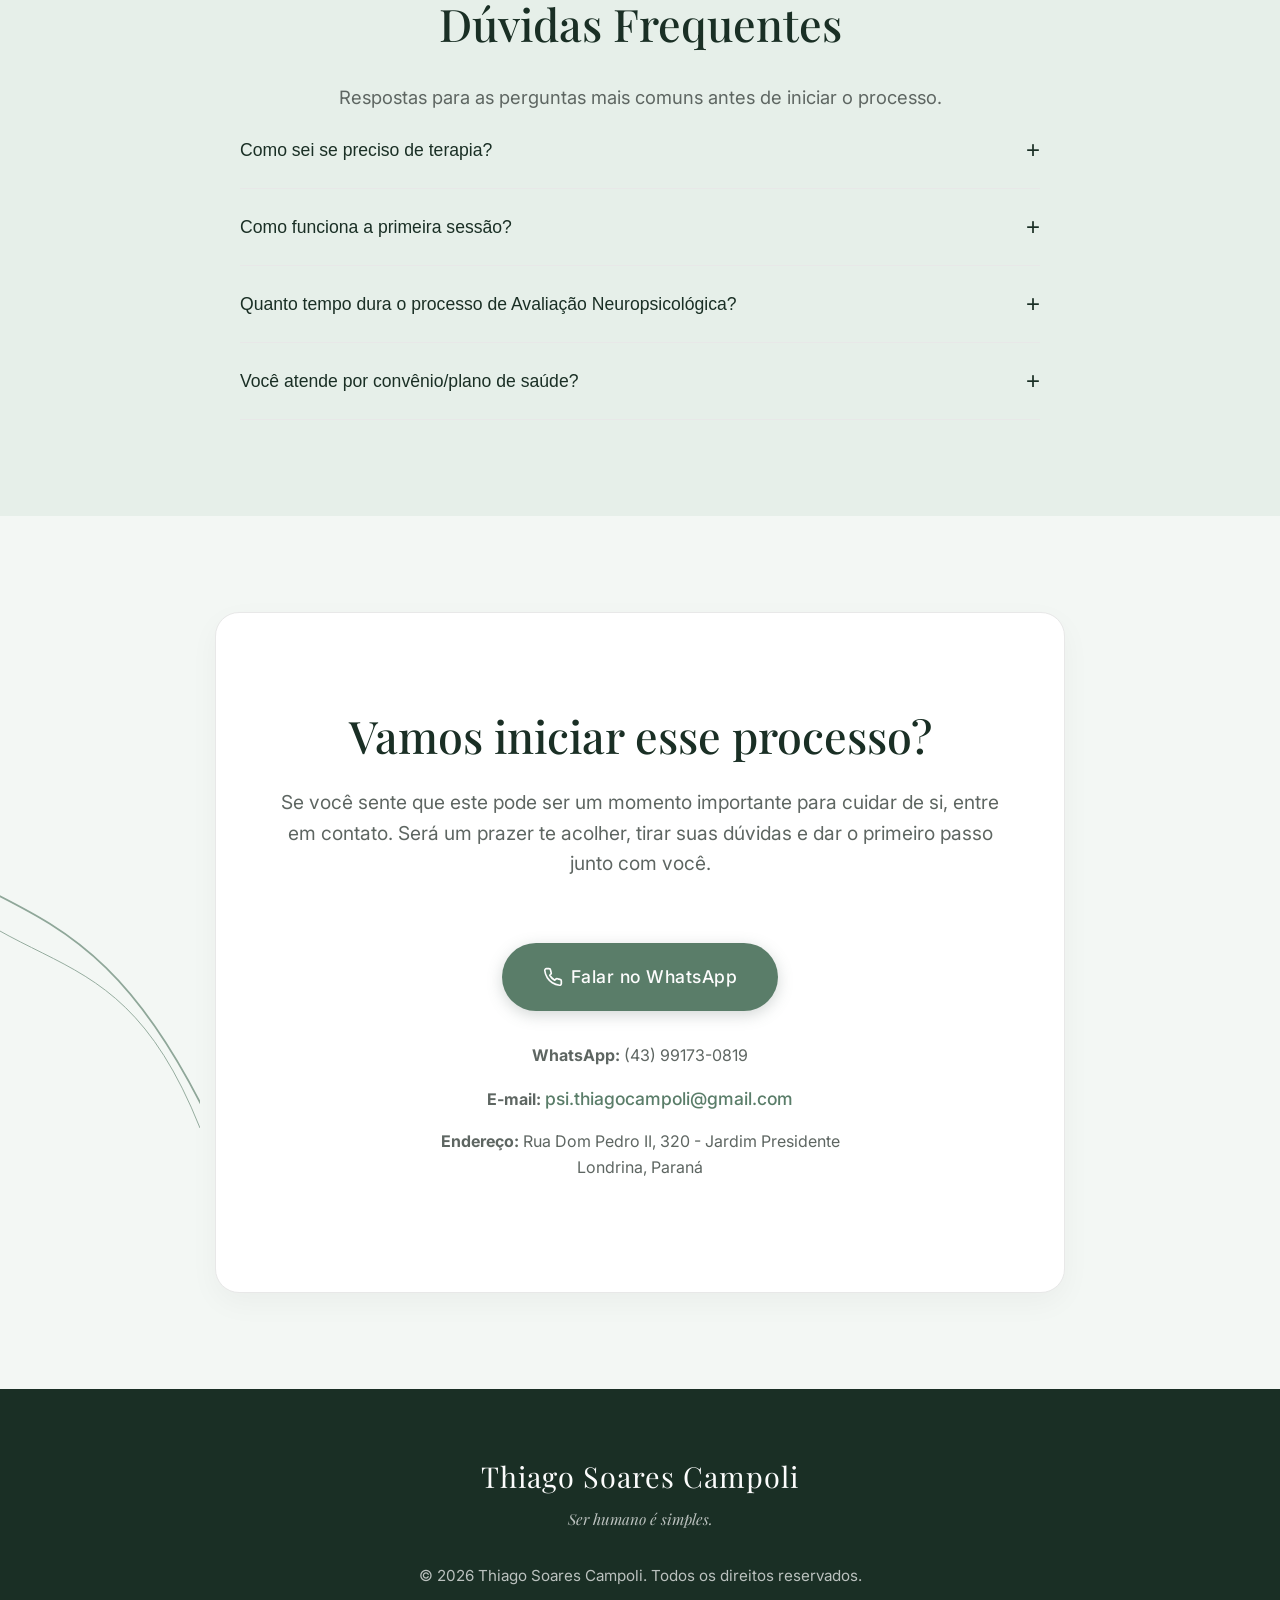
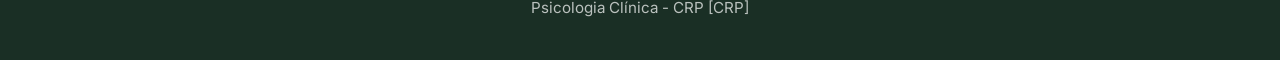
==== commit 38cd9d8f: "Add files via upload" ====
--- a/index.html
+++ b/index.html
@@ -348,48 +348,28 @@
                 <p class="section-subtitle">Aqui compartilho reflexões, informações e conteúdos sobre psicologia, emoções, comportamento e desenvolvimento pessoal.</p>
                 
                 <div class="ig-grid mt-lg fade-in-up delay-1">
-                    <!-- Placeholder Posts (6 items) -->
-                    <!-- In a real scenario, this could be replaced by an embed widget like SnapWidget or Elfsight -->
-                    <a href="https://instagram.com/[INSERIR PERFIL DO INSTAGRAM]" target="_blank" class="ig-post">
-                        <div class="ig-image-placeholder"><span>Post</span></div>
+                    <!-- Post 1: Embedded Instagram -->
+                    <div style="display: flex; justify-content: center;">
+                        <iframe src="https://www.instagram.com/p/DZBsiOAkWqu/embed" width="100%" height="450" frameborder="0" scrolling="no" allowtransparency="true" style="border: 1px solid #ddd; border-radius: 8px; overflow: hidden; max-width: 400px; box-shadow: 0 4px 12px rgba(0,0,0,0.05);"></iframe>
+                    </div>
+
+                    <!-- Placeholder Posts -->
+                    <a href="https://www.instagram.com/psi.thiagocampoli/" target="_blank" class="ig-post">
+                        <div class="ig-image-placeholder"><span>Espaço Livre</span></div>
                         <div class="ig-overlay">
                             <svg xmlns="http://www.w3.org/2000/svg" width="24" height="24" viewBox="0 0 24 24" fill="none" stroke="currentColor" stroke-width="2" stroke-linecap="round" stroke-linejoin="round"><rect x="2" y="2" width="20" height="20" rx="5" ry="5"></rect><path d="M16 11.37A4 4 0 1 1 12.63 8 4 4 0 0 1 16 11.37z"></path><line x1="17.5" y1="6.5" x2="17.51" y2="6.5"></line></svg>
                         </div>
                     </a>
-                    <a href="https://instagram.com/[INSERIR PERFIL DO INSTAGRAM]" target="_blank" class="ig-post">
-                        <div class="ig-image-placeholder"><span>Post</span></div>
+                    <a href="https://www.instagram.com/psi.thiagocampoli/" target="_blank" class="ig-post">
+                        <div class="ig-image-placeholder"><span>Espaço Livre</span></div>
                         <div class="ig-overlay">
                             <svg xmlns="http://www.w3.org/2000/svg" width="24" height="24" viewBox="0 0 24 24" fill="none" stroke="currentColor" stroke-width="2" stroke-linecap="round" stroke-linejoin="round"><rect x="2" y="2" width="20" height="20" rx="5" ry="5"></rect><path d="M16 11.37A4 4 0 1 1 12.63 8 4 4 0 0 1 16 11.37z"></path><line x1="17.5" y1="6.5" x2="17.51" y2="6.5"></line></svg>
                         </div>
                     </a>
-                    <a href="https://instagram.com/[INSERIR PERFIL DO INSTAGRAM]" target="_blank" class="ig-post">
-                        <div class="ig-image-placeholder"><span>Post</span></div>
-                        <div class="ig-overlay">
-                            <svg xmlns="http://www.w3.org/2000/svg" width="24" height="24" viewBox="0 0 24 24" fill="none" stroke="currentColor" stroke-width="2" stroke-linecap="round" stroke-linejoin="round"><rect x="2" y="2" width="20" height="20" rx="5" ry="5"></rect><path d="M16 11.37A4 4 0 1 1 12.63 8 4 4 0 0 1 16 11.37z"></path><line x1="17.5" y1="6.5" x2="17.51" y2="6.5"></line></svg>
-                        </div>
-                    </a>
-                    <a href="https://instagram.com/[INSERIR PERFIL DO INSTAGRAM]" target="_blank" class="ig-post">
-                        <div class="ig-image-placeholder"><span>Post</span></div>
-                        <div class="ig-overlay">
-                            <svg xmlns="http://www.w3.org/2000/svg" width="24" height="24" viewBox="0 0 24 24" fill="none" stroke="currentColor" stroke-width="2" stroke-linecap="round" stroke-linejoin="round"><rect x="2" y="2" width="20" height="20" rx="5" ry="5"></rect><path d="M16 11.37A4 4 0 1 1 12.63 8 4 4 0 0 1 16 11.37z"></path><line x1="17.5" y1="6.5" x2="17.51" y2="6.5"></line></svg>
-                        </div>
-                    </a>
-                    <a href="https://instagram.com/[INSERIR PERFIL DO INSTAGRAM]" target="_blank" class="ig-post">
-                        <div class="ig-image-placeholder"><span>Post</span></div>
-                        <div class="ig-overlay">
-                            <svg xmlns="http://www.w3.org/2000/svg" width="24" height="24" viewBox="0 0 24 24" fill="none" stroke="currentColor" stroke-width="2" stroke-linecap="round" stroke-linejoin="round"><rect x="2" y="2" width="20" height="20" rx="5" ry="5"></rect><path d="M16 11.37A4 4 0 1 1 12.63 8 4 4 0 0 1 16 11.37z"></path><line x1="17.5" y1="6.5" x2="17.51" y2="6.5"></line></svg>
-                        </div>
-                    </a>
-                    <a href="https://instagram.com/[INSERIR PERFIL DO INSTAGRAM]" target="_blank" class="ig-post">
-                        <div class="ig-image-placeholder"><span>Post</span></div>
-                        <div class="ig-overlay">
-                            <svg xmlns="http://www.w3.org/2000/svg" width="24" height="24" viewBox="0 0 24 24" fill="none" stroke="currentColor" stroke-width="2" stroke-linecap="round" stroke-linejoin="round"><rect x="2" y="2" width="20" height="20" rx="5" ry="5"></rect><path d="M16 11.37A4 4 0 1 1 12.63 8 4 4 0 0 1 16 11.37z"></path><line x1="17.5" y1="6.5" x2="17.51" y2="6.5"></line></svg>
-                        </div>
-                    </a>
                 </div>
 
                 <div class="mt-lg fade-in-up delay-2">
-                    <a href="https://instagram.com/[INSERIR PERFIL DO INSTAGRAM]" target="_blank" class="btn-primary" style="background-color: transparent; color: var(--color-bg-dark); border: 1px solid var(--color-bg-dark); box-shadow: none;">
+                    <a href="https://www.instagram.com/psi.thiagocampoli/" target="_blank" class="btn-primary" style="background-color: transparent; color: var(--color-bg-dark); border: 1px solid var(--color-bg-dark); box-shadow: none;">
                         <svg xmlns="http://www.w3.org/2000/svg" width="18" height="18" viewBox="0 0 24 24" fill="none" stroke="currentColor" stroke-width="2" stroke-linecap="round" stroke-linejoin="round" style="margin-right: 8px;"><rect x="2" y="2" width="20" height="20" rx="5" ry="5"></rect><path d="M16 11.37A4 4 0 1 1 12.63 8 4 4 0 0 1 16 11.37z"></path><line x1="17.5" y1="6.5" x2="17.51" y2="6.5"></line></svg>
                         Acompanhar no Instagram
                     </a>
